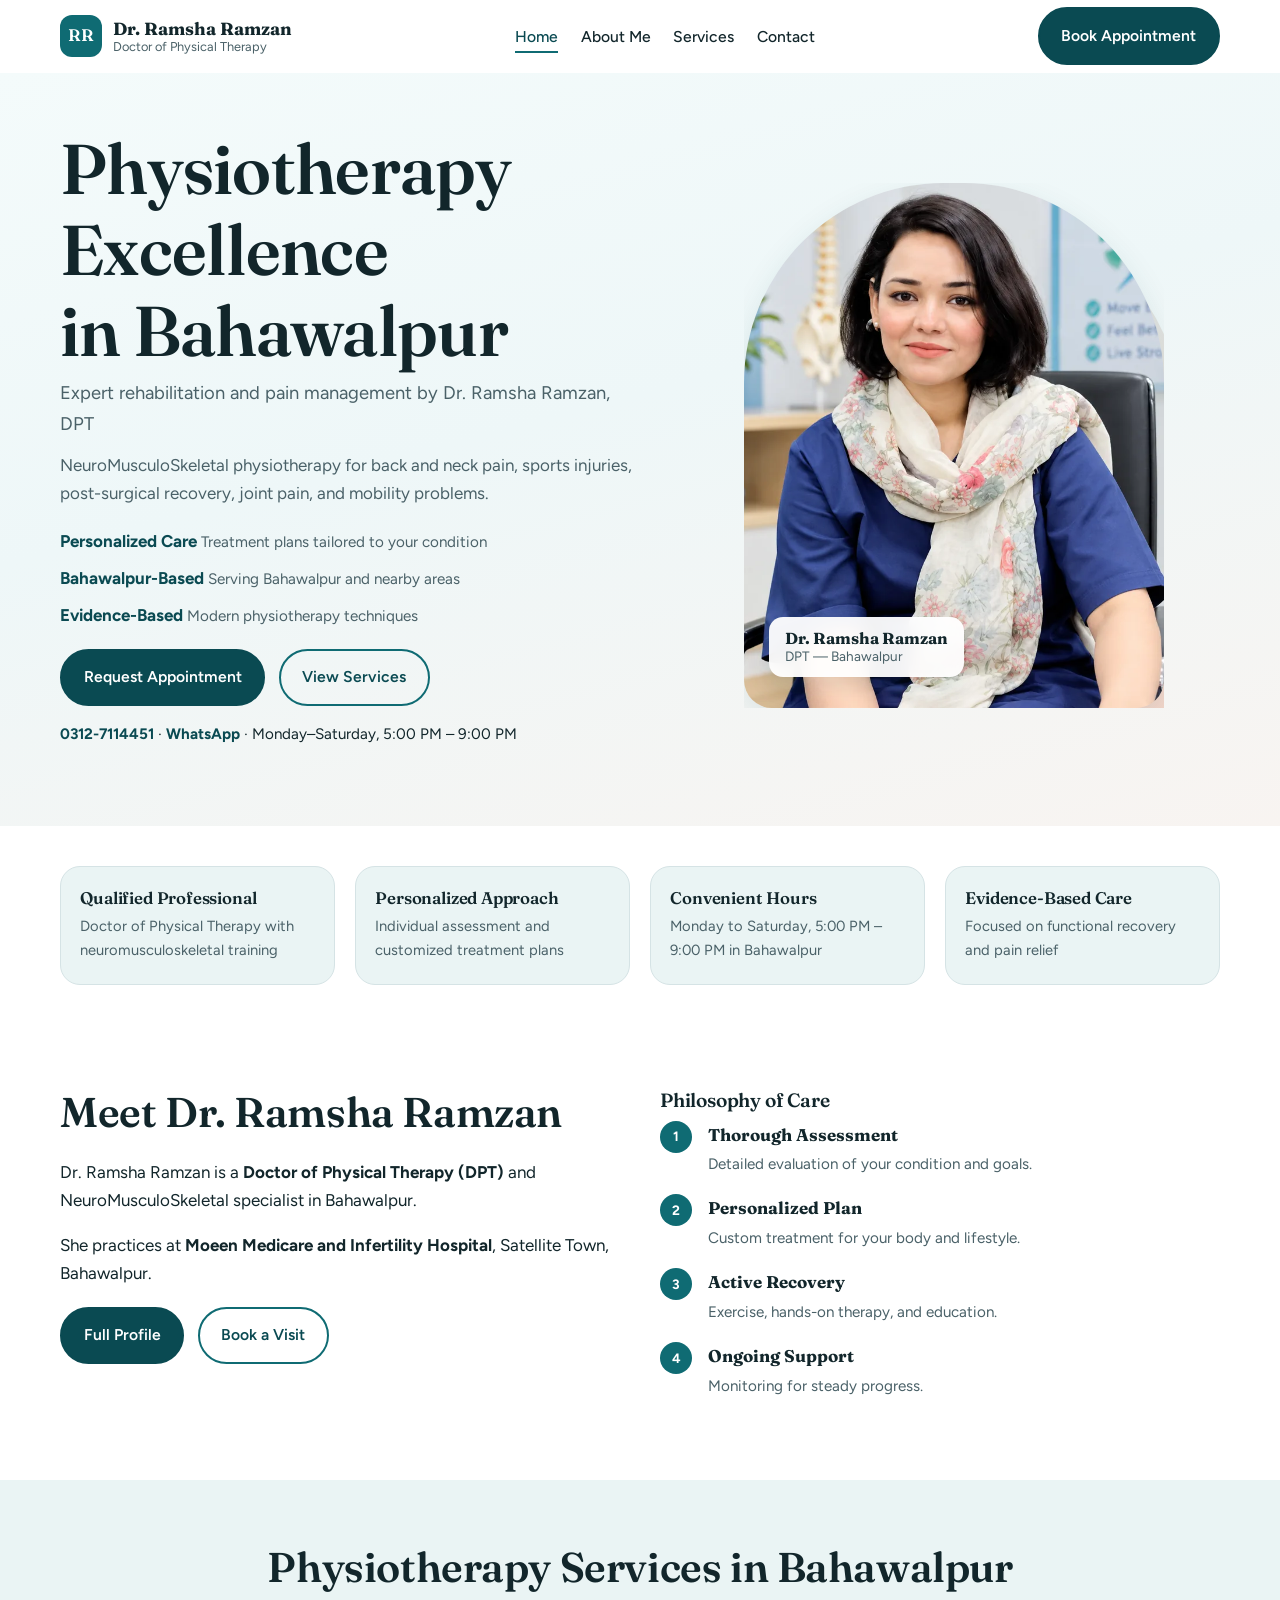
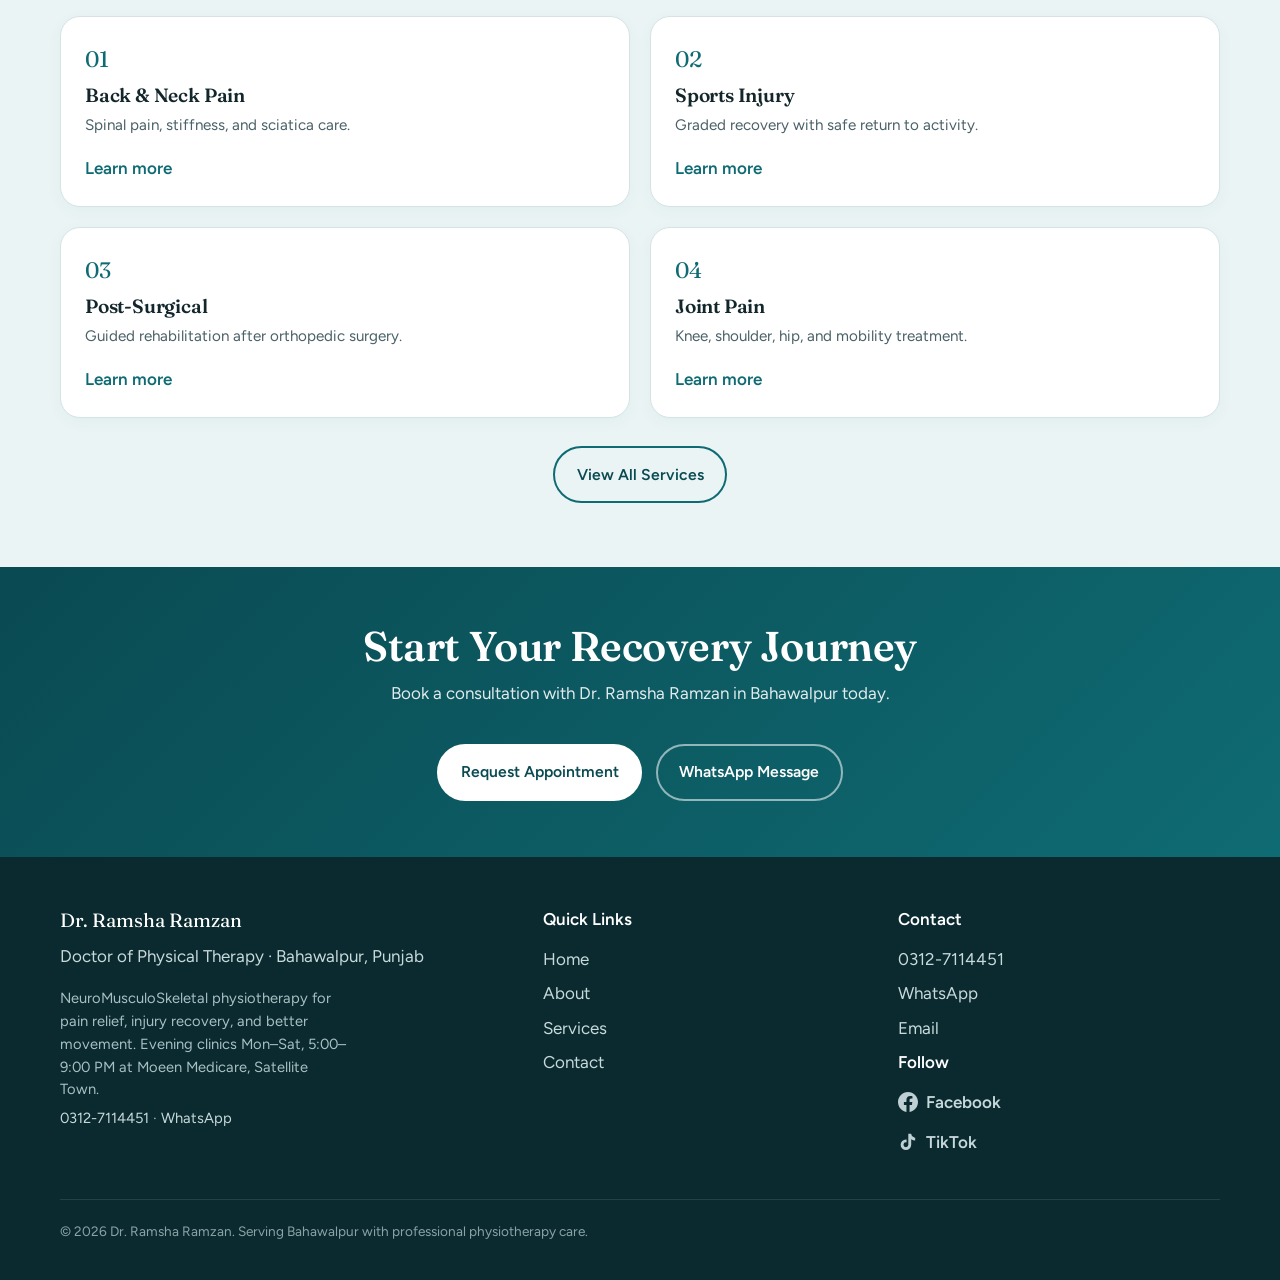
==== index.html @ 1c5c3935 "Home: enriched footer under Dr. Ramsha name" ====
<!DOCTYPE html>
<html lang="en-PK">
<head>
  <meta charset="UTF-8">
  <meta name="viewport" content="width=device-width, initial-scale=1">
  <title>Physiotherapist in Bahawalpur | Dr. Ramsha Ramzan, DPT</title>
  <meta name="description" content="Dr. Ramsha Ramzan — Doctor of Physical Therapy in Bahawalpur, Punjab. Expert physiotherapy for back pain, sports injury, post-surgical rehab & joint pain.">
  <link rel="canonical" href="https://joshwilsonnlr.github.io/Dr.ramsha/">
  <link rel="icon" type="image/svg+xml" href="assets/favicon.svg">
  <meta name="theme-color" content="#0F6B73">
  <meta name="robots" content="index, follow">
  <meta property="og:locale" content="en_PK">
  <meta property="og:title" content="Physiotherapist in Bahawalpur | Dr. Ramsha Ramzan, DPT">
  <meta property="og:image" content="https://joshwilsonnlr.github.io/Dr.ramsha/images/dr-ramsha-ramzan-900.webp">
  <script type="application/ld+json">
  {"@context":"https://schema.org","@type":["Physician","LocalBusiness"],"name":"Dr. Ramsha Ramzan","telephone":"+923127114451","sameAs":["https://wa.me/923127114451","https://www.facebook.com/ramsha.ramzan.2025","https://www.tiktok.com/@drramsharramzan"]}
  </script>
  <link rel="preconnect" href="https://fonts.googleapis.com">
  <link rel="preconnect" href="https://fonts.gstatic.com" crossorigin>
  <link href="https://fonts.googleapis.com/css2?family=Fraunces:opsz,wght@9..144,500;9..144,600&family=Figtree:wght@400;500;600;700&display=swap" rel="stylesheet">
  <link rel="stylesheet" href="css/style.css?v=22">
  <link rel="stylesheet" href="css/responsive.css?v=22">
  <link rel="stylesheet" href="css/mobile.css?v=22">
  <link rel="preload" as="image" href="images/dr-ramsha-ramzan-900.webp" type="image/webp" fetchpriority="high">
</head>
<body>
  <a class="skip-link" href="#main">Skip to content</a>
  <header class="site-header" id="site-header">
    <div class="container header-inner">
      <a class="brand" href="index.html" aria-label="Dr. Ramsha Ramzan home">
        <span class="brand-mark" aria-hidden="true">RR</span>
        <span class="brand-text"><strong>Dr. Ramsha Ramzan</strong><small>Doctor of Physical Therapy</small></span>
      </a>
      <nav class="main-nav" id="main-nav" aria-label="Main navigation">
        <ul>
          <li><a href="index.html" aria-current="page">Home</a></li>
          <li><a href="about.html">About Me</a></li>
          <li><a href="services.html">Services</a></li>
          <li><a href="contact.html">Contact</a></li>
          <li class="nav-book-mobile"><a class="btn btn-primary" href="contact.html#book">Book Appointment</a></li>
        </ul>
      </nav>
      <a class="btn btn-primary nav-cta" href="contact.html#book">Book Appointment</a>
      <button class="nav-toggle" id="nav-toggle" aria-expanded="false" aria-controls="main-nav" aria-label="Open menu"><span></span><span></span><span></span></button>
    </div>
  </header>
  <main id="main">
    <section class="hero">
      <div class="container hero-grid">
        <div class="hero-copy">
          <h1 class="hero-headline">Physiotherapy Excellence in Bahawalpur</h1>
          <p class="hero-tagline">Expert rehabilitation and pain management by Dr. Ramsha Ramzan, DPT</p>
          <p class="hero-body">NeuroMusculoSkeletal physiotherapy for back and neck pain, sports injuries, post-surgical recovery, joint pain, and mobility problems.</p>
          <div class="hero-stats">
            <div class="stat"><strong>Personalized Care</strong><span> Treatment plans tailored to your condition</span></div>
            <div class="stat"><strong>Bahawalpur-Based</strong><span> Serving Bahawalpur and nearby areas</span></div>
            <div class="stat"><strong>Evidence-Based</strong><span> Modern physiotherapy techniques</span></div>
          </div>
          <div class="btn-row">
            <a class="btn btn-primary" href="contact.html#book">Request Appointment</a>
            <a class="btn btn-outline" href="services.html">View Services</a>
          </div>
          <p class="hero-contact"><a href="tel:+923127114451"><strong>0312-7114451</strong></a> · <a href="https://wa.me/923127114451"><strong>WhatsApp</strong></a> · Monday–Saturday, 5:00 PM – 9:00 PM</p>
        </div>
        <figure class="hero-portrait reveal">
          <div class="portrait-frame">
            <img src="images/dr-ramsha-ramzan-900.webp" srcset="images/dr-ramsha-ramzan-480.webp 480w, images/dr-ramsha-ramzan-900.webp 900w" sizes="(max-width: 980px) 100vw, 50vw" loading="eager" alt="Dr. Ramsha Ramzan, Doctor of Physical Therapy in Bahawalpur">
          </div>
          <figcaption class="portrait-tag"><strong>Dr. Ramsha Ramzan</strong><span>DPT — Bahawalpur</span></figcaption>
        </figure>
      </div>
    </section>
    <section class="trust-section">
      <div class="container trust-grid">
        <div class="trust-item reveal"><h3>Qualified Professional</h3><p>Doctor of Physical Therapy with neuromusculoskeletal training</p></div>
        <div class="trust-item reveal"><h3>Personalized Approach</h3><p>Individual assessment and customized treatment plans</p></div>
        <div class="trust-item reveal"><h3>Convenient Hours</h3><p>Monday to Saturday, 5:00 PM – 9:00 PM in Bahawalpur</p></div>
        <div class="trust-item reveal"><h3>Evidence-Based Care</h3><p>Focused on functional recovery and pain relief</p></div>
      </div>
    </section>
    <section class="section">
      <div class="container split">
        <div class="reveal">
          <h2>Meet Dr. Ramsha Ramzan</h2>
          <p>Dr. Ramsha Ramzan is a <strong>Doctor of Physical Therapy (DPT)</strong> and NeuroMusculoSkeletal specialist in Bahawalpur.</p>
          <p>She practices at <strong>Moeen Medicare and Infertility Hospital</strong>, Satellite Town, Bahawalpur.</p>
          <div class="btn-row"><a class="btn btn-primary" href="about.html">Full Profile</a><a class="btn btn-outline" href="contact.html#book">Book a Visit</a></div>
        </div>
        <div class="reveal">
          <h3>Philosophy of Care</h3>
          <div class="philosophy-point"><span class="step-badge">1</span><div><h4>Thorough Assessment</h4><p>Detailed evaluation of your condition and goals.</p></div></div>
          <div class="philosophy-point"><span class="step-badge">2</span><div><h4>Personalized Plan</h4><p>Custom treatment for your body and lifestyle.</p></div></div>
          <div class="philosophy-point"><span class="step-badge">3</span><div><h4>Active Recovery</h4><p>Exercise, hands-on therapy, and education.</p></div></div>
          <div class="philosophy-point"><span class="step-badge">4</span><div><h4>Ongoing Support</h4><p>Monitoring for steady progress.</p></div></div>
        </div>
      </div>
    </section>
    <section class="section tint">
      <div class="container">
        <div class="section-head reveal" style="text-align:center;margin-bottom:1.5rem;"><h2>Physiotherapy Services in Bahawalpur</h2></div>
        <div class="services-showcase">
          <article class="service-showcase reveal"><div class="service-number">01</div><h3>Back &amp; Neck Pain</h3><p>Spinal pain, stiffness, and sciatica care.</p><a class="link-arrow" href="services.html">Learn more</a></article>
          <article class="service-showcase reveal"><div class="service-number">02</div><h3>Sports Injury</h3><p>Graded recovery with safe return to activity.</p><a class="link-arrow" href="services.html">Learn more</a></article>
          <article class="service-showcase reveal"><div class="service-number">03</div><h3>Post-Surgical</h3><p>Guided rehabilitation after orthopedic surgery.</p><a class="link-arrow" href="services.html">Learn more</a></article>
          <article class="service-showcase reveal"><div class="service-number">04</div><h3>Joint Pain</h3><p>Knee, shoulder, hip, and mobility treatment.</p><a class="link-arrow" href="services.html">Learn more</a></article>
        </div>
        <div class="view-all-cta reveal"><a class="btn btn-outline" href="services.html">View All Services</a></div>
      </div>
    </section>
    <section class="cta-premium">
      <div class="container cta-inner reveal">
        <h2>Start Your Recovery Journey</h2>
        <p>Book a consultation with Dr. Ramsha Ramzan in Bahawalpur today.</p>
        <div class="btn-row" style="display:flex;justify-content:center;gap:0.85rem;width:100%;">
          <a class="btn btn-light" href="contact.html#book">Request Appointment</a>
          <a class="btn btn-ghost" href="https://wa.me/923127114451">WhatsApp Message</a>
        </div>
      </div>
    </section>
  </main>
  <footer class="site-footer">
    <div class="container footer-grid">
      <div>
        <p class="footer-name">Dr. Ramsha Ramzan</p>
        <p>Doctor of Physical Therapy · Bahawalpur, Punjab</p>
        <p class="footer-blurb">NeuroMusculoSkeletal physiotherapy for pain relief, injury recovery, and better movement. Evening clinics Mon–Sat, 5:00–9:00 PM at Moeen Medicare, Satellite Town.</p>
        <p class="footer-blurb"><a href="tel:+923127114451">0312-7114451</a> · <a href="https://wa.me/923127114451">WhatsApp</a></p>
      </div>
      <div>
        <p class="footer-h">Quick Links</p>
        <ul>
          <li><a href="index.html">Home</a></li>
          <li><a href="about.html">About</a></li>
          <li><a href="services.html">Services</a></li>
          <li><a href="contact.html">Contact</a></li>
        </ul>
      </div>
      <div>
        <p class="footer-h">Contact</p>
        <ul>
          <li><a href="tel:+923127114451">0312-7114451</a></li>
          <li><a href="https://wa.me/923127114451">WhatsApp</a></li>
          <li><a href="mailto:ramshaaramzan@gmail.com">Email</a></li>
        </ul>
        <p class="footer-h">Follow</p>
        <ul class="social-links">
          <li><a href="https://www.facebook.com/ramsha.ramzan.2025" target="_blank" rel="noopener noreferrer" aria-label="Facebook"><svg class="social-icon" viewBox="0 0 24 24" fill="currentColor" aria-hidden="true"><path d="M24 12.073C24 5.405 18.627 0 12 0S0 5.405 0 12.073C0 18.1 4.388 23.094 10.125 24v-8.437H7.078v-3.49h3.047V9.43c0-3.007 1.792-4.669 4.533-4.669 1.312 0 2.686.235 2.686.235v2.953H15.83c-1.491 0-1.956.925-1.956 1.874v2.25h3.328l-.532 3.49h-2.796V24C19.612 23.094 24 18.1 24 12.073z"/></svg><span>Facebook</span></a></li>
          <li><a href="https://www.tiktok.com/@drramsharramzan" target="_blank" rel="noopener noreferrer" aria-label="TikTok"><svg class="social-icon" viewBox="0 0 24 24" fill="currentColor" aria-hidden="true"><path d="M19.59 6.69a4.83 4.83 0 0 1-3.77-4.25V2h-3.45v13.67a2.89 2.89 0 0 1-2.88 2.5 2.89 2.89 0 0 1-2.89-2.89 2.89 2.89 0 0 1 2.89-2.89c.28 0 .54.04.79.1v-3.5a6.37 6.37 0 0 0-.79-.05A6.34 6.34 0 0 0 3.16 15.3a6.34 6.34 0 0 0 6.34 6.34 6.34 6.34 0 0 0 6.34-6.34V8.68a8.18 8.18 0 0 0 4.76 1.52V6.75a4.85 4.85 0 0 1-1.01-.06z"/></svg><span>TikTok</span></a></li>
        </ul>
      </div>
    </div>
    <div class="container footer-base">
      <p>© 2026 Dr. Ramsha Ramzan. Serving Bahawalpur with professional physiotherapy care.</p>
    </div>
  </footer>
  <div class="mobile-actions" aria-label="Quick contact">
    <a href="tel:+923127114451" title="Call"><svg class="icon" viewBox="0 0 24 24" fill="none" stroke="currentColor" stroke-width="1.8"><path d="M22 16.92v3a2 2 0 0 1-2.18 2 19.79 19.79 0 0 1-8.63-3.07 19.5 19.5 0 0 1-6-6 19.79 19.79 0 0 1-3.07-8.67A2 2 0 0 1 4.11 2h3a2 2 0 0 1 2 1.72c.127.96.361 1.903.7 2.81a2 2 0 0 1-.45 2.11L8.09 9.91a16 16 0 0 0 6 6l1.27-1.27a2 2 0 0 1 2.11-.45c.907.339 1.85.573 2.81.7A2 2 0 0 1 22 16.92z"/></svg><span>Call</span></a>
    <a href="contact.html#book" class="mobile-book" title="Book"><svg class="icon" viewBox="0 0 24 24" fill="none" stroke="currentColor" stroke-width="1.8"><rect x="3" y="4" width="18" height="18" rx="2"/><path d="M16 2v4M8 2v4M3 10h18"/></svg><span>Book</span></a>
    <a href="https://wa.me/923127114451" title="WhatsApp" rel="noopener"><svg class="icon" viewBox="0 0 24 24" fill="none" stroke="currentColor" stroke-width="1.8"><path d="M21 15a2 2 0 0 1-2 2H7l-4 4V5a2 2 0 0 1 2-2h14a2 2 0 0 1 2 2z"/></svg><span>WhatsApp</span></a>
  </div>
  <script src="js/main.js?v=22"></script>
</body>
</html>
---- css/style.css ----
:root{--ink:#12262B;--muted:#4A6168;--teal:#0F6B73;--deep:#0A4A52;--mist:#EAF4F4;--sky:#D6EBEE;--blush:#F6D5C8;--line:#D5E3E5;--white:#fff;--err:#B3261E;--ok:#176B4A;--serif:"Fraunces",Georgia,serif;--sans:"Figtree",system-ui,-apple-system,"Segoe UI",Roboto,sans-serif;--r:20px;--shadow:0 10px 30px rgba(10,74,82,.10)}
*,*::before,*::after{box-sizing:border-box}
html{scroll-behavior:smooth;scroll-padding-top:84px;-webkit-text-size-adjust:100%}
body{margin:0;font-family:var(--sans);font-size:1.0625rem;line-height:1.65;color:var(--ink);background:var(--white);overflow-x:hidden}
img{max-width:100%;height:auto;display:block}
h1,h2,h3{text-wrap:balance;font-family:var(--serif);font-weight:600;line-height:1.15;margin:0 0 .5em;letter-spacing:-.01em}
h1{font-size:clamp(2.6rem,6vw,4.4rem)}h2{font-size:clamp(1.8rem,3.6vw,2.6rem)}h3{font-size:1.2rem}
p{margin:0 0 1em;max-width:68ch}ul,ol{margin:0;padding:0}
a{color:var(--teal)}
:focus-visible{outline:3px solid var(--teal);outline-offset:3px;border-radius:6px}
.container{width:min(1160px,100% - 2.5rem);margin-inline:auto}
.skip-link{position:absolute;left:-999px;top:8px;background:var(--deep);color:#fff;padding:.6rem 1rem;border-radius:8px;z-index:100}
.skip-link:focus{left:8px}
.icon{width:22px;height:22px;flex:none}.icon-sm{width:18px;height:18px}.icon-lg{width:34px;height:34px;color:var(--teal)}
.site-header{position:sticky;top:0;z-index:50;background:rgba(255,255,255,.92);backdrop-filter:blur(10px);border-bottom:1px solid transparent;transition:border-color .3s,box-shadow .3s}
.site-header.scrolled{border-color:var(--line);box-shadow:0 4px 18px rgba(10,74,82,.06)}
.header-inner{display:flex;align-items:center;justify-content:space-between;gap:1rem;min-height:72px}
.brand{display:flex;align-items:center;gap:.7rem;text-decoration:none;color:var(--ink)}
.brand-mark{display:grid;place-items:center;width:42px;height:42px;border-radius:12px;background:var(--teal);color:#fff;font-family:var(--serif);font-weight:600;font-size:1.05rem}
.brand-text{display:flex;flex-direction:column;line-height:1.2}.brand-text strong{font-family:var(--serif);font-size:1.1rem}.brand-text small{color:var(--muted);font-size:.8rem}
.main-nav{display:flex;align-items:center;gap:1.5rem}.main-nav ul{display:flex;gap:1.4rem;list-style:none}.main-nav a:not(.btn){color:var(--ink);text-decoration:none;font-weight:500;font-size:.98rem;padding:.3rem 0;border-bottom:2px solid transparent;transition:border-color .2s,color .2s}.main-nav a:not(.btn):hover,.main-nav a[aria-current="page"]{border-bottom-color:var(--teal);color:var(--deep)}
.nav-cta{flex-shrink:0}
.nav-toggle{display:none;width:44px;height:44px;border:0;background:transparent;cursor:pointer;padding:0}
.nav-toggle span{display:block;width:22px;height:2px;background:var(--ink);margin:5px auto;border-radius:2px;transition:transform .25s,opacity .25s}
.btn{display:inline-flex;align-items:center;justify-content:center;gap:.45rem;padding:.85rem 1.35rem;border-radius:999px;font-weight:600;font-size:.98rem;text-decoration:none;border:2px solid transparent;cursor:pointer;transition:background .2s,color .2s,border-color .2s,transform .15s;font-family:var(--sans)}
.btn:active{transform:scale(.98)}
.btn-primary{background:var(--deep);color:#fff;border-color:var(--deep)}.btn-primary:hover{background:var(--teal);border-color:var(--teal)}
.btn-outline{background:transparent;color:var(--deep);border-color:var(--teal)}.btn-outline:hover{background:var(--mist)}
.btn-light{background:#fff;color:var(--deep);border-color:#fff}.btn-light:hover{background:var(--mist)}
.btn-ghost{background:transparent;color:#fff;border-color:rgba(255,255,255,.55)}.btn-ghost:hover{background:rgba(255,255,255,.12)}
.btn-lg{padding:1rem 1.6rem;font-size:1.05rem}
.btn-row{display:flex;flex-wrap:wrap;gap:.85rem;margin-top:1.25rem}
.hero{background:linear-gradient(165deg,#f4fbfb 0%,#eef7f8 45%,#f8f4f1 100%);padding:3.5rem 0 4rem;overflow:hidden}
.hero-grid{display:grid;grid-template-columns:1.05fr .95fr;gap:2.5rem;align-items:center}
.hero-headline{margin-bottom:.4rem}.hero-tagline{font-size:1.15rem;color:var(--muted);margin-bottom:.75rem}.hero-body{color:var(--muted)}
.hero-stats{display:flex;flex-direction:column;gap:.55rem;margin:1.25rem 0}.stat strong{color:var(--deep)}.stat span{color:var(--muted);font-size:.95rem}
.hero-contact{margin-top:1rem;font-size:.95rem}.hero-contact a{color:var(--deep);text-decoration:none;font-weight:600}
.hero-portrait{position:relative;justify-self:center;width:min(100%,420px)}
.hero-portrait::before{content:"";position:absolute;inset:6% -4% -6% 8%;background:linear-gradient(160deg,var(--sky),var(--blush));border-radius:200px 200px 28px 28px;z-index:0}
.portrait-frame{position:relative;z-index:1;border-radius:200px 200px 28px 28px;overflow:hidden;box-shadow:var(--shadow)}
.portrait-frame img{width:100%;aspect-ratio:4/5;object-fit:cover;object-position:center top}
.portrait-tag{position:absolute;left:6%;bottom:6%;z-index:2;background:rgba(255,255,255,.95);backdrop-filter:blur(8px);padding:.7rem 1rem;border-radius:14px;box-shadow:0 8px 24px rgba(10,74,82,.12);display:flex;flex-direction:column;line-height:1.25}
.portrait-tag strong{font-family:var(--serif);font-size:1rem}.portrait-tag span{color:var(--muted);font-size:.85rem}
.trust-section{padding:2.5rem 0;background:var(--white)}
.trust-grid{display:grid;grid-template-columns:repeat(4,1fr);gap:1.25rem}
.trust-item{background:var(--mist);border-radius:var(--r);padding:1.35rem 1.2rem;border:1px solid var(--line)}
.trust-icon{margin-bottom:.75rem;color:var(--teal)}.trust-icon svg{width:28px;height:28px}
.trust-item h3{margin-bottom:.35rem;font-size:1.05rem}.trust-item p{margin:0;font-size:.92rem;color:var(--muted)}
.section{padding:4rem 0}.section.tint{background:var(--mist)}
.split{display:grid;grid-template-columns:1fr 1fr;gap:2.5rem;align-items:start}
.philosophy-point{display:grid;grid-template-columns:auto 1fr;gap:.75rem 1rem;margin-bottom:1.1rem;align-items:start}
.step-badge{display:grid;place-items:center;width:32px;height:32px;border-radius:50%;background:var(--teal);color:#fff;font-weight:700;font-size:.85rem}
.philosophy-point h4{margin:0 0 .2rem;font-family:var(--serif)}.philosophy-point p{margin:0;color:var(--muted);font-size:.95rem}
.services-showcase{display:grid;grid-template-columns:repeat(2,1fr);gap:1.25rem;margin-top:1.5rem}
.service-showcase{background:var(--white);border:1px solid var(--line);border-radius:var(--r);padding:1.5rem;box-shadow:0 4px 16px rgba(10,74,82,.04)}
.service-number{font-family:var(--serif);font-size:1.4rem;color:var(--teal);margin-bottom:.4rem}
.service-showcase h3{margin-bottom:.4rem}.service-showcase p{color:var(--muted);font-size:.95rem;margin-bottom:0}
.service-showcase ul{margin:0.5rem 0 0;padding:0}
.service-showcase .btn,.service-showcase .btn-primary{margin-top:1.35rem}
.service-showcase .link-arrow{display:inline-block;margin-top:1rem}
.link-arrow{font-weight:600;text-decoration:none;color:var(--teal)}.link-arrow:hover{color:var(--deep)}
.view-all-cta{text-align:center;margin-top:1.75rem}
.page-hero{padding:3rem 0 1.5rem;background:linear-gradient(165deg,#f4fbfb,#f8f4f1)}
.page-hero .lead{font-size:1.15rem;color:var(--muted)}
.cta-premium{background:linear-gradient(135deg,var(--deep),var(--teal));color:#fff;padding:3.5rem 0;text-align:center}
.cta-inner{display:flex;flex-direction:column;align-items:center;text-align:center}
.cta-inner h2{color:#fff;margin-bottom:.5rem}.cta-inner p{color:rgba(255,255,255,.88);margin-inline:auto;max-width:40rem}
.cta-premium .btn-row,.cta-inner .btn-row{display:flex!important;justify-content:center!important;align-items:center!important;width:100%;flex-wrap:wrap;gap:.85rem;margin-top:1.25rem;margin-left:auto;margin-right:auto}
.site-footer{background:#0a2a2f;color:#c8d9dc;padding:3rem 0 1.5rem}
.footer-grid{display:grid;grid-template-columns:1.4fr 1fr 1fr;gap:2rem;margin-bottom:2rem}
.footer-name{font-family:var(--serif);font-size:1.2rem;color:#fff;margin-bottom:.35rem}
.footer-h{color:#fff;font-weight:600;margin-bottom:.75rem}
.site-footer ul{list-style:none}.site-footer li{margin-bottom:.4rem}.site-footer a{color:#c8d9dc;text-decoration:none}.site-footer a:hover{color:#fff}
.footer-base{border-top:1px solid rgba(255,255,255,.1);padding-top:1.25rem;font-size:.85rem;color:#8aa3a8}
.footer-blurb{color:#a8c0c4;font-size:.92rem;line-height:1.55;max-width:32ch;margin:.35rem 0 0}
.social-links{list-style:none;padding:0;margin:.5rem 0 0}.social-links li{margin-bottom:.45rem}
.social-links a{display:inline-flex;align-items:center;gap:.55rem;font-weight:600}
.social-icon{width:20px;height:20px;flex:none;opacity:.95}
.social-links a:hover .social-icon{opacity:1}
.site-footer .social-links a{color:#c8d9dc}.site-footer .social-links a:hover{color:#fff}
.contact-info a,.contact-list a,.social-links-contact a{color:var(--deep);text-decoration:none;transition:color .2s}
.contact-info a:hover,.contact-list a:hover,.social-links-contact a:hover{color:var(--teal)!important}
.social-links-contact .social-icon{color:var(--teal)}
.contact-grid{display:grid;grid-template-columns:1fr 1.2fr;gap:2rem;align-items:start}
.contact-list{list-style:none;margin-top:1.25rem}.contact-list li{margin-bottom:1rem;display:flex;gap:.75rem;align-items:flex-start}.contact-list strong{display:block;font-size:.85rem;color:var(--muted)}.contact-list a{color:var(--deep);font-weight:600;text-decoration:none}
.form-card{background:var(--mist);border:1px solid var(--line);border-radius:var(--r);padding:1.75rem}
.form-intro{color:var(--muted);font-size:.95rem;margin-bottom:1.25rem}
.form-grid{display:grid;grid-template-columns:1fr 1fr;gap:1rem}
.field{display:flex;flex-direction:column;gap:.35rem}.field-full{grid-column:1/-1}
.field label{font-weight:600;font-size:.9rem}.field input,.field select,.field textarea{padding:.75rem .9rem;border:1px solid var(--line);border-radius:12px;font:inherit;background:#fff;color:var(--ink)}
.field input:focus,.field select:focus,.field textarea:focus{outline:2px solid var(--teal);border-color:var(--teal)}
.field-check{display:flex;gap:.6rem;align-items:flex-start;margin:1rem 0;font-size:.92rem}
.form-note{font-size:.85rem;color:var(--muted);margin-top:.75rem}
.about-photo{border-radius:var(--r);overflow:hidden;box-shadow:var(--shadow)}
.about-photo img{width:100%;aspect-ratio:1;object-fit:cover}
.reveal{opacity:1;transform:none}
.reveal.in{opacity:1;transform:none}
---- css/responsive.css ----
/* ============================================================
   Dr. Ramsha Ramzan — Responsive / Mobile Styles
   ============================================================ */

/* ---------- Tablet (max 1024px) ---------- */
@media (max-width: 1024px) {
  .card-grid,
  .expertise-grid,
  .steps,
  .services-showcase {
    grid-template-columns: repeat(2, 1fr) !important;
  }

  .trust-grid {
    grid-template-columns: repeat(2, 1fr) !important;
  }

  .footer-grid {
    grid-template-columns: 1fr 1fr !important;
  }

  .sd-grid {
    grid-template-columns: 1fr !important;
  }
}

/* ---------- Mobile + small tablet (max 900px) ---------- */
@media (max-width: 900px) {
  .container {
    width: min(100% - 1.5rem, 1160px);
  }

  /* Hamburger shown by mobile.css */
  .nav-toggle {
    display: grid !important;
    place-items: center;
  }

  /* Nav drawer rules handled in mobile.css (higher specificity + !important) */

  /* Overlay handled ONLY in mobile.css to avoid stacking bugs */
  body.menu-open::before {
    display: none;
  }

  body.menu-open {
    overflow: hidden;
  }

  /* Hide desktop CTA */
  .nav-cta {
    display: none !important;
  }

  /* Layout stacks */
  .hero-grid {
    grid-template-columns: 1fr !important;
    gap: 2rem;
  }

  .hero-portrait {
    order: -1;
    max-width: 380px;
    margin-inline: auto;
  }

  .split,
  .contact-grid,
  .seo-content {
    grid-template-columns: 1fr !important;
  }

  .card-grid,
  .expertise-grid,
  .steps,
  .services-showcase,
  .trust-grid,
  .form-grid,
  .footer-grid {
    grid-template-columns: 1fr !important;
  }

  .btn-row {
    flex-direction: column;
    align-items: stretch;
  }

  .btn-row .btn {
    width: 100%;
  }

  .brand-text small {
    display: none;
  }

  .header-inner {
    min-height: 64px;
  }
}

@media (max-width: 640px) {
  h1 {
    font-size: clamp(2rem, 8vw, 2.8rem);
  }
}

/* Extra helpers */
.expertise-inline {
  list-style: none;
  padding: 0;
  margin: 1rem 0;
  display: flex;
  flex-wrap: wrap;
  gap: 0.5rem;
}

.expertise-inline li {
  padding: 0.55rem 0.85rem;
  background: var(--mist, #eaf4f4);
  border-radius: 10px;
  font-size: 0.95rem;
}
---- css/mobile.css ----
/* =========================================================
   Dr. Ramsha — Mobile + critical fixes
   ========================================================= */

.reveal {
  opacity: 1 !important;
  transform: none !important;
}

html, body {
  overflow-x: hidden !important;
  max-width: 100vw !important;
  width: 100%;
}

.hero,
.hero-grid,
.section,
.site-header,
.header-inner,
.container {
  max-width: 100%;
  box-sizing: border-box;
}

.hero { overflow: hidden !important; }
.hero-portrait { overflow: hidden; }

/* Desktop: hide mobile-only items */
.nav-book-mobile { display: none !important; }
.nav-toggle { display: none; }
.mobile-actions { display: none !important; }

/* ---------- Mobile ≤ 900px ---------- */
@media (max-width: 900px) {
  html, body {
    overflow-x: hidden !important;
    max-width: 100vw !important;
    width: 100% !important;
  }

  body {
    padding-bottom: 72px !important;
  }

  .nav-toggle {
    display: grid !important;
    place-items: center;
    z-index: 200 !important;
    position: relative;
    flex-shrink: 0;
  }

  .nav-cta { display: none !important; }

  .nav-book-mobile {
    display: list-item !important;
    border-bottom: none !important;
  }
  .nav-book-mobile .btn {
    display: flex !important;
    width: 100%;
    margin-top: 1.25rem;
    justify-content: center;
  }

  body.menu-open .site-header {
    z-index: 200 !important;
  }

  body.menu-open::before {
    content: "" !important;
    position: fixed !important;
    inset: 0 !important;
    background: rgba(10, 42, 47, 0.4) !important;
    z-index: 150 !important;
    pointer-events: auto !important;
  }

  .main-nav {
    position: fixed !important;
    top: 0 !important;
    right: 0 !important;
    bottom: 0 !important;
    left: auto !important;
    width: min(86vw, 320px) !important;
    height: 100dvh !important;
    margin: 0 !important;
    padding: 5.5rem 1.5rem 2rem !important;
    background: #ffffff !important;
    flex-direction: column !important;
    align-items: stretch !important;
    gap: 0 !important;
    box-shadow: -12px 0 40px rgba(10, 74, 82, 0.2);
    z-index: 180 !important;
    overflow-y: auto !important;
    overflow-x: hidden !important;
    transform: translateX(110%) !important;
    visibility: hidden !important;
    pointer-events: none !important;
    opacity: 0 !important;
    transition: transform 0.35s cubic-bezier(0.22, 1, 0.36, 1),
                opacity 0.25s ease,
                visibility 0.35s;
  }

  .main-nav.open {
    transform: translateX(0) !important;
    visibility: visible !important;
    pointer-events: auto !important;
    opacity: 1 !important;
  }

  .main-nav ul {
    display: flex !important;
    flex-direction: column !important;
    gap: 0 !important;
    width: 100% !important;
    margin: 0 !important;
    padding: 0 !important;
    list-style: none !important;
  }

  .main-nav ul li {
    border-bottom: 1px solid #d5e3e5;
    width: 100%;
  }

  .main-nav a:not(.btn) {
    display: block !important;
    padding: 1rem 0.25rem !important;
    font-size: 1.1rem !important;
    border-bottom: none !important;
    color: #12262b !important;
  }

  .nav-toggle[aria-expanded="true"] span:nth-child(1) {
    transform: translateY(7px) rotate(45deg);
  }
  .nav-toggle[aria-expanded="true"] span:nth-child(2) {
    opacity: 0;
  }
  .nav-toggle[aria-expanded="true"] span:nth-child(3) {
    transform: translateY(-7px) rotate(-45deg);
  }

  body.menu-open { overflow: hidden !important; }

  .header-inner { min-height: 64px; }
  .brand-text small { display: none; }
  .brand-text strong { font-size: 1rem; }
  .container { width: min(100% - 1.5rem, 1160px) !important; }

  .service-showcase {
    padding: 1.15rem 1.1rem !important;
  }
  .service-showcase .btn,
  .service-showcase .btn-primary {
    display: flex !important;
    width: 100% !important;
    margin-top: 0.85rem !important;
    padding: 0.7rem 1rem !important;
    font-size: 0.92rem !important;
    justify-content: center;
    box-sizing: border-box;
  }
  .services-showcase {
    grid-template-columns: 1fr !important;
    gap: 0.9rem !important;
  }

  .philosophy-point {
    display: grid !important;
    grid-template-columns: 36px 1fr !important;
    gap: 0.35rem 0.65rem !important;
    margin-bottom: 0.85rem !important;
    align-items: start !important;
  }
  .philosophy-point .step-badge {
    width: 28px !important;
    height: 28px !important;
    font-size: 0.8rem !important;
    grid-row: 1 / span 2;
  }
  .philosophy-point h4 {
    margin: 0 !important;
    font-size: 1rem !important;
    line-height: 1.3 !important;
  }
  .philosophy-point p {
    margin: 0 !important;
    font-size: 0.9rem !important;
    line-height: 1.4 !important;
  }

  .mobile-actions {
    display: flex !important;
    position: fixed !important;
    left: 0;
    right: 0;
    bottom: 0;
    z-index: 120;
    background: #0a2a2f;
    border-top: 1px solid rgba(255, 255, 255, 0.12);
    box-shadow: 0 -6px 24px rgba(10, 42, 47, 0.25);
    padding: 0.45rem 0.35rem calc(0.45rem + env(safe-area-inset-bottom, 0px));
    gap: 0.35rem;
    justify-content: space-around;
    align-items: stretch;
  }
  .mobile-actions a {
    flex: 1;
    display: flex;
    flex-direction: column;
    align-items: center;
    justify-content: center;
    gap: 0.2rem;
    text-decoration: none;
    color: #e8f2f3;
    font-size: 0.72rem;
    font-weight: 600;
    padding: 0.4rem 0.25rem;
    border-radius: 12px;
    min-height: 52px;
  }
  .mobile-actions a:active {
    background: rgba(255, 255, 255, 0.08);
  }
  .mobile-actions .icon {
    width: 20px;
    height: 20px;
    stroke: currentColor;
  }
  .mobile-actions .mobile-book {
    background: #0f6b73;
    color: #fff;
  }
  .mobile-actions .mobile-book:active {
    background: #0a4a52;
  }

  .hero-grid {
    grid-template-columns: 1fr !important;
    gap: 2rem !important;
  }
  .hero-portrait {
    order: -1;
    width: 100% !important;
    max-width: 360px !important;
    margin-inline: auto !important;
  }
  .hero-portrait::before {
    inset: 8% 0 -4% 6% !important;
    border-radius: 180px 180px 24px 24px !important;
  }
  .portrait-frame {
    border-radius: 180px 180px 24px 24px !important;
  }
  .portrait-tag {
    left: 4% !important;
    bottom: 4% !important;
  }
  h1, .hero-headline {
    font-size: clamp(2rem, 8vw, 2.8rem) !important;
  }
  .btn-row {
    flex-direction: column;
    align-items: stretch;
  }
  .btn-row .btn { width: 100%; }
  /* CTA section buttons stay centered */
  .cta-premium .btn-row,
  .cta-inner .btn-row {
    flex-direction: column !important;
    align-items: center !important;
    justify-content: center !important;
  }
  .cta-premium .btn-row .btn,
  .cta-inner .btn-row .btn {
    width: auto !important;
    min-width: min(100%, 260px);
  }

  .split,
  .contact-grid,
  .seo-content {
    grid-template-columns: 1fr !important;
  }
  .card-grid,
  .expertise-grid,
  .steps,
  .trust-grid,
  .trust-section .trust-grid,
  .form-grid,
  .footer-grid {
    grid-template-columns: 1fr !important;
  }

  .page-hero {
    padding: 2rem 0 1.5rem !important;
  }
  .page-hero h1 {
    font-size: clamp(1.9rem, 7vw, 2.6rem) !important;
  }
}

@media (max-width: 1024px) {
  .services-showcase,
  .trust-section .trust-grid {
    grid-template-columns: repeat(2, 1fr) !important;
  }
}

@media (max-width: 900px) {
  .services-showcase {
    grid-template-columns: 1fr !important;
  }
}

@media (max-width: 480px) {
  .container {
    width: min(100% - 1.25rem, 1160px) !important;
  }
  .hero-portrait {
    max-width: 100% !important;
  }
}
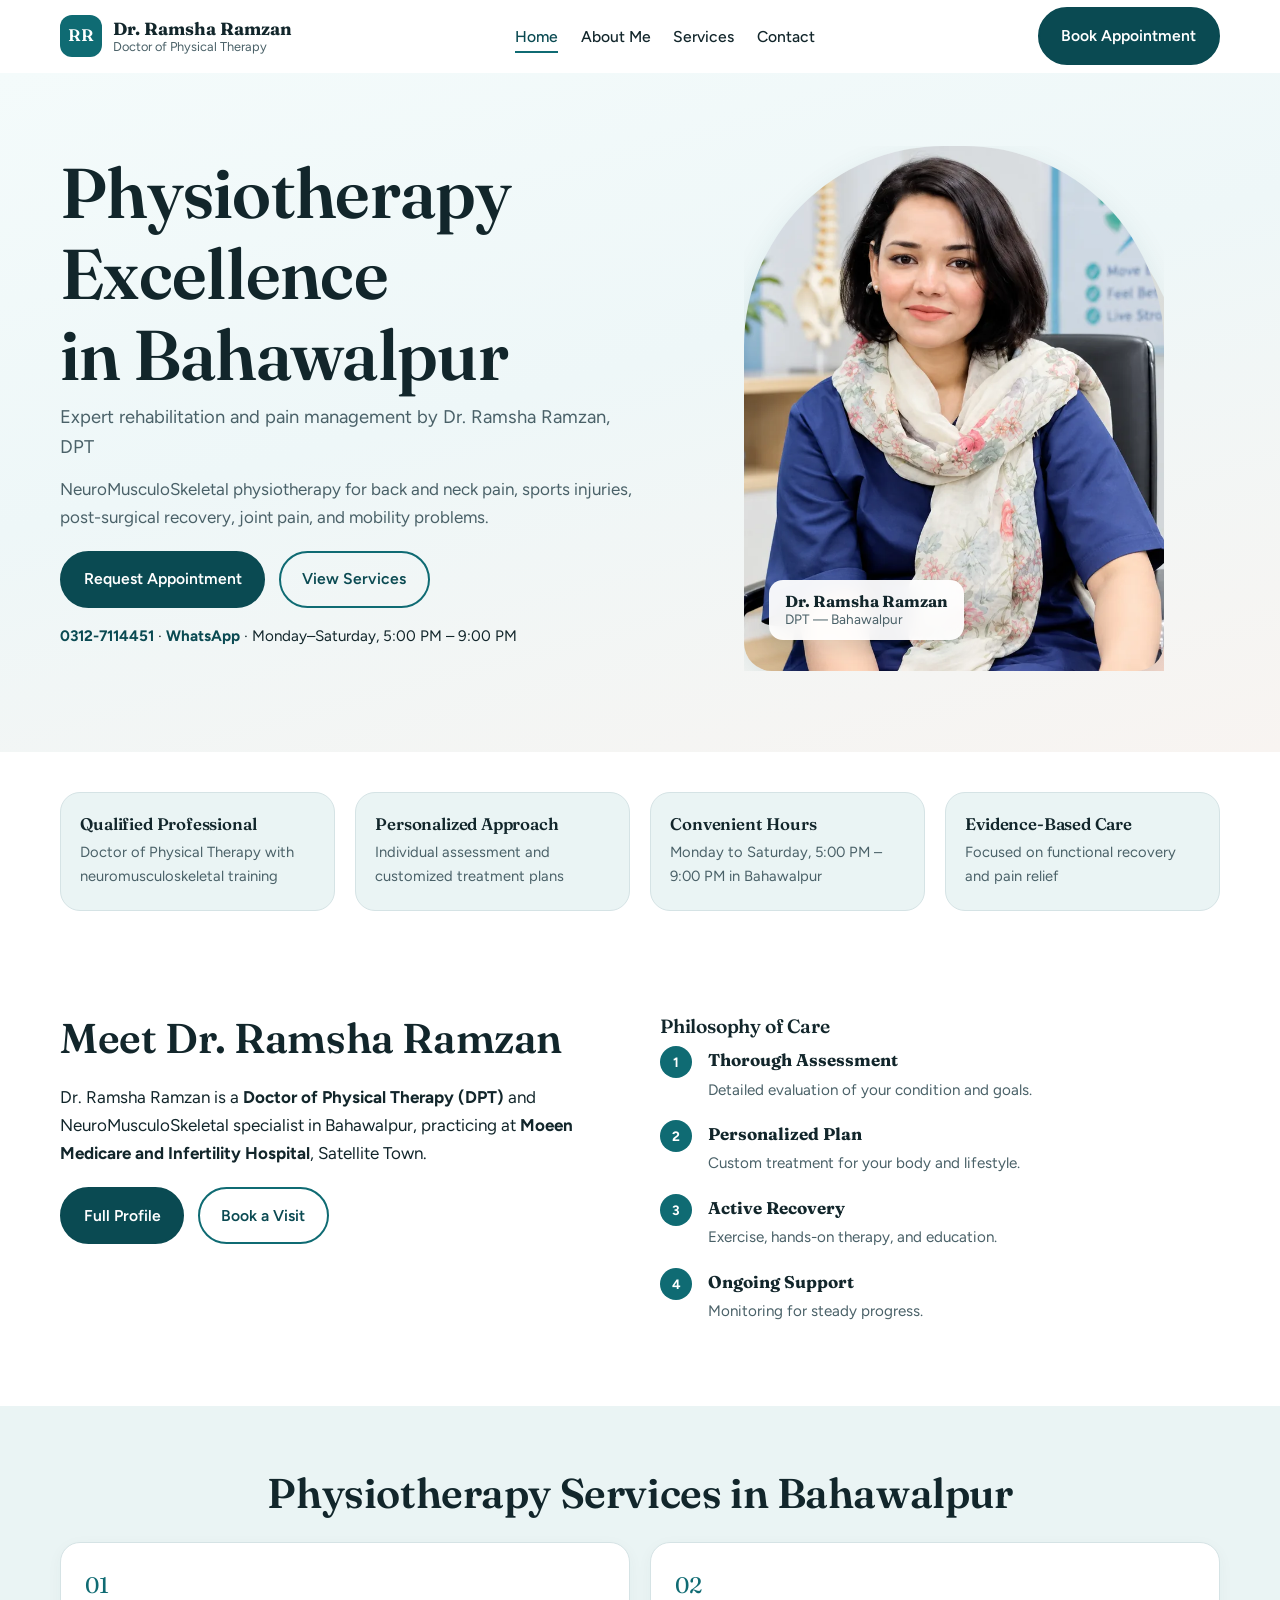
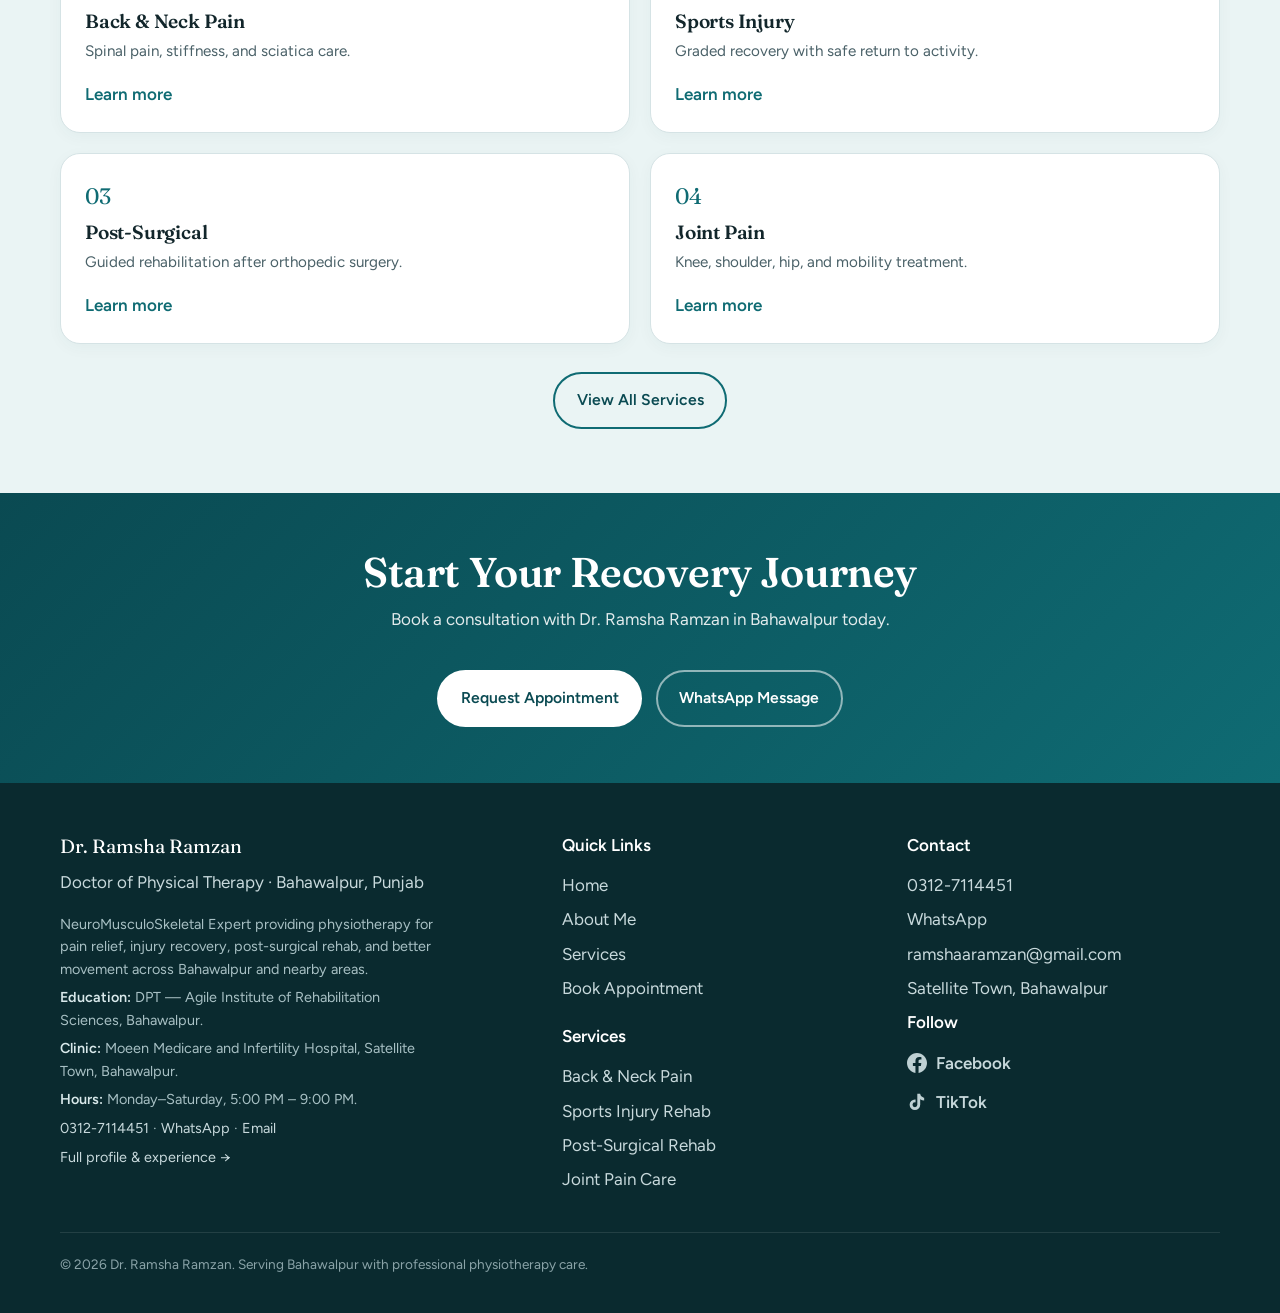
==== commit c66d5ce3: "Services expanded content + rich footer on Home and Contact" ====
--- a/index.html
+++ b/index.html
@@ -4,23 +4,16 @@
   <meta charset="UTF-8">
   <meta name="viewport" content="width=device-width, initial-scale=1">
   <title>Physiotherapist in Bahawalpur | Dr. Ramsha Ramzan, DPT</title>
-  <meta name="description" content="Dr. Ramsha Ramzan — Doctor of Physical Therapy in Bahawalpur, Punjab. Expert physiotherapy for back pain, sports injury, post-surgical rehab & joint pain.">
+  <meta name="description" content="Dr. Ramsha Ramzan — Doctor of Physical Therapy in Bahawalpur. Physiotherapy for back pain, sports injury, post-surgical rehab & joint pain.">
   <link rel="canonical" href="https://joshwilsonnlr.github.io/Dr.ramsha/">
   <link rel="icon" type="image/svg+xml" href="assets/favicon.svg">
   <meta name="theme-color" content="#0F6B73">
-  <meta name="robots" content="index, follow">
-  <meta property="og:locale" content="en_PK">
-  <meta property="og:title" content="Physiotherapist in Bahawalpur | Dr. Ramsha Ramzan, DPT">
-  <meta property="og:image" content="https://joshwilsonnlr.github.io/Dr.ramsha/images/dr-ramsha-ramzan-900.webp">
-  <script type="application/ld+json">
-  {"@context":"https://schema.org","@type":["Physician","LocalBusiness"],"name":"Dr. Ramsha Ramzan","telephone":"+923127114451","sameAs":["https://wa.me/923127114451","https://www.facebook.com/ramsha.ramzan.2025","https://www.tiktok.com/@drramsharramzan"]}
-  </script>
+  <link rel="stylesheet" href="css/style.css?v=23">
+  <link rel="stylesheet" href="css/responsive.css?v=23">
+  <link rel="stylesheet" href="css/mobile.css?v=23">
   <link rel="preconnect" href="https://fonts.googleapis.com">
   <link rel="preconnect" href="https://fonts.gstatic.com" crossorigin>
   <link href="https://fonts.googleapis.com/css2?family=Fraunces:opsz,wght@9..144,500;9..144,600&family=Figtree:wght@400;500;600;700&display=swap" rel="stylesheet">
-  <link rel="stylesheet" href="css/style.css?v=22">
-  <link rel="stylesheet" href="css/responsive.css?v=22">
-  <link rel="stylesheet" href="css/mobile.css?v=22">
   <link rel="preload" as="image" href="images/dr-ramsha-ramzan-900.webp" type="image/webp" fetchpriority="high">
 </head>
 <body>
@@ -51,11 +44,6 @@
           <h1 class="hero-headline">Physiotherapy Excellence in Bahawalpur</h1>
           <p class="hero-tagline">Expert rehabilitation and pain management by Dr. Ramsha Ramzan, DPT</p>
           <p class="hero-body">NeuroMusculoSkeletal physiotherapy for back and neck pain, sports injuries, post-surgical recovery, joint pain, and mobility problems.</p>
-          <div class="hero-stats">
-            <div class="stat"><strong>Personalized Care</strong><span> Treatment plans tailored to your condition</span></div>
-            <div class="stat"><strong>Bahawalpur-Based</strong><span> Serving Bahawalpur and nearby areas</span></div>
-            <div class="stat"><strong>Evidence-Based</strong><span> Modern physiotherapy techniques</span></div>
-          </div>
           <div class="btn-row">
             <a class="btn btn-primary" href="contact.html#book">Request Appointment</a>
             <a class="btn btn-outline" href="services.html">View Services</a>
@@ -64,7 +52,7 @@
         </div>
         <figure class="hero-portrait reveal">
           <div class="portrait-frame">
-            <img src="images/dr-ramsha-ramzan-900.webp" srcset="images/dr-ramsha-ramzan-480.webp 480w, images/dr-ramsha-ramzan-900.webp 900w" sizes="(max-width: 980px) 100vw, 50vw" loading="eager" alt="Dr. Ramsha Ramzan, Doctor of Physical Therapy in Bahawalpur">
+            <img src="images/dr-ramsha-ramzan-900.webp" srcset="images/dr-ramsha-ramzan-480.webp 480w, images/dr-ramsha-ramzan-900.webp 900w" loading="eager" alt="Dr. Ramsha Ramzan, Physiotherapist in Bahawalpur">
           </div>
           <figcaption class="portrait-tag"><strong>Dr. Ramsha Ramzan</strong><span>DPT — Bahawalpur</span></figcaption>
         </figure>
@@ -82,8 +70,7 @@
       <div class="container split">
         <div class="reveal">
           <h2>Meet Dr. Ramsha Ramzan</h2>
-          <p>Dr. Ramsha Ramzan is a <strong>Doctor of Physical Therapy (DPT)</strong> and NeuroMusculoSkeletal specialist in Bahawalpur.</p>
-          <p>She practices at <strong>Moeen Medicare and Infertility Hospital</strong>, Satellite Town, Bahawalpur.</p>
+          <p>Dr. Ramsha Ramzan is a <strong>Doctor of Physical Therapy (DPT)</strong> and NeuroMusculoSkeletal specialist in Bahawalpur, practicing at <strong>Moeen Medicare and Infertility Hospital</strong>, Satellite Town.</p>
           <div class="btn-row"><a class="btn btn-primary" href="about.html">Full Profile</a><a class="btn btn-outline" href="contact.html#book">Book a Visit</a></div>
         </div>
         <div class="reveal">
@@ -97,7 +84,7 @@
     </section>
     <section class="section tint">
       <div class="container">
-        <div class="section-head reveal" style="text-align:center;margin-bottom:1.5rem;"><h2>Physiotherapy Services in Bahawalpur</h2></div>
+        <div style="text-align:center;margin-bottom:1.5rem;" class="reveal"><h2>Physiotherapy Services in Bahawalpur</h2></div>
         <div class="services-showcase">
           <article class="service-showcase reveal"><div class="service-number">01</div><h3>Back &amp; Neck Pain</h3><p>Spinal pain, stiffness, and sciatica care.</p><a class="link-arrow" href="services.html">Learn more</a></article>
           <article class="service-showcase reveal"><div class="service-number">02</div><h3>Sports Injury</h3><p>Graded recovery with safe return to activity.</p><a class="link-arrow" href="services.html">Learn more</a></article>
@@ -123,25 +110,22 @@
       <div>
         <p class="footer-name">Dr. Ramsha Ramzan</p>
         <p>Doctor of Physical Therapy · Bahawalpur, Punjab</p>
-        <p class="footer-blurb">NeuroMusculoSkeletal physiotherapy for pain relief, injury recovery, and better movement. Evening clinics Mon–Sat, 5:00–9:00 PM at Moeen Medicare, Satellite Town.</p>
-        <p class="footer-blurb"><a href="tel:+923127114451">0312-7114451</a> · <a href="https://wa.me/923127114451">WhatsApp</a></p>
+        <p class="footer-blurb">NeuroMusculoSkeletal Expert providing physiotherapy for pain relief, injury recovery, post-surgical rehab, and better movement across Bahawalpur and nearby areas.</p>
+        <p class="footer-blurb"><strong>Education:</strong> DPT — Agile Institute of Rehabilitation Sciences, Bahawalpur.</p>
+        <p class="footer-blurb"><strong>Clinic:</strong> Moeen Medicare and Infertility Hospital, Satellite Town, Bahawalpur.</p>
+        <p class="footer-blurb"><strong>Hours:</strong> Monday–Saturday, 5:00 PM – 9:00 PM.</p>
+        <p class="footer-blurb"><a href="tel:+923127114451">0312-7114451</a> · <a href="https://wa.me/923127114451">WhatsApp</a> · <a href="mailto:ramshaaramzan@gmail.com">Email</a></p>
+        <p class="footer-blurb"><a href="about.html">Full profile &amp; experience →</a></p>
       </div>
       <div>
         <p class="footer-h">Quick Links</p>
-        <ul>
-          <li><a href="index.html">Home</a></li>
-          <li><a href="about.html">About</a></li>
-          <li><a href="services.html">Services</a></li>
-          <li><a href="contact.html">Contact</a></li>
-        </ul>
+        <ul><li><a href="index.html">Home</a></li><li><a href="about.html">About Me</a></li><li><a href="services.html">Services</a></li><li><a href="contact.html">Book Appointment</a></li></ul>
+        <p class="footer-h" style="margin-top:1.25rem;">Services</p>
+        <ul><li><a href="services.html">Back &amp; Neck Pain</a></li><li><a href="services.html">Sports Injury Rehab</a></li><li><a href="services.html">Post-Surgical Rehab</a></li><li><a href="services.html">Joint Pain Care</a></li></ul>
       </div>
       <div>
         <p class="footer-h">Contact</p>
-        <ul>
-          <li><a href="tel:+923127114451">0312-7114451</a></li>
-          <li><a href="https://wa.me/923127114451">WhatsApp</a></li>
-          <li><a href="mailto:ramshaaramzan@gmail.com">Email</a></li>
-        </ul>
+        <ul><li><a href="tel:+923127114451">0312-7114451</a></li><li><a href="https://wa.me/923127114451">WhatsApp</a></li><li><a href="mailto:ramshaaramzan@gmail.com">ramshaaramzan@gmail.com</a></li><li>Satellite Town, Bahawalpur</li></ul>
         <p class="footer-h">Follow</p>
         <ul class="social-links">
           <li><a href="https://www.facebook.com/ramsha.ramzan.2025" target="_blank" rel="noopener noreferrer" aria-label="Facebook"><svg class="social-icon" viewBox="0 0 24 24" fill="currentColor" aria-hidden="true"><path d="M24 12.073C24 5.405 18.627 0 12 0S0 5.405 0 12.073C0 18.1 4.388 23.094 10.125 24v-8.437H7.078v-3.49h3.047V9.43c0-3.007 1.792-4.669 4.533-4.669 1.312 0 2.686.235 2.686.235v2.953H15.83c-1.491 0-1.956.925-1.956 1.874v2.25h3.328l-.532 3.49h-2.796V24C19.612 23.094 24 18.1 24 12.073z"/></svg><span>Facebook</span></a></li>
@@ -149,15 +133,13 @@
         </ul>
       </div>
     </div>
-    <div class="container footer-base">
-      <p>© 2026 Dr. Ramsha Ramzan. Serving Bahawalpur with professional physiotherapy care.</p>
-    </div>
+    <div class="container footer-base"><p>© 2026 Dr. Ramsha Ramzan. Serving Bahawalpur with professional physiotherapy care.</p></div>
   </footer>
   <div class="mobile-actions" aria-label="Quick contact">
     <a href="tel:+923127114451" title="Call"><svg class="icon" viewBox="0 0 24 24" fill="none" stroke="currentColor" stroke-width="1.8"><path d="M22 16.92v3a2 2 0 0 1-2.18 2 19.79 19.79 0 0 1-8.63-3.07 19.5 19.5 0 0 1-6-6 19.79 19.79 0 0 1-3.07-8.67A2 2 0 0 1 4.11 2h3a2 2 0 0 1 2 1.72c.127.96.361 1.903.7 2.81a2 2 0 0 1-.45 2.11L8.09 9.91a16 16 0 0 0 6 6l1.27-1.27a2 2 0 0 1 2.11-.45c.907.339 1.85.573 2.81.7A2 2 0 0 1 22 16.92z"/></svg><span>Call</span></a>
     <a href="contact.html#book" class="mobile-book" title="Book"><svg class="icon" viewBox="0 0 24 24" fill="none" stroke="currentColor" stroke-width="1.8"><rect x="3" y="4" width="18" height="18" rx="2"/><path d="M16 2v4M8 2v4M3 10h18"/></svg><span>Book</span></a>
     <a href="https://wa.me/923127114451" title="WhatsApp" rel="noopener"><svg class="icon" viewBox="0 0 24 24" fill="none" stroke="currentColor" stroke-width="1.8"><path d="M21 15a2 2 0 0 1-2 2H7l-4 4V5a2 2 0 0 1 2-2h14a2 2 0 0 1 2 2z"/></svg><span>WhatsApp</span></a>
   </div>
-  <script src="js/main.js?v=22"></script>
+  <script src="js/main.js?v=23"></script>
 </body>
 </html>
--- a/css/style.css
+++ b/css/style.css
@@ -11,7 +11,7 @@
 .container{width:min(1160px,100% - 2.5rem);margin-inline:auto}
 .skip-link{position:absolute;left:-999px;top:8px;background:var(--deep);color:#fff;padding:.6rem 1rem;border-radius:8px;z-index:100}
 .skip-link:focus{left:8px}
-.icon{width:22px;height:22px;flex:none}.icon-sm{width:18px;height:18px}.icon-lg{width:34px;height:34px;color:var(--teal)}
+.icon{width:22px;height:22px;flex:none}
 .site-header{position:sticky;top:0;z-index:50;background:rgba(255,255,255,.92);backdrop-filter:blur(10px);border-bottom:1px solid transparent;transition:border-color .3s,box-shadow .3s}
 .site-header.scrolled{border-color:var(--line);box-shadow:0 4px 18px rgba(10,74,82,.06)}
 .header-inner{display:flex;align-items:center;justify-content:space-between;gap:1rem;min-height:72px}
@@ -44,7 +44,6 @@
 .trust-section{padding:2.5rem 0;background:var(--white)}
 .trust-grid{display:grid;grid-template-columns:repeat(4,1fr);gap:1.25rem}
 .trust-item{background:var(--mist);border-radius:var(--r);padding:1.35rem 1.2rem;border:1px solid var(--line)}
-.trust-icon{margin-bottom:.75rem;color:var(--teal)}.trust-icon svg{width:28px;height:28px}
 .trust-item h3{margin-bottom:.35rem;font-size:1.05rem}.trust-item p{margin:0;font-size:.92rem;color:var(--muted)}
 .section{padding:4rem 0}.section.tint{background:var(--mist)}
 .split{display:grid;grid-template-columns:1fr 1fr;gap:2.5rem;align-items:start}
@@ -65,18 +64,18 @@
 .cta-premium{background:linear-gradient(135deg,var(--deep),var(--teal));color:#fff;padding:3.5rem 0;text-align:center}
 .cta-inner{display:flex;flex-direction:column;align-items:center;text-align:center}
 .cta-inner h2{color:#fff;margin-bottom:.5rem}.cta-inner p{color:rgba(255,255,255,.88);margin-inline:auto;max-width:40rem}
-.cta-premium .btn-row,.cta-inner .btn-row{display:flex!important;justify-content:center!important;align-items:center!important;width:100%;flex-wrap:wrap;gap:.85rem;margin-top:1.25rem;margin-left:auto;margin-right:auto}
+.cta-premium .btn-row,.cta-inner .btn-row{display:flex!important;justify-content:center!important;align-items:center!important;width:100%;flex-wrap:wrap;gap:.85rem;margin-top:1.25rem}
 .site-footer{background:#0a2a2f;color:#c8d9dc;padding:3rem 0 1.5rem}
-.footer-grid{display:grid;grid-template-columns:1.4fr 1fr 1fr;gap:2rem;margin-bottom:2rem}
+.footer-grid{display:grid;grid-template-columns:1.5fr 1fr 1fr;gap:2rem;margin-bottom:2rem;align-items:start}
 .footer-name{font-family:var(--serif);font-size:1.2rem;color:#fff;margin-bottom:.35rem}
 .footer-h{color:#fff;font-weight:600;margin-bottom:.75rem}
 .site-footer ul{list-style:none}.site-footer li{margin-bottom:.4rem}.site-footer a{color:#c8d9dc;text-decoration:none}.site-footer a:hover{color:#fff}
 .footer-base{border-top:1px solid rgba(255,255,255,.1);padding-top:1.25rem;font-size:.85rem;color:#8aa3a8}
-.footer-blurb{color:#a8c0c4;font-size:.92rem;line-height:1.55;max-width:32ch;margin:.35rem 0 0}
+.footer-blurb{color:#a8c0c4;font-size:.9rem;line-height:1.55;max-width:42ch;margin:.4rem 0 0}
+.footer-blurb strong{color:#d8e8ea;font-weight:600}
 .social-links{list-style:none;padding:0;margin:.5rem 0 0}.social-links li{margin-bottom:.45rem}
 .social-links a{display:inline-flex;align-items:center;gap:.55rem;font-weight:600}
 .social-icon{width:20px;height:20px;flex:none;opacity:.95}
-.social-links a:hover .social-icon{opacity:1}
 .site-footer .social-links a{color:#c8d9dc}.site-footer .social-links a:hover{color:#fff}
 .contact-info a,.contact-list a,.social-links-contact a{color:var(--deep);text-decoration:none;transition:color .2s}
 .contact-info a:hover,.contact-list a:hover,.social-links-contact a:hover{color:var(--teal)!important}
@@ -91,7 +90,4 @@
 .field input:focus,.field select:focus,.field textarea:focus{outline:2px solid var(--teal);border-color:var(--teal)}
 .field-check{display:flex;gap:.6rem;align-items:flex-start;margin:1rem 0;font-size:.92rem}
 .form-note{font-size:.85rem;color:var(--muted);margin-top:.75rem}
-.about-photo{border-radius:var(--r);overflow:hidden;box-shadow:var(--shadow)}
-.about-photo img{width:100%;aspect-ratio:1;object-fit:cover}
 .reveal{opacity:1;transform:none}
-.reveal.in{opacity:1;transform:none}
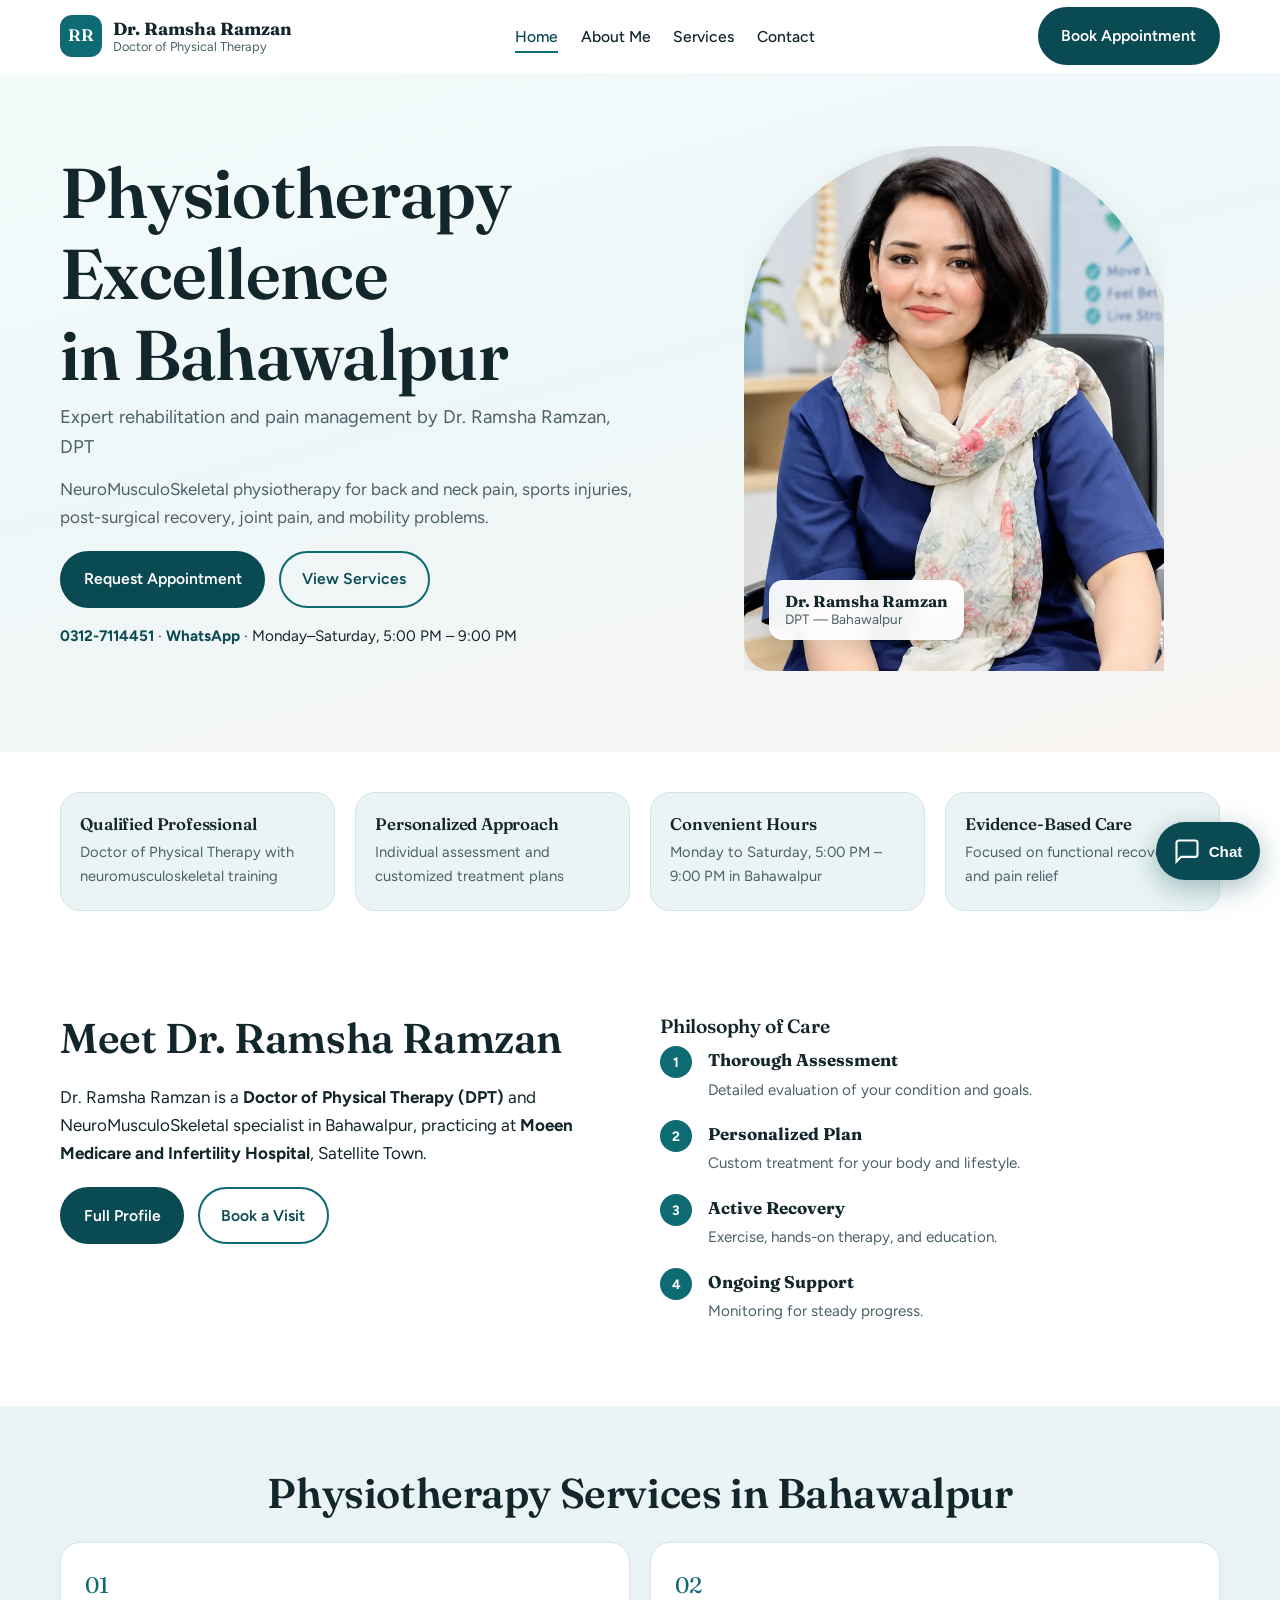
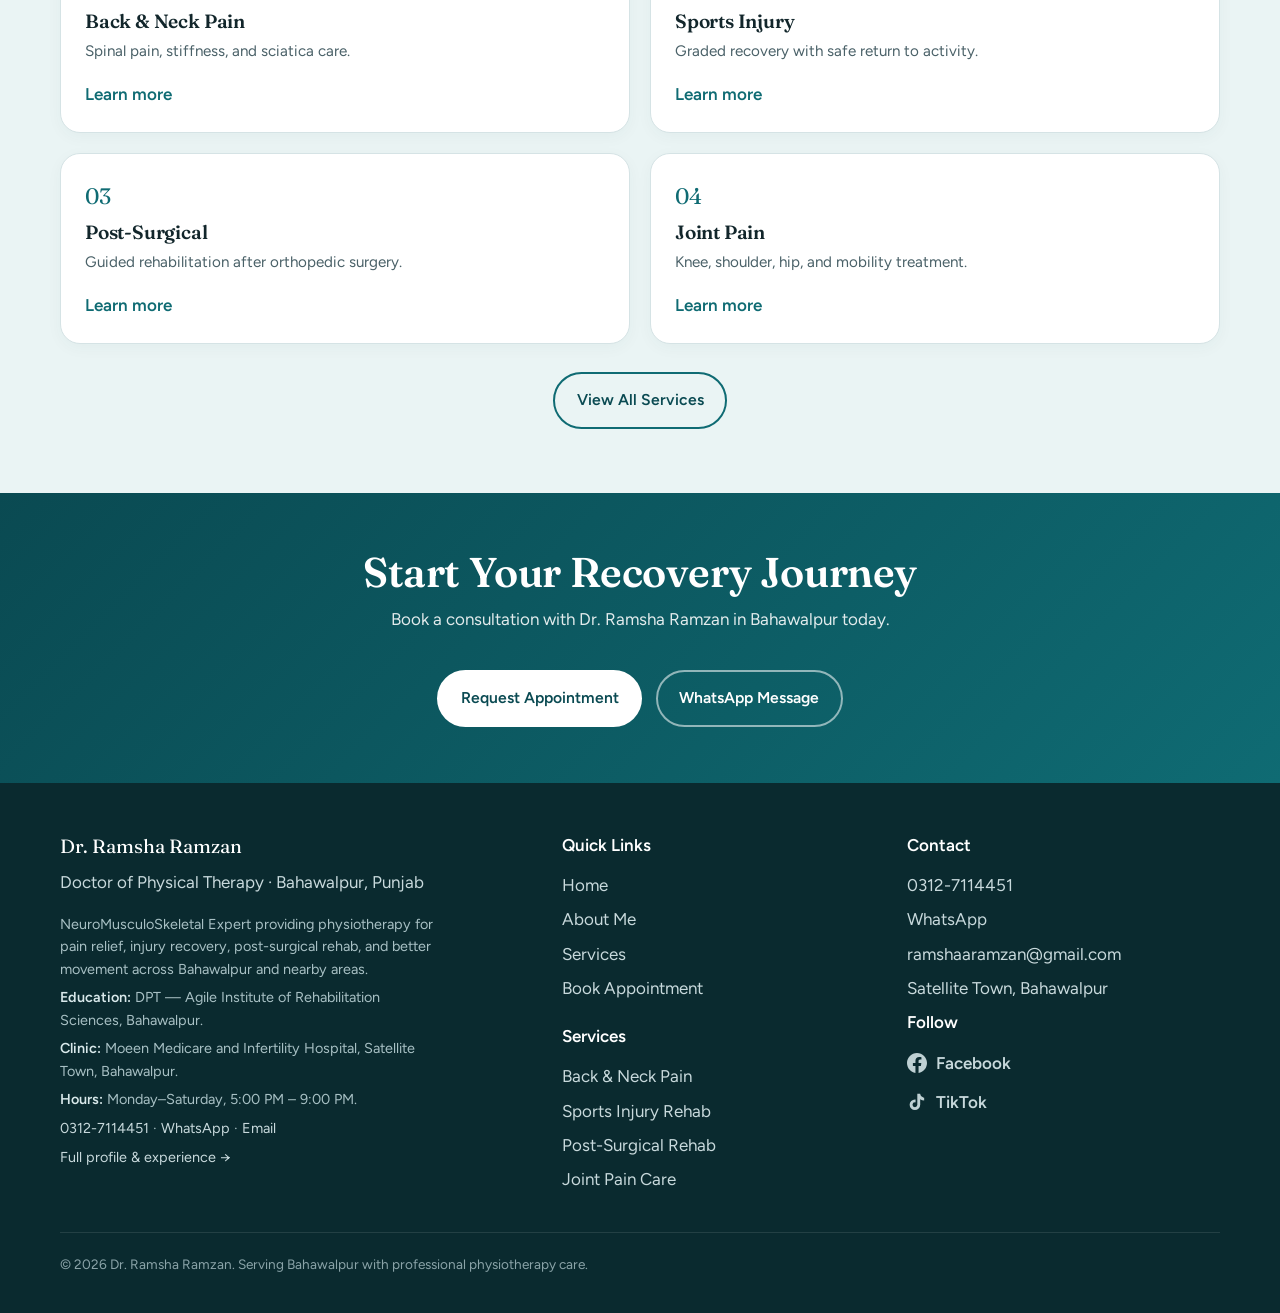
==== commit c2a1cc2d: "Add chat popup widget to Home and Contact" ====
--- a/index.html
+++ b/index.html
@@ -8,9 +8,9 @@
   <link rel="canonical" href="https://joshwilsonnlr.github.io/Dr.ramsha/">
   <link rel="icon" type="image/svg+xml" href="assets/favicon.svg">
   <meta name="theme-color" content="#0F6B73">
-  <link rel="stylesheet" href="css/style.css?v=23">
-  <link rel="stylesheet" href="css/responsive.css?v=23">
-  <link rel="stylesheet" href="css/mobile.css?v=23">
+  <link rel="stylesheet" href="css/style.css?v=24">
+  <link rel="stylesheet" href="css/responsive.css?v=24">
+  <link rel="stylesheet" href="css/mobile.css?v=24">
   <link rel="preconnect" href="https://fonts.googleapis.com">
   <link rel="preconnect" href="https://fonts.gstatic.com" crossorigin>
   <link href="https://fonts.googleapis.com/css2?family=Fraunces:opsz,wght@9..144,500;9..144,600&family=Figtree:wght@400;500;600;700&display=swap" rel="stylesheet">
@@ -135,11 +135,43 @@
     </div>
     <div class="container footer-base"><p>© 2026 Dr. Ramsha Ramzan. Serving Bahawalpur with professional physiotherapy care.</p></div>
   </footer>
+  <div class="chat-widget" id="chat-widget">
+    <div class="chat-panel" id="chat-panel" role="dialog" aria-label="Contact options" hidden>
+      <div class="chat-panel-header">
+        <div>
+          <strong>Dr. Ramsha Ramzan</strong>
+          <span>Physiotherapist · Bahawalpur</span>
+        </div>
+        <button type="button" class="chat-close" id="chat-close" aria-label="Close chat">&times;</button>
+      </div>
+      <div class="chat-panel-body">
+        <p class="chat-greeting">Assalam o Alaikum! How can we help you today?</p>
+        <a class="chat-action" href="https://wa.me/923127114451?text=Assalam%20o%20Alaikum%2C%20I%20would%20like%20to%20enquire%20about%20physiotherapy." target="_blank" rel="noopener">
+          <span class="chat-action-icon" aria-hidden="true"><svg viewBox="0 0 24 24" width="22" height="22" fill="currentColor"><path d="M17.472 14.382c-.297-.149-1.758-.867-2.03-.967-.273-.099-.471-.148-.67.15-.197.297-.767.966-.94 1.164-.173.199-.347.223-.644.075-.297-.15-1.255-.463-2.39-1.475-.883-.788-1.48-1.761-1.653-2.059-.173-.297-.018-.458.13-.606.134-.133.298-.347.446-.52.149-.174.198-.298.298-.497.099-.198.05-.371-.025-.52-.075-.149-.669-1.612-.916-2.207-.242-.579-.487-.5-.669-.51-.173-.008-.371-.01-.57-.01-.198 0-.52.074-.792.372-.272.297-1.04 1.016-1.04 2.479 0 1.462 1.065 2.875 1.213 3.074.149.198 2.096 3.2 5.077 4.487.709.306 1.262.489 1.694.625.712.227 1.36.195 1.871.118.571-.085 1.758-.719 2.006-1.413.248-.694.248-1.289.173-1.413-.074-.124-.272-.198-.57-.347m-5.421 7.403h-.004a9.87 9.87 0 01-5.031-1.378l-.361-.214-3.741.982.998-3.648-.235-.374a9.86 9.86 0 01-1.51-5.26c.001-5.45 4.436-9.884 9.888-9.884 2.64 0 5.122 1.03 6.988 2.898a9.825 9.825 0 012.893 6.994c-.003 5.45-4.435 9.884-9.885 9.884m8.413-18.297A11.815 11.815 0 0012.05 0C5.495 0 .16 5.335.157 11.892c0 2.096.547 4.142 1.588 5.945L.057 24l6.305-1.654a11.882 11.882 0 005.683 1.448h.005c6.554 0 11.89-5.335 11.893-11.893a11.821 11.821 0 00-3.48-8.413z"/></svg></span>
+          <span><strong>WhatsApp Chat</strong><small>Message on WhatsApp</small></span>
+        </a>
+        <a class="chat-action" href="tel:+923127114451">
+          <span class="chat-action-icon" aria-hidden="true"><svg viewBox="0 0 24 24" width="22" height="22" fill="none" stroke="currentColor" stroke-width="1.8"><path d="M22 16.92v3a2 2 0 0 1-2.18 2 19.79 19.79 0 0 1-8.63-3.07 19.5 19.5 0 0 1-6-6 19.79 19.79 0 0 1-3.07-8.67A2 2 0 0 1 4.11 2h3a2 2 0 0 1 2 1.72c.127.96.361 1.903.7 2.81a2 2 0 0 1-.45 2.11L8.09 9.91a16 16 0 0 0 6 6l1.27-1.27a2 2 0 0 1 2.11-.45c.907.339 1.85.573 2.81.7A2 2 0 0 1 22 16.92z"/></svg></span>
+          <span><strong>Call Now</strong><small>0312-7114451</small></span>
+        </a>
+        <a class="chat-action" href="contact.html#book">
+          <span class="chat-action-icon" aria-hidden="true"><svg viewBox="0 0 24 24" width="22" height="22" fill="none" stroke="currentColor" stroke-width="1.8"><rect x="3" y="4" width="18" height="18" rx="2"/><path d="M16 2v4M8 2v4M3 10h18"/></svg></span>
+          <span><strong>Book Appointment</strong><small>Online request form</small></span>
+        </a>
+        <p class="chat-hours">Clinic hours: Mon–Sat, 5:00 PM – 9:00 PM</p>
+      </div>
+    </div>
+    <button type="button" class="chat-fab" id="chat-fab" aria-label="Open chat" aria-expanded="false" aria-controls="chat-panel">
+      <svg class="chat-fab-icon chat-fab-open" viewBox="0 0 24 24" width="28" height="28" fill="none" stroke="currentColor" stroke-width="1.8" aria-hidden="true"><path d="M21 15a2 2 0 0 1-2 2H7l-4 4V5a2 2 0 0 1 2-2h14a2 2 0 0 1 2 2z"/></svg>
+      <svg class="chat-fab-icon chat-fab-close" viewBox="0 0 24 24" width="26" height="26" fill="none" stroke="currentColor" stroke-width="2" aria-hidden="true" hidden><path d="M18 6L6 18M6 6l12 12"/></svg>
+      <span class="chat-fab-label">Chat</span>
+    </button>
+  </div>
   <div class="mobile-actions" aria-label="Quick contact">
     <a href="tel:+923127114451" title="Call"><svg class="icon" viewBox="0 0 24 24" fill="none" stroke="currentColor" stroke-width="1.8"><path d="M22 16.92v3a2 2 0 0 1-2.18 2 19.79 19.79 0 0 1-8.63-3.07 19.5 19.5 0 0 1-6-6 19.79 19.79 0 0 1-3.07-8.67A2 2 0 0 1 4.11 2h3a2 2 0 0 1 2 1.72c.127.96.361 1.903.7 2.81a2 2 0 0 1-.45 2.11L8.09 9.91a16 16 0 0 0 6 6l1.27-1.27a2 2 0 0 1 2.11-.45c.907.339 1.85.573 2.81.7A2 2 0 0 1 22 16.92z"/></svg><span>Call</span></a>
     <a href="contact.html#book" class="mobile-book" title="Book"><svg class="icon" viewBox="0 0 24 24" fill="none" stroke="currentColor" stroke-width="1.8"><rect x="3" y="4" width="18" height="18" rx="2"/><path d="M16 2v4M8 2v4M3 10h18"/></svg><span>Book</span></a>
     <a href="https://wa.me/923127114451" title="WhatsApp" rel="noopener"><svg class="icon" viewBox="0 0 24 24" fill="none" stroke="currentColor" stroke-width="1.8"><path d="M21 15a2 2 0 0 1-2 2H7l-4 4V5a2 2 0 0 1 2-2h14a2 2 0 0 1 2 2z"/></svg><span>WhatsApp</span></a>
   </div>
-  <script src="js/main.js?v=23"></script>
+  <script src="js/main.js?v=24"></script>
 </body>
 </html>
--- a/css/style.css
+++ b/css/style.css
@@ -91,3 +91,29 @@
 .field-check{display:flex;gap:.6rem;align-items:flex-start;margin:1rem 0;font-size:.92rem}
 .form-note{font-size:.85rem;color:var(--muted);margin-top:.75rem}
 .reveal{opacity:1;transform:none}
+.chat-widget{position:fixed;right:1.25rem;bottom:1.25rem;z-index:110;font-family:var(--sans);display:flex;flex-direction:column;align-items:flex-end;gap:.75rem}
+.chat-fab{display:inline-flex;align-items:center;justify-content:center;gap:.45rem;min-width:58px;min-height:58px;padding:0 1.1rem;border:0;border-radius:999px;background:var(--deep);color:#fff;cursor:pointer;box-shadow:0 8px 28px rgba(10,74,82,.35);transition:background .2s,transform .15s,box-shadow .2s}
+.chat-fab:hover{background:var(--teal);transform:translateY(-2px);box-shadow:0 12px 32px rgba(10,74,82,.4)}
+.chat-fab:active{transform:scale(.97)}
+.chat-fab-label{font-weight:600;font-size:.95rem}
+.chat-fab[aria-expanded="true"] .chat-fab-open{display:none}
+.chat-fab[aria-expanded="true"] .chat-fab-close{display:block}
+.chat-fab[aria-expanded="false"] .chat-fab-close{display:none}
+.chat-panel{width:min(340px,calc(100vw - 2rem));background:#fff;border-radius:18px;box-shadow:0 16px 48px rgba(10,74,82,.22);border:1px solid var(--line);overflow:hidden;animation:chatIn .22s ease}
+.chat-panel[hidden]{display:none!important}
+@keyframes chatIn{from{opacity:0;transform:translateY(12px) scale(.96)}to{opacity:1;transform:none}}
+.chat-panel-header{display:flex;align-items:flex-start;justify-content:space-between;gap:1rem;padding:1rem 1.1rem;background:linear-gradient(135deg,var(--deep),var(--teal));color:#fff}
+.chat-panel-header strong{display:block;font-family:var(--serif);font-size:1.05rem}
+.chat-panel-header span{display:block;font-size:.82rem;opacity:.9;margin-top:.15rem}
+.chat-close{background:transparent;border:0;color:#fff;font-size:1.6rem;line-height:1;cursor:pointer;padding:.15rem .35rem;opacity:.9}
+.chat-close:hover{opacity:1}
+.chat-panel-body{padding:1rem 1.1rem 1.15rem}
+.chat-greeting{margin:0 0 .9rem;color:var(--muted);font-size:.95rem}
+.chat-action{display:flex;align-items:center;gap:.85rem;padding:.85rem .9rem;margin-bottom:.55rem;border-radius:14px;border:1px solid var(--line);text-decoration:none;color:var(--ink);background:var(--mist);transition:border-color .2s,background .2s}
+.chat-action:hover{border-color:var(--teal);background:#e3f2f3}
+.chat-action-icon{display:grid;place-items:center;width:42px;height:42px;border-radius:12px;background:#fff;color:var(--teal);flex:none}
+.chat-action strong{display:block;font-size:.95rem}
+.chat-action small{display:block;color:var(--muted);font-size:.8rem;margin-top:.1rem}
+.chat-hours{margin:.65rem 0 0;font-size:.8rem;color:var(--muted);text-align:center}
+@media (max-width:900px){.chat-widget{right:.85rem;bottom:4.75rem}.chat-fab-label{display:none}.chat-fab{min-width:54px;min-height:54px;padding:0;border-radius:50%}}
+@media (prefers-reduced-motion:reduce){.chat-panel{animation:none}.chat-fab{transition:none}}
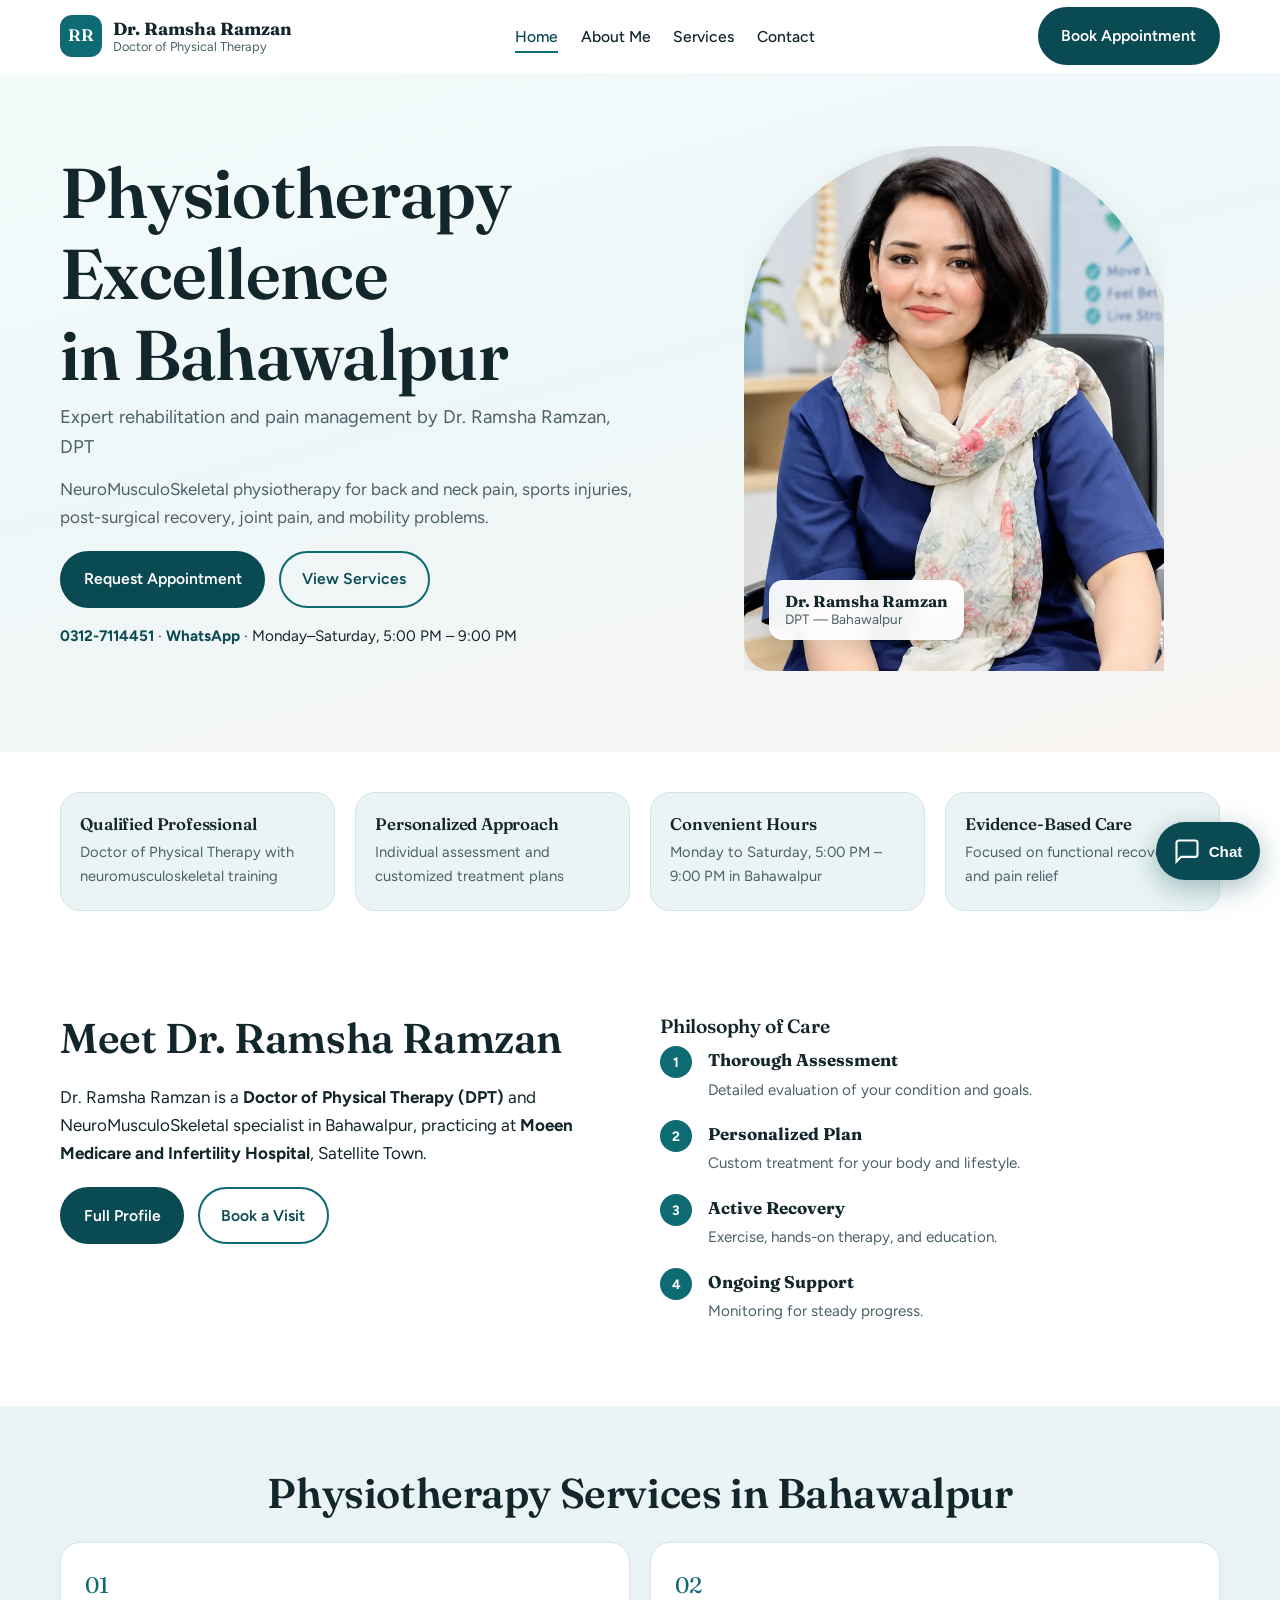
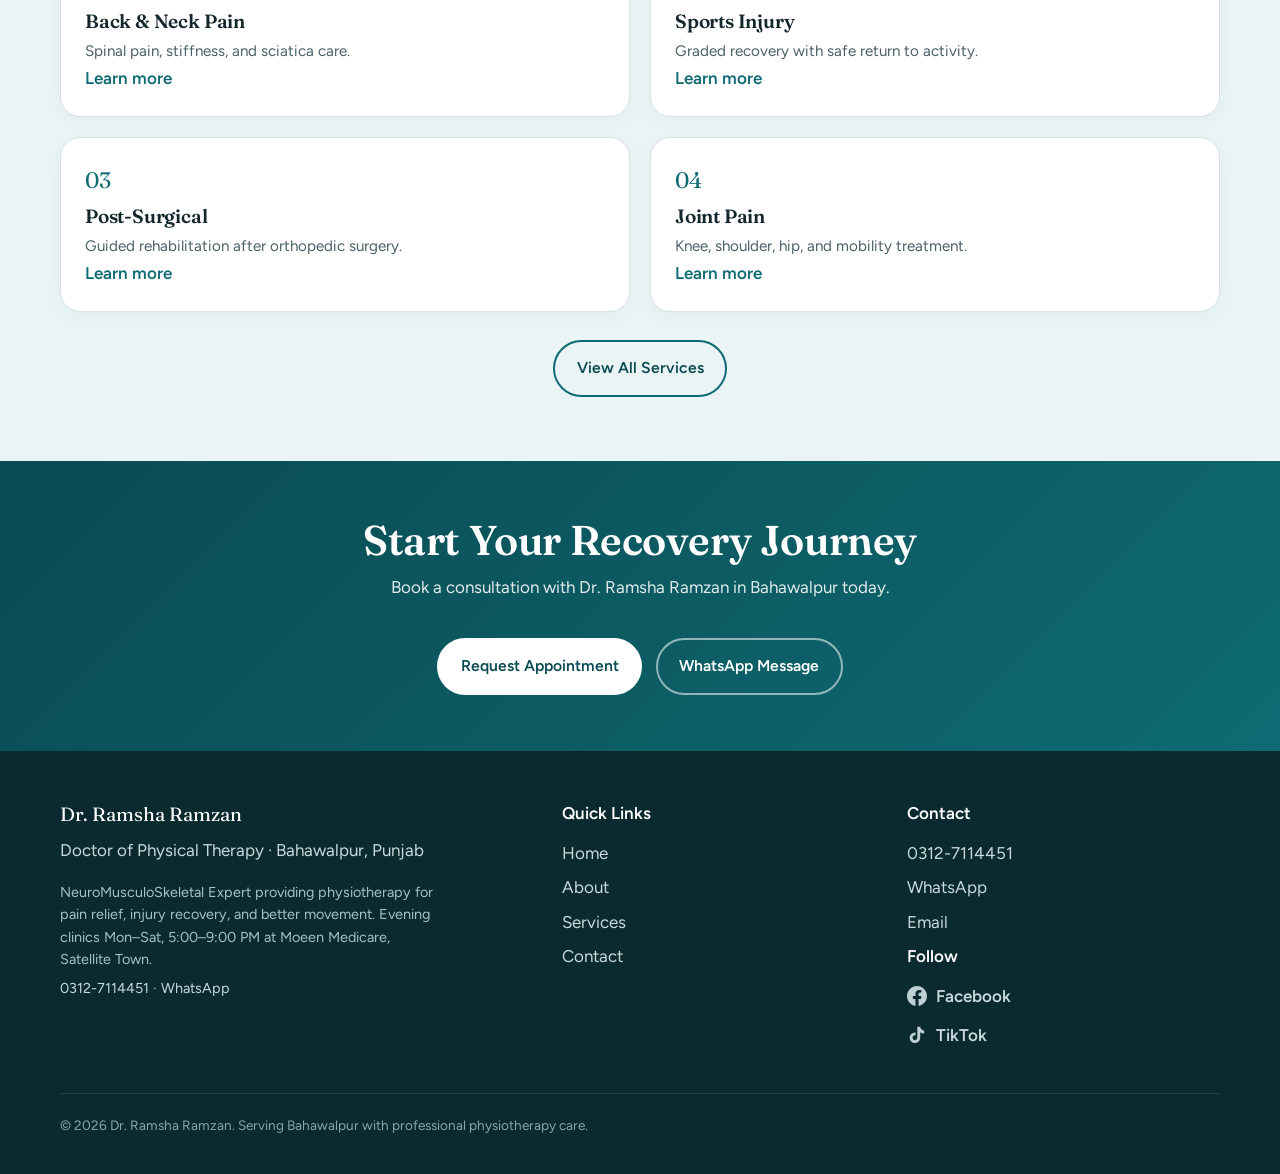
==== commit 1c883f2c: "Home: AI chat assistant panel with message input" ====
--- a/index.html
+++ b/index.html
@@ -8,9 +8,9 @@
   <link rel="canonical" href="https://joshwilsonnlr.github.io/Dr.ramsha/">
   <link rel="icon" type="image/svg+xml" href="assets/favicon.svg">
   <meta name="theme-color" content="#0F6B73">
-  <link rel="stylesheet" href="css/style.css?v=24">
-  <link rel="stylesheet" href="css/responsive.css?v=24">
-  <link rel="stylesheet" href="css/mobile.css?v=24">
+  <link rel="stylesheet" href="css/style.css?v=25">
+  <link rel="stylesheet" href="css/responsive.css?v=25">
+  <link rel="stylesheet" href="css/mobile.css?v=25">
   <link rel="preconnect" href="https://fonts.googleapis.com">
   <link rel="preconnect" href="https://fonts.gstatic.com" crossorigin>
   <link href="https://fonts.googleapis.com/css2?family=Fraunces:opsz,wght@9..144,500;9..144,600&family=Figtree:wght@400;500;600;700&display=swap" rel="stylesheet">
@@ -110,22 +110,16 @@
       <div>
         <p class="footer-name">Dr. Ramsha Ramzan</p>
         <p>Doctor of Physical Therapy · Bahawalpur, Punjab</p>
-        <p class="footer-blurb">NeuroMusculoSkeletal Expert providing physiotherapy for pain relief, injury recovery, post-surgical rehab, and better movement across Bahawalpur and nearby areas.</p>
-        <p class="footer-blurb"><strong>Education:</strong> DPT — Agile Institute of Rehabilitation Sciences, Bahawalpur.</p>
-        <p class="footer-blurb"><strong>Clinic:</strong> Moeen Medicare and Infertility Hospital, Satellite Town, Bahawalpur.</p>
-        <p class="footer-blurb"><strong>Hours:</strong> Monday–Saturday, 5:00 PM – 9:00 PM.</p>
-        <p class="footer-blurb"><a href="tel:+923127114451">0312-7114451</a> · <a href="https://wa.me/923127114451">WhatsApp</a> · <a href="mailto:ramshaaramzan@gmail.com">Email</a></p>
-        <p class="footer-blurb"><a href="about.html">Full profile &amp; experience →</a></p>
+        <p class="footer-blurb">NeuroMusculoSkeletal Expert providing physiotherapy for pain relief, injury recovery, and better movement. Evening clinics Mon–Sat, 5:00–9:00 PM at Moeen Medicare, Satellite Town.</p>
+        <p class="footer-blurb"><a href="tel:+923127114451">0312-7114451</a> · <a href="https://wa.me/923127114451">WhatsApp</a></p>
       </div>
       <div>
         <p class="footer-h">Quick Links</p>
-        <ul><li><a href="index.html">Home</a></li><li><a href="about.html">About Me</a></li><li><a href="services.html">Services</a></li><li><a href="contact.html">Book Appointment</a></li></ul>
-        <p class="footer-h" style="margin-top:1.25rem;">Services</p>
-        <ul><li><a href="services.html">Back &amp; Neck Pain</a></li><li><a href="services.html">Sports Injury Rehab</a></li><li><a href="services.html">Post-Surgical Rehab</a></li><li><a href="services.html">Joint Pain Care</a></li></ul>
+        <ul><li><a href="index.html">Home</a></li><li><a href="about.html">About</a></li><li><a href="services.html">Services</a></li><li><a href="contact.html">Contact</a></li></ul>
       </div>
       <div>
         <p class="footer-h">Contact</p>
-        <ul><li><a href="tel:+923127114451">0312-7114451</a></li><li><a href="https://wa.me/923127114451">WhatsApp</a></li><li><a href="mailto:ramshaaramzan@gmail.com">ramshaaramzan@gmail.com</a></li><li>Satellite Town, Bahawalpur</li></ul>
+        <ul><li><a href="tel:+923127114451">0312-7114451</a></li><li><a href="https://wa.me/923127114451">WhatsApp</a></li><li><a href="mailto:ramshaaramzan@gmail.com">Email</a></li></ul>
         <p class="footer-h">Follow</p>
         <ul class="social-links">
           <li><a href="https://www.facebook.com/ramsha.ramzan.2025" target="_blank" rel="noopener noreferrer" aria-label="Facebook"><svg class="social-icon" viewBox="0 0 24 24" fill="currentColor" aria-hidden="true"><path d="M24 12.073C24 5.405 18.627 0 12 0S0 5.405 0 12.073C0 18.1 4.388 23.094 10.125 24v-8.437H7.078v-3.49h3.047V9.43c0-3.007 1.792-4.669 4.533-4.669 1.312 0 2.686.235 2.686.235v2.953H15.83c-1.491 0-1.956.925-1.956 1.874v2.25h3.328l-.532 3.49h-2.796V24C19.612 23.094 24 18.1 24 12.073z"/></svg><span>Facebook</span></a></li>
@@ -136,32 +130,25 @@
     <div class="container footer-base"><p>© 2026 Dr. Ramsha Ramzan. Serving Bahawalpur with professional physiotherapy care.</p></div>
   </footer>
   <div class="chat-widget" id="chat-widget">
-    <div class="chat-panel" id="chat-panel" role="dialog" aria-label="Contact options" hidden>
+    <div class="chat-panel" id="chat-panel" role="dialog" aria-label="AI clinic assistant" hidden>
       <div class="chat-panel-header">
         <div>
-          <strong>Dr. Ramsha Ramzan</strong>
-          <span>Physiotherapist · Bahawalpur</span>
+          <strong>AI Assistant</strong>
+          <span>Dr. Ramsha Ramzan · Physiotherapy</span>
         </div>
         <button type="button" class="chat-close" id="chat-close" aria-label="Close chat">&times;</button>
       </div>
       <div class="chat-panel-body">
-        <p class="chat-greeting">Assalam o Alaikum! How can we help you today?</p>
-        <a class="chat-action" href="https://wa.me/923127114451?text=Assalam%20o%20Alaikum%2C%20I%20would%20like%20to%20enquire%20about%20physiotherapy." target="_blank" rel="noopener">
-          <span class="chat-action-icon" aria-hidden="true"><svg viewBox="0 0 24 24" width="22" height="22" fill="currentColor"><path d="M17.472 14.382c-.297-.149-1.758-.867-2.03-.967-.273-.099-.471-.148-.67.15-.197.297-.767.966-.94 1.164-.173.199-.347.223-.644.075-.297-.15-1.255-.463-2.39-1.475-.883-.788-1.48-1.761-1.653-2.059-.173-.297-.018-.458.13-.606.134-.133.298-.347.446-.52.149-.174.198-.298.298-.497.099-.198.05-.371-.025-.52-.075-.149-.669-1.612-.916-2.207-.242-.579-.487-.5-.669-.51-.173-.008-.371-.01-.57-.01-.198 0-.52.074-.792.372-.272.297-1.04 1.016-1.04 2.479 0 1.462 1.065 2.875 1.213 3.074.149.198 2.096 3.2 5.077 4.487.709.306 1.262.489 1.694.625.712.227 1.36.195 1.871.118.571-.085 1.758-.719 2.006-1.413.248-.694.248-1.289.173-1.413-.074-.124-.272-.198-.57-.347m-5.421 7.403h-.004a9.87 9.87 0 01-5.031-1.378l-.361-.214-3.741.982.998-3.648-.235-.374a9.86 9.86 0 01-1.51-5.26c.001-5.45 4.436-9.884 9.888-9.884 2.64 0 5.122 1.03 6.988 2.898a9.825 9.825 0 012.893 6.994c-.003 5.45-4.435 9.884-9.885 9.884m8.413-18.297A11.815 11.815 0 0012.05 0C5.495 0 .16 5.335.157 11.892c0 2.096.547 4.142 1.588 5.945L.057 24l6.305-1.654a11.882 11.882 0 005.683 1.448h.005c6.554 0 11.89-5.335 11.893-11.893a11.821 11.821 0 00-3.48-8.413z"/></svg></span>
-          <span><strong>WhatsApp Chat</strong><small>Message on WhatsApp</small></span>
-        </a>
-        <a class="chat-action" href="tel:+923127114451">
-          <span class="chat-action-icon" aria-hidden="true"><svg viewBox="0 0 24 24" width="22" height="22" fill="none" stroke="currentColor" stroke-width="1.8"><path d="M22 16.92v3a2 2 0 0 1-2.18 2 19.79 19.79 0 0 1-8.63-3.07 19.5 19.5 0 0 1-6-6 19.79 19.79 0 0 1-3.07-8.67A2 2 0 0 1 4.11 2h3a2 2 0 0 1 2 1.72c.127.96.361 1.903.7 2.81a2 2 0 0 1-.45 2.11L8.09 9.91a16 16 0 0 0 6 6l1.27-1.27a2 2 0 0 1 2.11-.45c.907.339 1.85.573 2.81.7A2 2 0 0 1 22 16.92z"/></svg></span>
-          <span><strong>Call Now</strong><small>0312-7114451</small></span>
-        </a>
-        <a class="chat-action" href="contact.html#book">
-          <span class="chat-action-icon" aria-hidden="true"><svg viewBox="0 0 24 24" width="22" height="22" fill="none" stroke="currentColor" stroke-width="1.8"><rect x="3" y="4" width="18" height="18" rx="2"/><path d="M16 2v4M8 2v4M3 10h18"/></svg></span>
-          <span><strong>Book Appointment</strong><small>Online request form</small></span>
-        </a>
-        <p class="chat-hours">Clinic hours: Mon–Sat, 5:00 PM – 9:00 PM</p>
+        <div class="chat-messages" id="chat-messages" aria-live="polite"></div>
+        <form class="chat-form" id="chat-form" autocomplete="off">
+          <input type="text" id="chat-input" name="message" placeholder="Ask about hours, services, booking..." maxlength="300" aria-label="Type your message">
+          <button type="submit" class="chat-send" aria-label="Send message">
+            <svg viewBox="0 0 24 24" width="18" height="18" fill="none" stroke="currentColor" stroke-width="2"><path d="M22 2L11 13"/><path d="M22 2l-7 20-4-9-9-4 20-7z"/></svg>
+          </button>
+        </form>
       </div>
     </div>
-    <button type="button" class="chat-fab" id="chat-fab" aria-label="Open chat" aria-expanded="false" aria-controls="chat-panel">
+    <button type="button" class="chat-fab" id="chat-fab" aria-label="Open AI chat" aria-expanded="false" aria-controls="chat-panel">
       <svg class="chat-fab-icon chat-fab-open" viewBox="0 0 24 24" width="28" height="28" fill="none" stroke="currentColor" stroke-width="1.8" aria-hidden="true"><path d="M21 15a2 2 0 0 1-2 2H7l-4 4V5a2 2 0 0 1 2-2h14a2 2 0 0 1 2 2z"/></svg>
       <svg class="chat-fab-icon chat-fab-close" viewBox="0 0 24 24" width="26" height="26" fill="none" stroke="currentColor" stroke-width="2" aria-hidden="true" hidden><path d="M18 6L6 18M6 6l12 12"/></svg>
       <span class="chat-fab-label">Chat</span>
@@ -172,6 +159,7 @@
     <a href="contact.html#book" class="mobile-book" title="Book"><svg class="icon" viewBox="0 0 24 24" fill="none" stroke="currentColor" stroke-width="1.8"><rect x="3" y="4" width="18" height="18" rx="2"/><path d="M16 2v4M8 2v4M3 10h18"/></svg><span>Book</span></a>
     <a href="https://wa.me/923127114451" title="WhatsApp" rel="noopener"><svg class="icon" viewBox="0 0 24 24" fill="none" stroke="currentColor" stroke-width="1.8"><path d="M21 15a2 2 0 0 1-2 2H7l-4 4V5a2 2 0 0 1 2-2h14a2 2 0 0 1 2 2z"/></svg><span>WhatsApp</span></a>
   </div>
-  <script src="js/main.js?v=24"></script>
+  <script src="js/main.js?v=25"></script>
+  <script src="js/chatbot.js?v=25" defer></script>
 </body>
 </html>
--- a/css/style.css
+++ b/css/style.css
@@ -33,7 +33,6 @@
 .hero{background:linear-gradient(165deg,#f4fbfb 0%,#eef7f8 45%,#f8f4f1 100%);padding:3.5rem 0 4rem;overflow:hidden}
 .hero-grid{display:grid;grid-template-columns:1.05fr .95fr;gap:2.5rem;align-items:center}
 .hero-headline{margin-bottom:.4rem}.hero-tagline{font-size:1.15rem;color:var(--muted);margin-bottom:.75rem}.hero-body{color:var(--muted)}
-.hero-stats{display:flex;flex-direction:column;gap:.55rem;margin:1.25rem 0}.stat strong{color:var(--deep)}.stat span{color:var(--muted);font-size:.95rem}
 .hero-contact{margin-top:1rem;font-size:.95rem}.hero-contact a{color:var(--deep);text-decoration:none;font-weight:600}
 .hero-portrait{position:relative;justify-self:center;width:min(100%,420px)}
 .hero-portrait::before{content:"";position:absolute;inset:6% -4% -6% 8%;background:linear-gradient(160deg,var(--sky),var(--blush));border-radius:200px 200px 28px 28px;z-index:0}
@@ -56,7 +55,6 @@
 .service-showcase h3{margin-bottom:.4rem}.service-showcase p{color:var(--muted);font-size:.95rem;margin-bottom:0}
 .service-showcase ul{margin:0.5rem 0 0;padding:0}
 .service-showcase .btn,.service-showcase .btn-primary{margin-top:1.35rem}
-.service-showcase .link-arrow{display:inline-block;margin-top:1rem}
 .link-arrow{font-weight:600;text-decoration:none;color:var(--teal)}.link-arrow:hover{color:var(--deep)}
 .view-all-cta{text-align:center;margin-top:1.75rem}
 .page-hero{padding:3rem 0 1.5rem;background:linear-gradient(165deg,#f4fbfb,#f8f4f1)}
@@ -93,27 +91,38 @@
 .reveal{opacity:1;transform:none}
 .chat-widget{position:fixed;right:1.25rem;bottom:1.25rem;z-index:110;font-family:var(--sans);display:flex;flex-direction:column;align-items:flex-end;gap:.75rem}
 .chat-fab{display:inline-flex;align-items:center;justify-content:center;gap:.45rem;min-width:58px;min-height:58px;padding:0 1.1rem;border:0;border-radius:999px;background:var(--deep);color:#fff;cursor:pointer;box-shadow:0 8px 28px rgba(10,74,82,.35);transition:background .2s,transform .15s,box-shadow .2s}
-.chat-fab:hover{background:var(--teal);transform:translateY(-2px);box-shadow:0 12px 32px rgba(10,74,82,.4)}
-.chat-fab:active{transform:scale(.97)}
+.chat-fab:hover{background:var(--teal);transform:translateY(-2px)}
 .chat-fab-label{font-weight:600;font-size:.95rem}
 .chat-fab[aria-expanded="true"] .chat-fab-open{display:none}
 .chat-fab[aria-expanded="true"] .chat-fab-close{display:block}
 .chat-fab[aria-expanded="false"] .chat-fab-close{display:none}
-.chat-panel{width:min(340px,calc(100vw - 2rem));background:#fff;border-radius:18px;box-shadow:0 16px 48px rgba(10,74,82,.22);border:1px solid var(--line);overflow:hidden;animation:chatIn .22s ease}
+.chat-panel{width:min(360px,calc(100vw - 2rem));background:#fff;border-radius:18px;box-shadow:0 16px 48px rgba(10,74,82,.22);border:1px solid var(--line);overflow:hidden;animation:chatIn .22s ease;display:flex;flex-direction:column;max-height:min(520px,70vh)}
 .chat-panel[hidden]{display:none!important}
 @keyframes chatIn{from{opacity:0;transform:translateY(12px) scale(.96)}to{opacity:1;transform:none}}
 .chat-panel-header{display:flex;align-items:flex-start;justify-content:space-between;gap:1rem;padding:1rem 1.1rem;background:linear-gradient(135deg,var(--deep),var(--teal));color:#fff}
 .chat-panel-header strong{display:block;font-family:var(--serif);font-size:1.05rem}
 .chat-panel-header span{display:block;font-size:.82rem;opacity:.9;margin-top:.15rem}
 .chat-close{background:transparent;border:0;color:#fff;font-size:1.6rem;line-height:1;cursor:pointer;padding:.15rem .35rem;opacity:.9}
-.chat-close:hover{opacity:1}
-.chat-panel-body{padding:1rem 1.1rem 1.15rem}
-.chat-greeting{margin:0 0 .9rem;color:var(--muted);font-size:.95rem}
-.chat-action{display:flex;align-items:center;gap:.85rem;padding:.85rem .9rem;margin-bottom:.55rem;border-radius:14px;border:1px solid var(--line);text-decoration:none;color:var(--ink);background:var(--mist);transition:border-color .2s,background .2s}
-.chat-action:hover{border-color:var(--teal);background:#e3f2f3}
-.chat-action-icon{display:grid;place-items:center;width:42px;height:42px;border-radius:12px;background:#fff;color:var(--teal);flex:none}
-.chat-action strong{display:block;font-size:.95rem}
-.chat-action small{display:block;color:var(--muted);font-size:.8rem;margin-top:.1rem}
-.chat-hours{margin:.65rem 0 0;font-size:.8rem;color:var(--muted);text-align:center}
+.chat-panel-body{padding:0;display:flex;flex-direction:column;flex:1;min-height:0}
+.chat-messages{flex:1;overflow-y:auto;padding:1rem;display:flex;flex-direction:column;gap:.65rem;min-height:220px;max-height:320px;background:#f7fbfb}
+.chat-msg{display:flex;max-width:92%}
+.chat-msg-bot{align-self:flex-start}
+.chat-msg-user{align-self:flex-end}
+.chat-bubble{padding:.7rem .9rem;border-radius:16px;font-size:.92rem;line-height:1.45;word-break:break-word}
+.chat-msg-bot .chat-bubble{background:#fff;border:1px solid var(--line);border-bottom-left-radius:6px;color:var(--ink)}
+.chat-msg-user .chat-bubble{background:var(--deep);color:#fff;border-bottom-right-radius:6px}
+.chat-bubble a{color:var(--teal);font-weight:600}
+.chat-quick{display:flex;flex-wrap:wrap;gap:.4rem;margin-top:.15rem}
+.chat-chip{border:1px solid var(--teal);background:#fff;color:var(--deep);border-radius:999px;padding:.35rem .75rem;font-size:.8rem;font-weight:600;cursor:pointer;font-family:var(--sans)}
+.chat-chip:hover{background:var(--mist)}
+.chat-form{display:flex;gap:.5rem;padding:.75rem .9rem;border-top:1px solid var(--line);background:#fff}
+.chat-form input{flex:1;border:1px solid var(--line);border-radius:999px;padding:.65rem 1rem;font:inherit;font-size:.92rem}
+.chat-form input:focus{outline:2px solid var(--teal);border-color:var(--teal)}
+.chat-send{border:0;border-radius:999px;background:var(--deep);color:#fff;width:42px;height:42px;cursor:pointer;display:grid;place-items:center;flex:none}
+.chat-send:hover{background:var(--teal)}
+.chat-typing .chat-bubble{display:flex;gap:4px;align-items:center;padding:.85rem 1rem}
+.chat-dot{width:7px;height:7px;border-radius:50%;background:var(--muted);opacity:.5;animation:chatDot 1s infinite ease-in-out}
+.chat-dot:nth-child(2){animation-delay:.15s}.chat-dot:nth-child(3){animation-delay:.3s}
+@keyframes chatDot{0%,80%,100%{transform:translateY(0);opacity:.4}40%{transform:translateY(-4px);opacity:1}}
 @media (max-width:900px){.chat-widget{right:.85rem;bottom:4.75rem}.chat-fab-label{display:none}.chat-fab{min-width:54px;min-height:54px;padding:0;border-radius:50%}}
 @media (prefers-reduced-motion:reduce){.chat-panel{animation:none}.chat-fab{transition:none}}
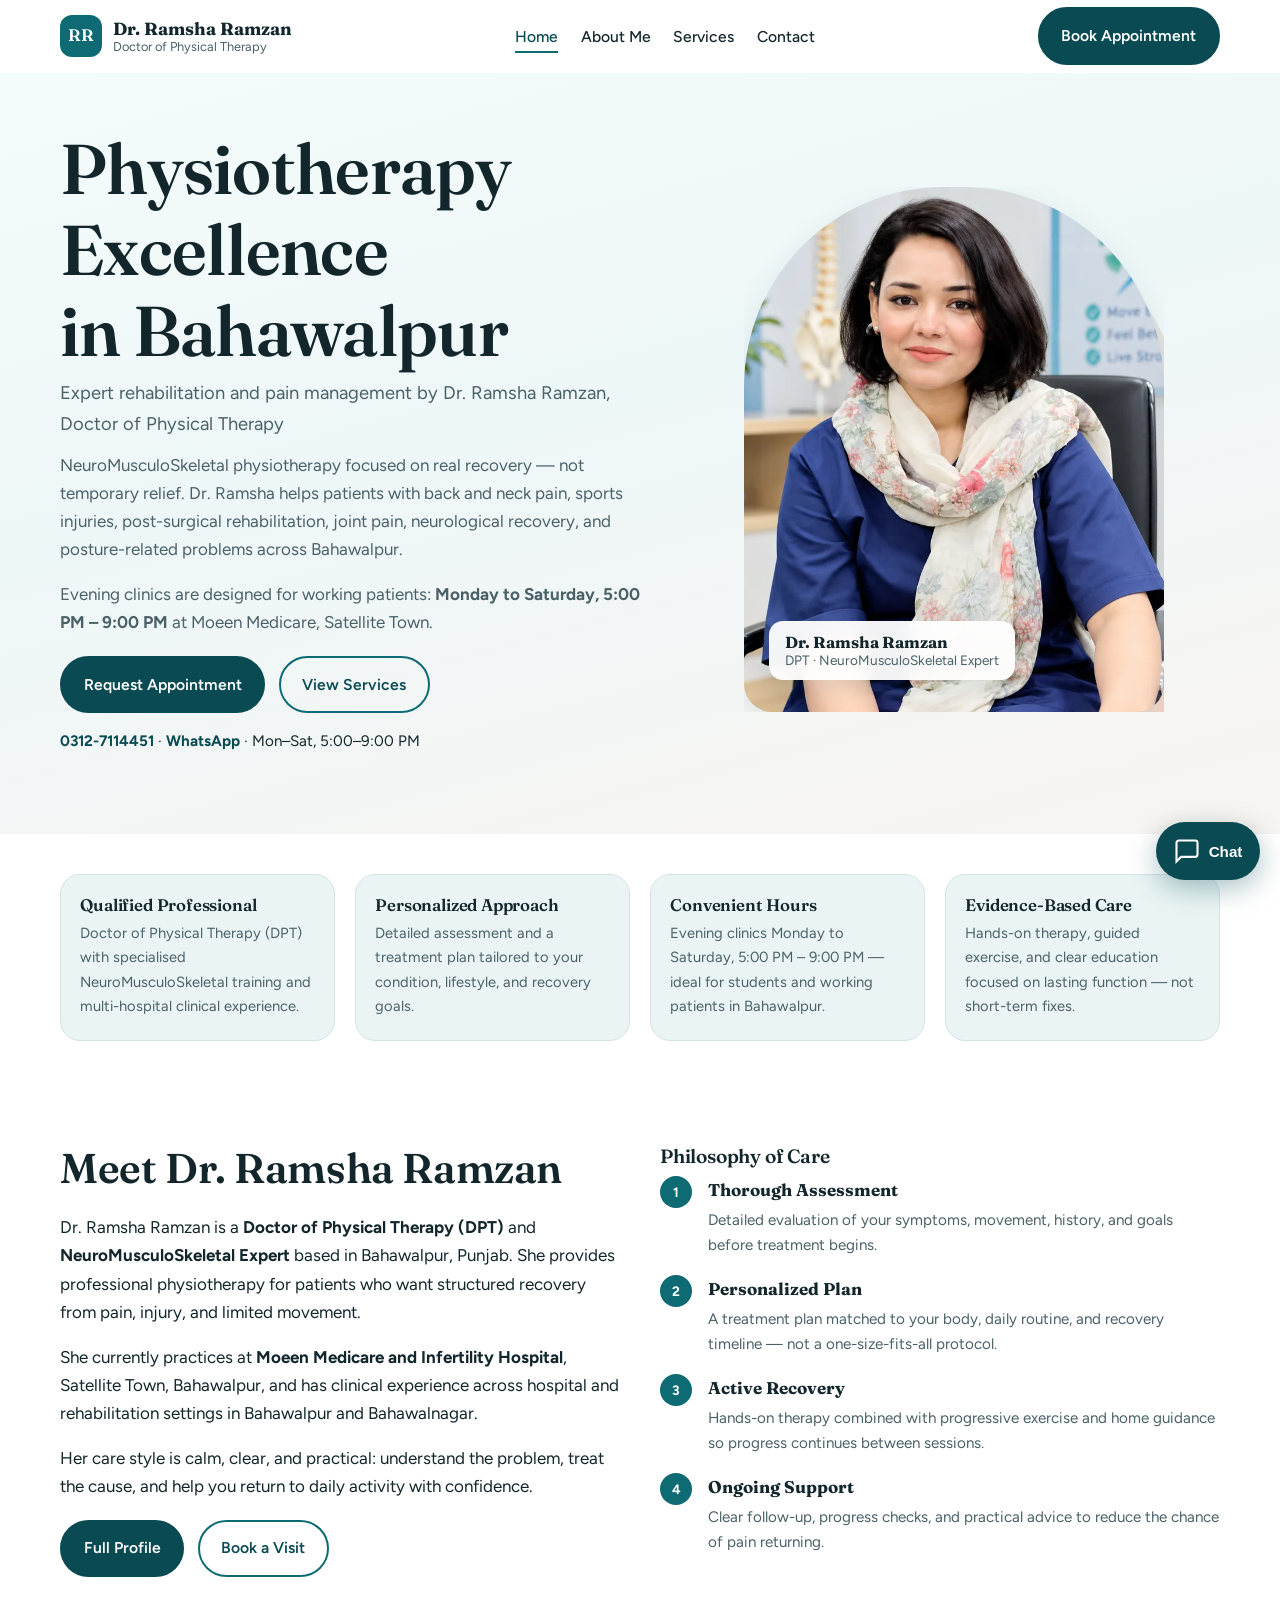
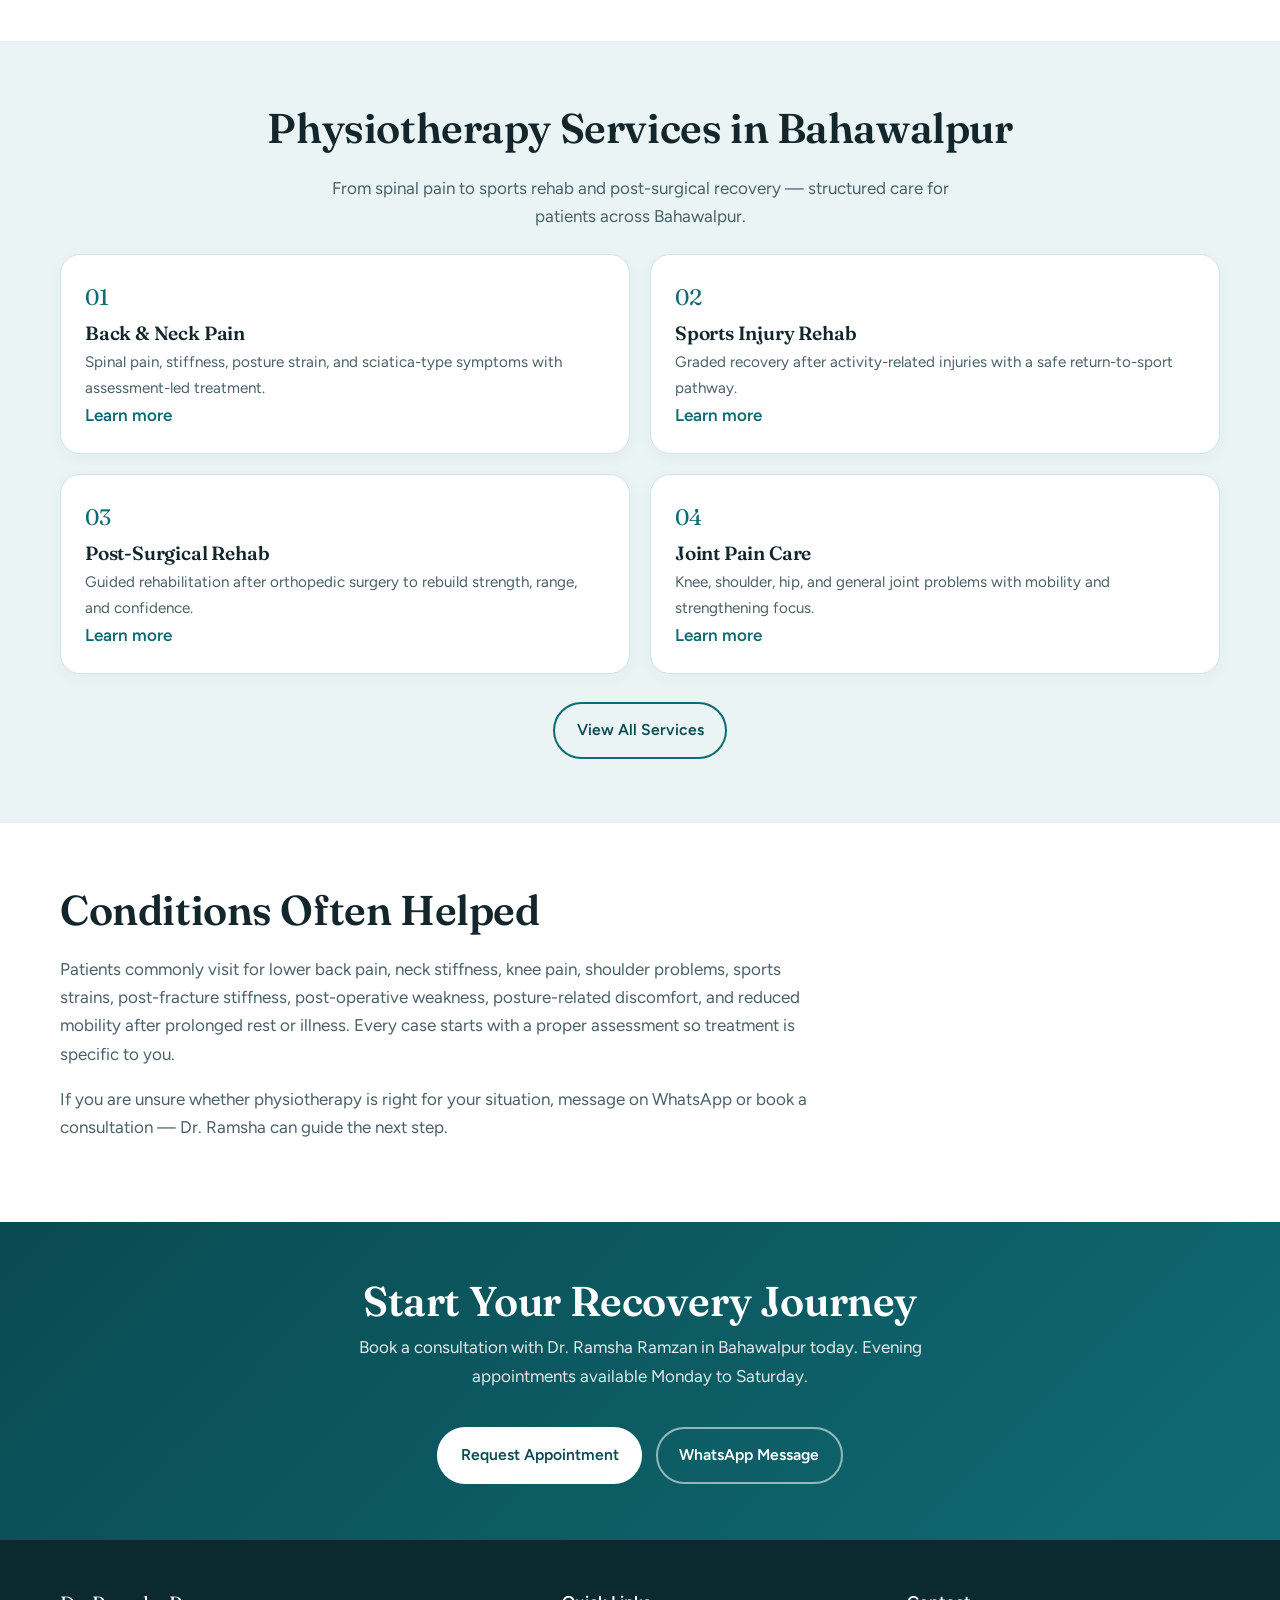
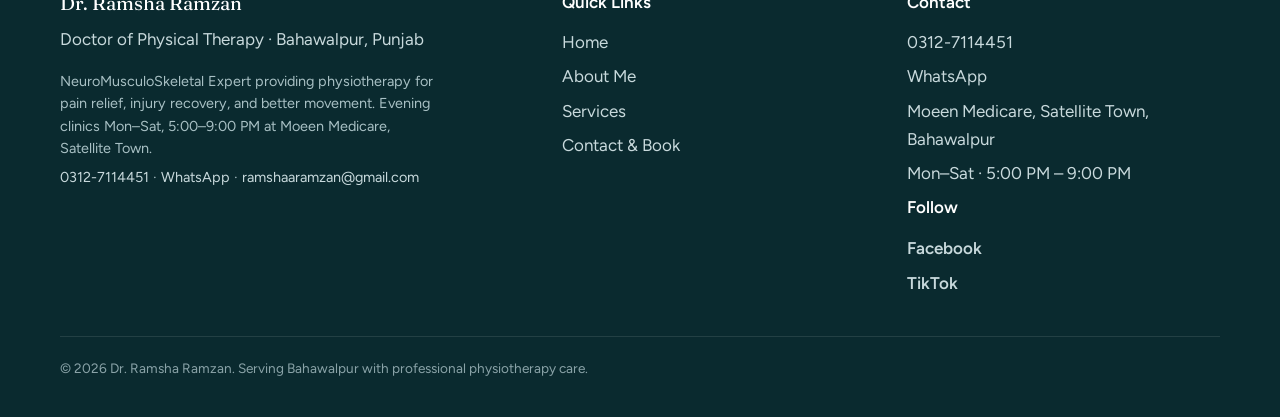
==== commit b9c57192: "Restore fuller Home page: conditions, expanded intro, chatbot" ====
--- a/index.html
+++ b/index.html
@@ -4,17 +4,18 @@
   <meta charset="UTF-8">
   <meta name="viewport" content="width=device-width, initial-scale=1">
   <title>Physiotherapist in Bahawalpur | Dr. Ramsha Ramzan, DPT</title>
-  <meta name="description" content="Dr. Ramsha Ramzan — Doctor of Physical Therapy in Bahawalpur. Physiotherapy for back pain, sports injury, post-surgical rehab & joint pain.">
+  <meta name="description" content="Dr. Ramsha Ramzan — Doctor of Physical Therapy in Bahawalpur. NeuroMusculoSkeletal physiotherapy for back pain, sports injury, post-surgical rehab and joint pain. Evening clinics Mon–Sat.">
   <link rel="canonical" href="https://joshwilsonnlr.github.io/Dr.ramsha/">
   <link rel="icon" type="image/svg+xml" href="assets/favicon.svg">
   <meta name="theme-color" content="#0F6B73">
-  <link rel="stylesheet" href="css/style.css?v=25">
-  <link rel="stylesheet" href="css/responsive.css?v=25">
-  <link rel="stylesheet" href="css/mobile.css?v=25">
+  <meta name="geo.region" content="PK-PB">
+  <meta name="geo.placename" content="Bahawalpur">
+  <link rel="stylesheet" href="css/style.css?v=27">
+  <link rel="stylesheet" href="css/responsive.css?v=27">
+  <link rel="stylesheet" href="css/mobile.css?v=27">
   <link rel="preconnect" href="https://fonts.googleapis.com">
   <link rel="preconnect" href="https://fonts.gstatic.com" crossorigin>
   <link href="https://fonts.googleapis.com/css2?family=Fraunces:opsz,wght@9..144,500;9..144,600&family=Figtree:wght@400;500;600;700&display=swap" rel="stylesheet">
-  <link rel="preload" as="image" href="images/dr-ramsha-ramzan-900.webp" type="image/webp" fetchpriority="high">
 </head>
 <body>
   <a class="skip-link" href="#main">Skip to content</a>
@@ -42,62 +43,78 @@
       <div class="container hero-grid">
         <div class="hero-copy">
           <h1 class="hero-headline">Physiotherapy Excellence in Bahawalpur</h1>
-          <p class="hero-tagline">Expert rehabilitation and pain management by Dr. Ramsha Ramzan, DPT</p>
-          <p class="hero-body">NeuroMusculoSkeletal physiotherapy for back and neck pain, sports injuries, post-surgical recovery, joint pain, and mobility problems.</p>
+          <p class="hero-tagline">Expert rehabilitation and pain management by Dr. Ramsha Ramzan, Doctor of Physical Therapy</p>
+          <p class="hero-body">NeuroMusculoSkeletal physiotherapy focused on real recovery — not temporary relief. Dr. Ramsha helps patients with back and neck pain, sports injuries, post-surgical rehabilitation, joint pain, neurological recovery, and posture-related problems across Bahawalpur.</p>
+          <p class="hero-body">Evening clinics are designed for working patients: <strong>Monday to Saturday, 5:00 PM – 9:00 PM</strong> at Moeen Medicare, Satellite Town.</p>
           <div class="btn-row">
             <a class="btn btn-primary" href="contact.html#book">Request Appointment</a>
             <a class="btn btn-outline" href="services.html">View Services</a>
           </div>
-          <p class="hero-contact"><a href="tel:+923127114451"><strong>0312-7114451</strong></a> · <a href="https://wa.me/923127114451"><strong>WhatsApp</strong></a> · Monday–Saturday, 5:00 PM – 9:00 PM</p>
+          <p class="hero-contact"><a href="tel:+923127114451"><strong>0312-7114451</strong></a> · <a href="https://wa.me/923127114451"><strong>WhatsApp</strong></a> · Mon–Sat, 5:00–9:00 PM</p>
         </div>
         <figure class="hero-portrait reveal">
           <div class="portrait-frame">
             <img src="images/dr-ramsha-ramzan-900.webp" srcset="images/dr-ramsha-ramzan-480.webp 480w, images/dr-ramsha-ramzan-900.webp 900w" loading="eager" alt="Dr. Ramsha Ramzan, Physiotherapist in Bahawalpur">
           </div>
-          <figcaption class="portrait-tag"><strong>Dr. Ramsha Ramzan</strong><span>DPT — Bahawalpur</span></figcaption>
+          <figcaption class="portrait-tag"><strong>Dr. Ramsha Ramzan</strong><span>DPT · NeuroMusculoSkeletal Expert</span></figcaption>
         </figure>
       </div>
     </section>
     <section class="trust-section">
       <div class="container trust-grid">
-        <div class="trust-item reveal"><h3>Qualified Professional</h3><p>Doctor of Physical Therapy with neuromusculoskeletal training</p></div>
-        <div class="trust-item reveal"><h3>Personalized Approach</h3><p>Individual assessment and customized treatment plans</p></div>
-        <div class="trust-item reveal"><h3>Convenient Hours</h3><p>Monday to Saturday, 5:00 PM – 9:00 PM in Bahawalpur</p></div>
-        <div class="trust-item reveal"><h3>Evidence-Based Care</h3><p>Focused on functional recovery and pain relief</p></div>
+        <div class="trust-item reveal"><h3>Qualified Professional</h3><p>Doctor of Physical Therapy (DPT) with specialised NeuroMusculoSkeletal training and multi-hospital clinical experience.</p></div>
+        <div class="trust-item reveal"><h3>Personalized Approach</h3><p>Detailed assessment and a treatment plan tailored to your condition, lifestyle, and recovery goals.</p></div>
+        <div class="trust-item reveal"><h3>Convenient Hours</h3><p>Evening clinics Monday to Saturday, 5:00 PM – 9:00 PM — ideal for students and working patients in Bahawalpur.</p></div>
+        <div class="trust-item reveal"><h3>Evidence-Based Care</h3><p>Hands-on therapy, guided exercise, and clear education focused on lasting function — not short-term fixes.</p></div>
       </div>
     </section>
     <section class="section">
       <div class="container split">
         <div class="reveal">
           <h2>Meet Dr. Ramsha Ramzan</h2>
-          <p>Dr. Ramsha Ramzan is a <strong>Doctor of Physical Therapy (DPT)</strong> and NeuroMusculoSkeletal specialist in Bahawalpur, practicing at <strong>Moeen Medicare and Infertility Hospital</strong>, Satellite Town.</p>
-          <div class="btn-row"><a class="btn btn-primary" href="about.html">Full Profile</a><a class="btn btn-outline" href="contact.html#book">Book a Visit</a></div>
+          <p>Dr. Ramsha Ramzan is a <strong>Doctor of Physical Therapy (DPT)</strong> and <strong>NeuroMusculoSkeletal Expert</strong> based in Bahawalpur, Punjab. She provides professional physiotherapy for patients who want structured recovery from pain, injury, and limited movement.</p>
+          <p>She currently practices at <strong>Moeen Medicare and Infertility Hospital</strong>, Satellite Town, Bahawalpur, and has clinical experience across hospital and rehabilitation settings in Bahawalpur and Bahawalnagar.</p>
+          <p>Her care style is calm, clear, and practical: understand the problem, treat the cause, and help you return to daily activity with confidence.</p>
+          <div class="btn-row">
+            <a class="btn btn-primary" href="about.html">Full Profile</a>
+            <a class="btn btn-outline" href="contact.html#book">Book a Visit</a>
+          </div>
         </div>
         <div class="reveal">
           <h3>Philosophy of Care</h3>
-          <div class="philosophy-point"><span class="step-badge">1</span><div><h4>Thorough Assessment</h4><p>Detailed evaluation of your condition and goals.</p></div></div>
-          <div class="philosophy-point"><span class="step-badge">2</span><div><h4>Personalized Plan</h4><p>Custom treatment for your body and lifestyle.</p></div></div>
-          <div class="philosophy-point"><span class="step-badge">3</span><div><h4>Active Recovery</h4><p>Exercise, hands-on therapy, and education.</p></div></div>
-          <div class="philosophy-point"><span class="step-badge">4</span><div><h4>Ongoing Support</h4><p>Monitoring for steady progress.</p></div></div>
+          <div class="philosophy-point"><span class="step-badge">1</span><div><h4>Thorough Assessment</h4><p>Detailed evaluation of your symptoms, movement, history, and goals before treatment begins.</p></div></div>
+          <div class="philosophy-point"><span class="step-badge">2</span><div><h4>Personalized Plan</h4><p>A treatment plan matched to your body, daily routine, and recovery timeline — not a one-size-fits-all protocol.</p></div></div>
+          <div class="philosophy-point"><span class="step-badge">3</span><div><h4>Active Recovery</h4><p>Hands-on therapy combined with progressive exercise and home guidance so progress continues between sessions.</p></div></div>
+          <div class="philosophy-point"><span class="step-badge">4</span><div><h4>Ongoing Support</h4><p>Clear follow-up, progress checks, and practical advice to reduce the chance of pain returning.</p></div></div>
         </div>
       </div>
     </section>
     <section class="section tint">
       <div class="container">
-        <div style="text-align:center;margin-bottom:1.5rem;" class="reveal"><h2>Physiotherapy Services in Bahawalpur</h2></div>
+        <div style="text-align:center;margin-bottom:1.5rem;" class="reveal">
+          <h2>Physiotherapy Services in Bahawalpur</h2>
+          <p style="color:var(--muted);max-width:42rem;margin:0.5rem auto 0;">From spinal pain to sports rehab and post-surgical recovery — structured care for patients across Bahawalpur.</p>
+        </div>
         <div class="services-showcase">
-          <article class="service-showcase reveal"><div class="service-number">01</div><h3>Back &amp; Neck Pain</h3><p>Spinal pain, stiffness, and sciatica care.</p><a class="link-arrow" href="services.html">Learn more</a></article>
-          <article class="service-showcase reveal"><div class="service-number">02</div><h3>Sports Injury</h3><p>Graded recovery with safe return to activity.</p><a class="link-arrow" href="services.html">Learn more</a></article>
-          <article class="service-showcase reveal"><div class="service-number">03</div><h3>Post-Surgical</h3><p>Guided rehabilitation after orthopedic surgery.</p><a class="link-arrow" href="services.html">Learn more</a></article>
-          <article class="service-showcase reveal"><div class="service-number">04</div><h3>Joint Pain</h3><p>Knee, shoulder, hip, and mobility treatment.</p><a class="link-arrow" href="services.html">Learn more</a></article>
+          <article class="service-showcase reveal"><div class="service-number">01</div><h3>Back &amp; Neck Pain</h3><p>Spinal pain, stiffness, posture strain, and sciatica-type symptoms with assessment-led treatment.</p><a class="link-arrow" href="services.html">Learn more</a></article>
+          <article class="service-showcase reveal"><div class="service-number">02</div><h3>Sports Injury Rehab</h3><p>Graded recovery after activity-related injuries with a safe return-to-sport pathway.</p><a class="link-arrow" href="services.html">Learn more</a></article>
+          <article class="service-showcase reveal"><div class="service-number">03</div><h3>Post-Surgical Rehab</h3><p>Guided rehabilitation after orthopedic surgery to rebuild strength, range, and confidence.</p><a class="link-arrow" href="services.html">Learn more</a></article>
+          <article class="service-showcase reveal"><div class="service-number">04</div><h3>Joint Pain Care</h3><p>Knee, shoulder, hip, and general joint problems with mobility and strengthening focus.</p><a class="link-arrow" href="services.html">Learn more</a></article>
         </div>
         <div class="view-all-cta reveal"><a class="btn btn-outline" href="services.html">View All Services</a></div>
+      </div>
+    </section>
+    <section class="section">
+      <div class="container reveal">
+        <h2>Conditions Often Helped</h2>
+        <p style="color:var(--muted);">Patients commonly visit for lower back pain, neck stiffness, knee pain, shoulder problems, sports strains, post-fracture stiffness, post-operative weakness, posture-related discomfort, and reduced mobility after prolonged rest or illness. Every case starts with a proper assessment so treatment is specific to you.</p>
+        <p style="color:var(--muted);">If you are unsure whether physiotherapy is right for your situation, message on WhatsApp or book a consultation — Dr. Ramsha can guide the next step.</p>
       </div>
     </section>
     <section class="cta-premium">
       <div class="container cta-inner reveal">
         <h2>Start Your Recovery Journey</h2>
-        <p>Book a consultation with Dr. Ramsha Ramzan in Bahawalpur today.</p>
+        <p>Book a consultation with Dr. Ramsha Ramzan in Bahawalpur today. Evening appointments available Monday to Saturday.</p>
         <div class="btn-row" style="display:flex;justify-content:center;gap:0.85rem;width:100%;">
           <a class="btn btn-light" href="contact.html#book">Request Appointment</a>
           <a class="btn btn-ghost" href="https://wa.me/923127114451">WhatsApp Message</a>
@@ -111,19 +128,29 @@
         <p class="footer-name">Dr. Ramsha Ramzan</p>
         <p>Doctor of Physical Therapy · Bahawalpur, Punjab</p>
         <p class="footer-blurb">NeuroMusculoSkeletal Expert providing physiotherapy for pain relief, injury recovery, and better movement. Evening clinics Mon–Sat, 5:00–9:00 PM at Moeen Medicare, Satellite Town.</p>
-        <p class="footer-blurb"><a href="tel:+923127114451">0312-7114451</a> · <a href="https://wa.me/923127114451">WhatsApp</a></p>
+        <p class="footer-blurb"><a href="tel:+923127114451">0312-7114451</a> · <a href="https://wa.me/923127114451">WhatsApp</a> · <a href="mailto:ramshaaramzan@gmail.com">ramshaaramzan@gmail.com</a></p>
       </div>
       <div>
         <p class="footer-h">Quick Links</p>
-        <ul><li><a href="index.html">Home</a></li><li><a href="about.html">About</a></li><li><a href="services.html">Services</a></li><li><a href="contact.html">Contact</a></li></ul>
+        <ul>
+          <li><a href="index.html">Home</a></li>
+          <li><a href="about.html">About Me</a></li>
+          <li><a href="services.html">Services</a></li>
+          <li><a href="contact.html">Contact &amp; Book</a></li>
+        </ul>
       </div>
       <div>
         <p class="footer-h">Contact</p>
-        <ul><li><a href="tel:+923127114451">0312-7114451</a></li><li><a href="https://wa.me/923127114451">WhatsApp</a></li><li><a href="mailto:ramshaaramzan@gmail.com">Email</a></li></ul>
+        <ul>
+          <li><a href="tel:+923127114451">0312-7114451</a></li>
+          <li><a href="https://wa.me/923127114451">WhatsApp</a></li>
+          <li>Moeen Medicare, Satellite Town, Bahawalpur</li>
+          <li>Mon–Sat · 5:00 PM – 9:00 PM</li>
+        </ul>
         <p class="footer-h">Follow</p>
         <ul class="social-links">
-          <li><a href="https://www.facebook.com/ramsha.ramzan.2025" target="_blank" rel="noopener noreferrer" aria-label="Facebook"><svg class="social-icon" viewBox="0 0 24 24" fill="currentColor" aria-hidden="true"><path d="M24 12.073C24 5.405 18.627 0 12 0S0 5.405 0 12.073C0 18.1 4.388 23.094 10.125 24v-8.437H7.078v-3.49h3.047V9.43c0-3.007 1.792-4.669 4.533-4.669 1.312 0 2.686.235 2.686.235v2.953H15.83c-1.491 0-1.956.925-1.956 1.874v2.25h3.328l-.532 3.49h-2.796V24C19.612 23.094 24 18.1 24 12.073z"/></svg><span>Facebook</span></a></li>
-          <li><a href="https://www.tiktok.com/@drramsharramzan" target="_blank" rel="noopener noreferrer" aria-label="TikTok"><svg class="social-icon" viewBox="0 0 24 24" fill="currentColor" aria-hidden="true"><path d="M19.59 6.69a4.83 4.83 0 0 1-3.77-4.25V2h-3.45v13.67a2.89 2.89 0 0 1-2.88 2.5 2.89 2.89 0 0 1-2.89-2.89 2.89 2.89 0 0 1 2.89-2.89c.28 0 .54.04.79.1v-3.5a6.37 6.37 0 0 0-.79-.05A6.34 6.34 0 0 0 3.16 15.3a6.34 6.34 0 0 0 6.34 6.34 6.34 6.34 0 0 0 6.34-6.34V8.68a8.18 8.18 0 0 0 4.76 1.52V6.75a4.85 4.85 0 0 1-1.01-.06z"/></svg><span>TikTok</span></a></li>
+          <li><a href="https://www.facebook.com/ramsha.ramzan.2025" target="_blank" rel="noopener noreferrer">Facebook</a></li>
+          <li><a href="https://www.tiktok.com/@drramsharramzan" target="_blank" rel="noopener noreferrer">TikTok</a></li>
         </ul>
       </div>
     </div>
@@ -159,7 +186,7 @@
     <a href="contact.html#book" class="mobile-book" title="Book"><svg class="icon" viewBox="0 0 24 24" fill="none" stroke="currentColor" stroke-width="1.8"><rect x="3" y="4" width="18" height="18" rx="2"/><path d="M16 2v4M8 2v4M3 10h18"/></svg><span>Book</span></a>
     <a href="https://wa.me/923127114451" title="WhatsApp" rel="noopener"><svg class="icon" viewBox="0 0 24 24" fill="none" stroke="currentColor" stroke-width="1.8"><path d="M21 15a2 2 0 0 1-2 2H7l-4 4V5a2 2 0 0 1 2-2h14a2 2 0 0 1 2 2z"/></svg><span>WhatsApp</span></a>
   </div>
-  <script src="js/main.js?v=25"></script>
-  <script src="js/chatbot.js?v=25" defer></script>
+  <script src="js/main.js?v=27" defer></script>
+  <script src="js/chatbot.js?v=27" defer></script>
 </body>
 </html>
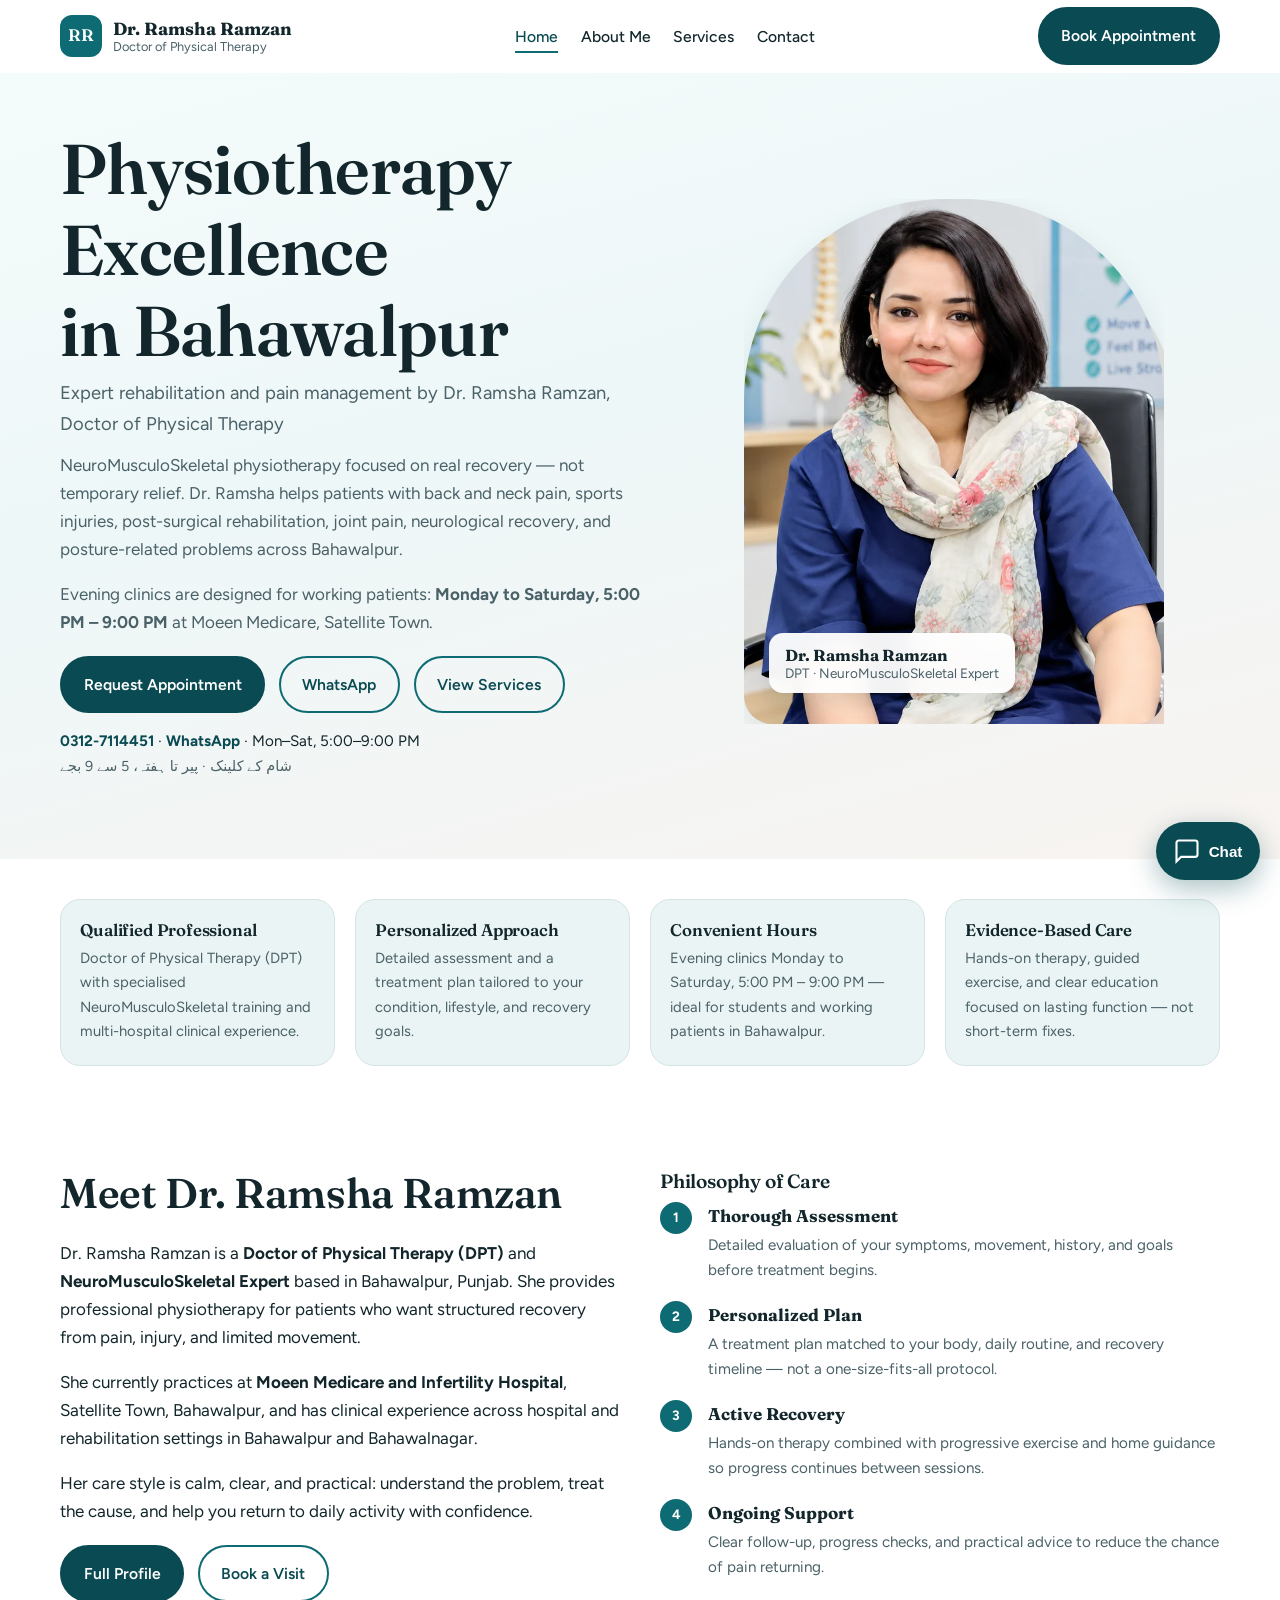
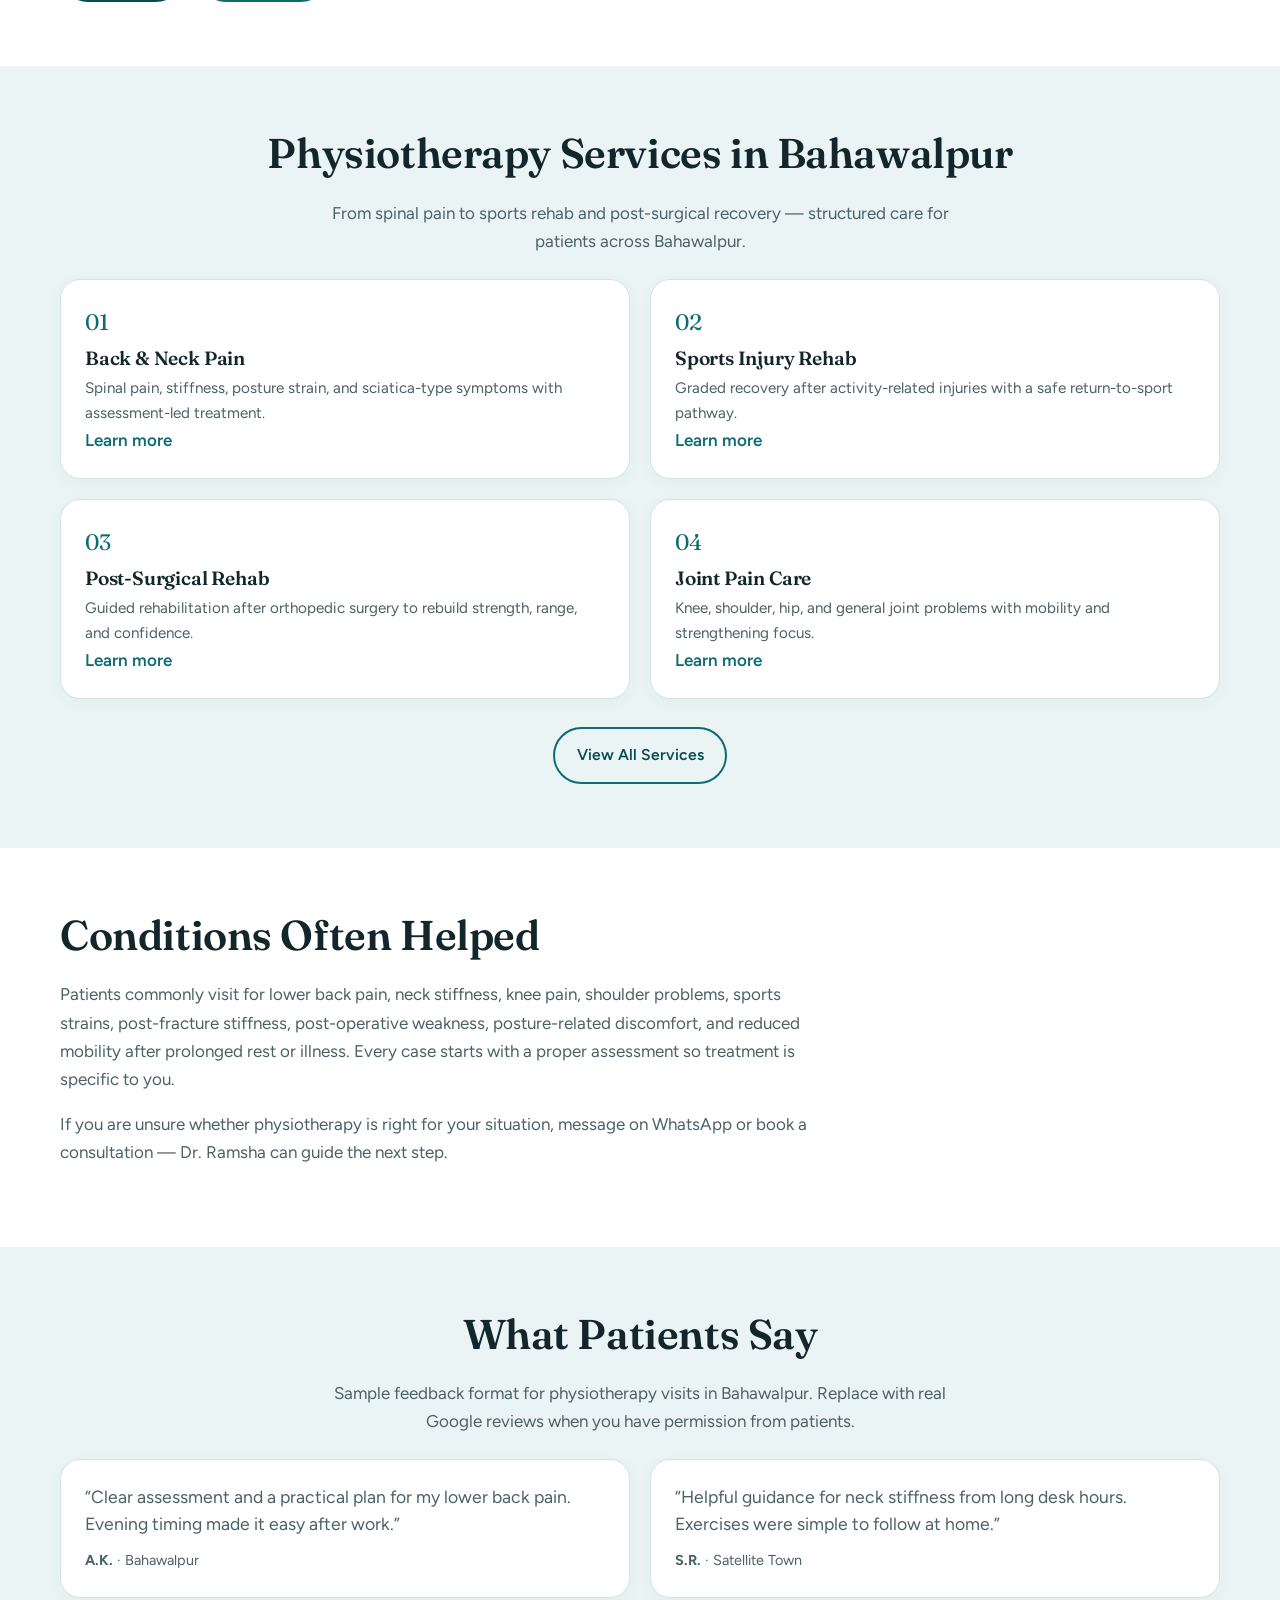
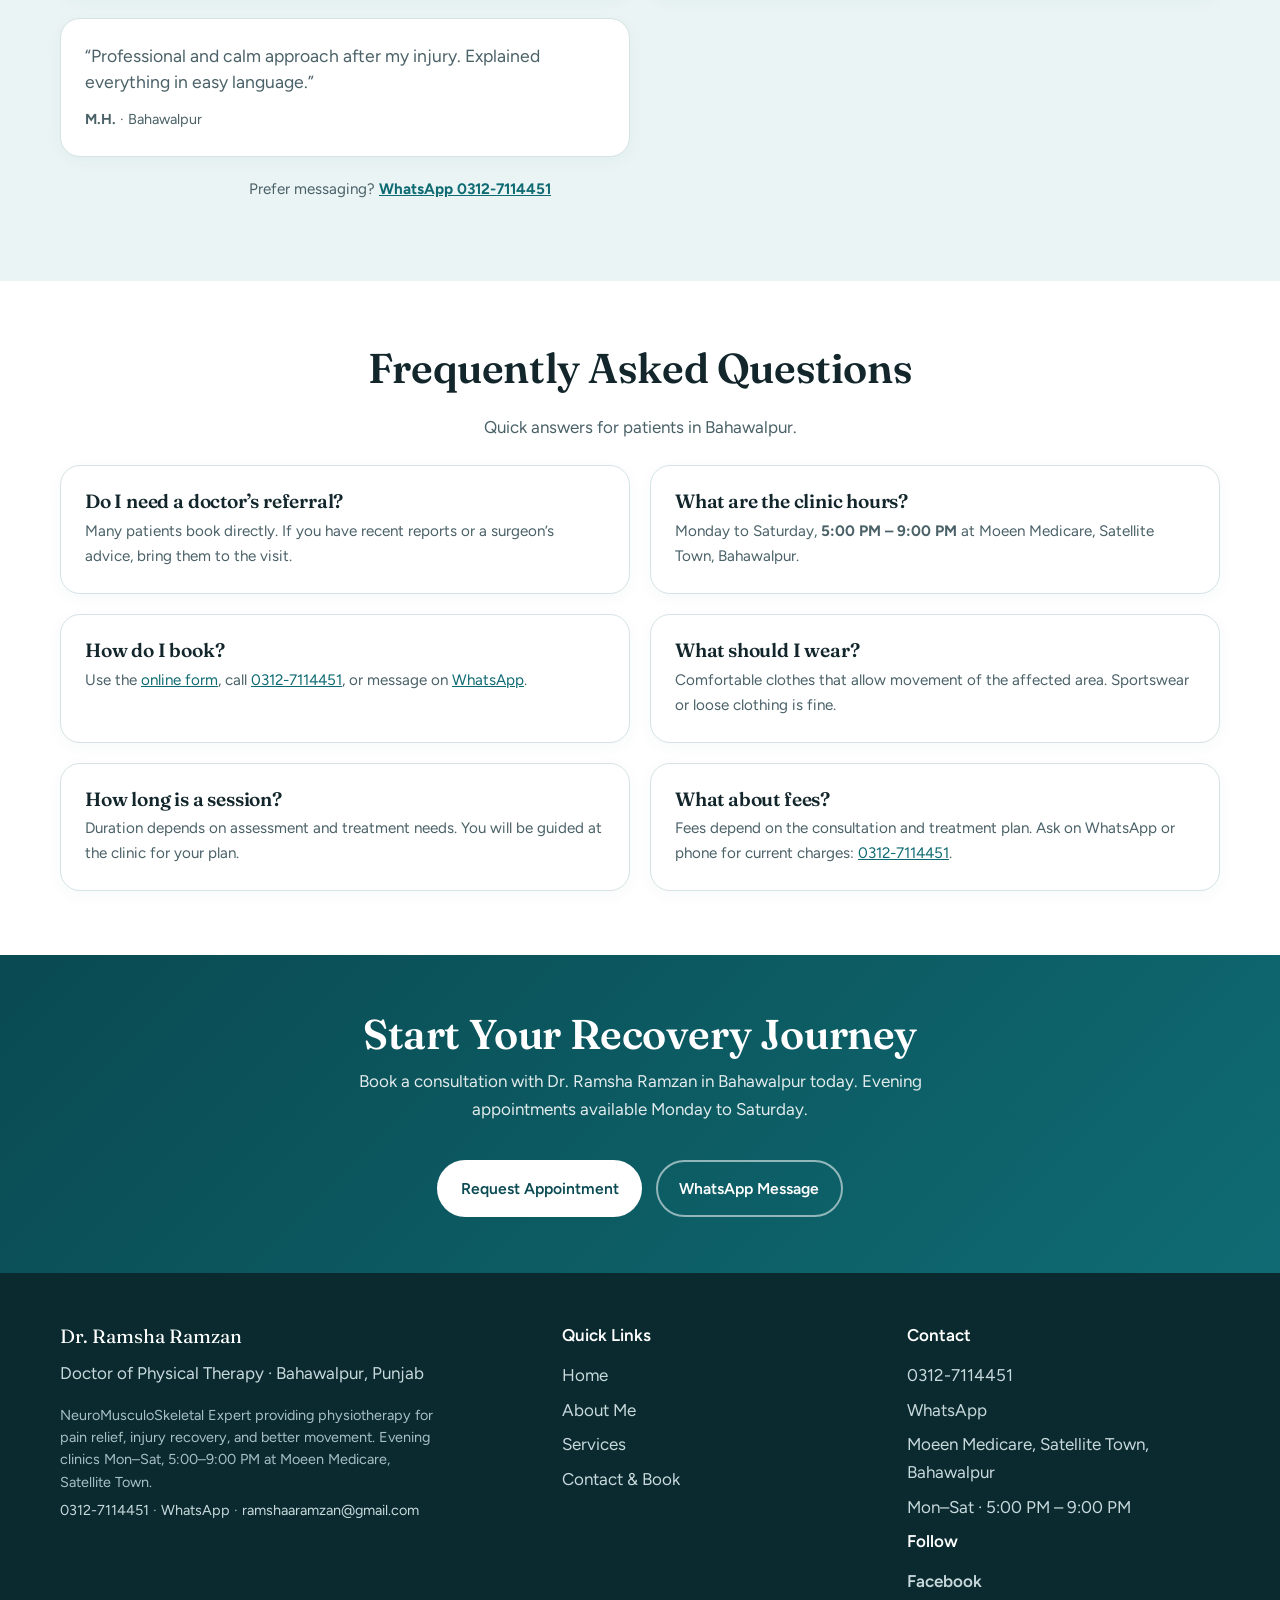
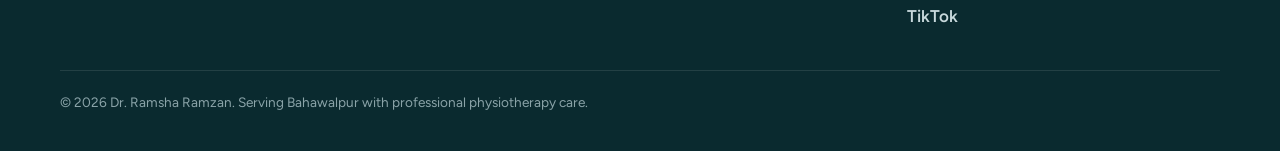
==== commit 6933e06f: "Home: testimonials, FAQ, OG tags, schema — keep all existing content" ====
--- a/index.html
+++ b/index.html
@@ -10,12 +10,53 @@
   <meta name="theme-color" content="#0F6B73">
   <meta name="geo.region" content="PK-PB">
   <meta name="geo.placename" content="Bahawalpur">
-  <link rel="stylesheet" href="css/style.css?v=27">
-  <link rel="stylesheet" href="css/responsive.css?v=27">
-  <link rel="stylesheet" href="css/mobile.css?v=27">
+  <meta property="og:type" content="website">
+  <meta property="og:locale" content="en_PK">
+  <meta property="og:site_name" content="Dr. Ramsha Ramzan | Physiotherapist Bahawalpur">
+  <meta property="og:title" content="Physiotherapist in Bahawalpur | Dr. Ramsha Ramzan, DPT">
+  <meta property="og:description" content="Dr. Ramsha Ramzan — Doctor of Physical Therapy in Bahawalpur. NeuroMusculoSkeletal care, evening clinics Mon–Sat.">
+  <meta property="og:url" content="https://joshwilsonnlr.github.io/Dr.ramsha/">
+  <meta property="og:image" content="https://joshwilsonnlr.github.io/Dr.ramsha/images/dr-ramsha-ramzan-900.webp">
+  <meta name="twitter:card" content="summary_large_image">
+  <meta name="twitter:title" content="Physiotherapist in Bahawalpur | Dr. Ramsha Ramzan, DPT">
+  <meta name="twitter:description" content="Dr. Ramsha Ramzan — Doctor of Physical Therapy in Bahawalpur. NeuroMusculoSkeletal care, evening clinics Mon–Sat.">
+  <meta name="twitter:image" content="https://joshwilsonnlr.github.io/Dr.ramsha/images/dr-ramsha-ramzan-900.webp">
+  <link rel="stylesheet" href="css/style.css?v=30">
+  <link rel="stylesheet" href="css/responsive.css?v=30">
+  <link rel="stylesheet" href="css/mobile.css?v=30">
   <link rel="preconnect" href="https://fonts.googleapis.com">
   <link rel="preconnect" href="https://fonts.gstatic.com" crossorigin>
   <link href="https://fonts.googleapis.com/css2?family=Fraunces:opsz,wght@9..144,500;9..144,600&family=Figtree:wght@400;500;600;700&display=swap" rel="stylesheet">
+  <script type="application/ld+json">
+  {
+    "@context": "https://schema.org",
+    "@type": "Physician",
+    "name": "Dr. Ramsha Ramzan",
+    "description": "Doctor of Physical Therapy and NeuroMusculoSkeletal specialist in Bahawalpur, Punjab.",
+    "url": "https://joshwilsonnlr.github.io/Dr.ramsha/",
+    "image": "https://joshwilsonnlr.github.io/Dr.ramsha/images/dr-ramsha-ramzan-900.webp",
+    "telephone": "+923127114451",
+    "email": "ramshaaramzan@gmail.com",
+    "medicalSpecialty": "Physiotherapy",
+    "address": {
+      "@type": "PostalAddress",
+      "streetAddress": "Moeen Medicare and Infertility Hospital, Satellite Town",
+      "addressLocality": "Bahawalpur",
+      "addressRegion": "Punjab",
+      "addressCountry": "PK"
+    },
+    "openingHoursSpecification": {
+      "@type": "OpeningHoursSpecification",
+      "dayOfWeek": ["Monday","Tuesday","Wednesday","Thursday","Friday","Saturday"],
+      "opens": "17:00",
+      "closes": "21:00"
+    },
+    "sameAs": [
+      "https://www.facebook.com/ramsha.ramzan.2025",
+      "https://www.tiktok.com/@drramsharramzan"
+    ]
+  }
+  </script>
 </head>
 <body>
   <a class="skip-link" href="#main">Skip to content</a>
@@ -48,13 +89,14 @@
           <p class="hero-body">Evening clinics are designed for working patients: <strong>Monday to Saturday, 5:00 PM – 9:00 PM</strong> at Moeen Medicare, Satellite Town.</p>
           <div class="btn-row">
             <a class="btn btn-primary" href="contact.html#book">Request Appointment</a>
+            <a class="btn btn-outline" href="https://wa.me/923127114451">WhatsApp</a>
             <a class="btn btn-outline" href="services.html">View Services</a>
           </div>
-          <p class="hero-contact"><a href="tel:+923127114451"><strong>0312-7114451</strong></a> · <a href="https://wa.me/923127114451"><strong>WhatsApp</strong></a> · Mon–Sat, 5:00–9:00 PM</p>
+          <p class="hero-contact"><a href="tel:+923127114451"><strong>0312-7114451</strong></a> · <a href="https://wa.me/923127114451"><strong>WhatsApp</strong></a> · Mon–Sat, 5:00–9:00 PM<br><span style="color:var(--muted);font-size:0.9rem;">شام کے کلینک · پیر تا ہفتہ، 5 سے 9 بجے</span></p>
         </div>
         <figure class="hero-portrait reveal">
           <div class="portrait-frame">
-            <img src="images/dr-ramsha-ramzan-900.webp" srcset="images/dr-ramsha-ramzan-480.webp 480w, images/dr-ramsha-ramzan-900.webp 900w" loading="eager" alt="Dr. Ramsha Ramzan, Physiotherapist in Bahawalpur">
+            <img src="images/dr-ramsha-ramzan-900.webp" srcset="images/dr-ramsha-ramzan-480.webp 480w, images/dr-ramsha-ramzan-900.webp 900w" loading="eager" alt="Dr. Ramsha Ramzan, Physiotherapist in Bahawalpur, Doctor of Physical Therapy">
           </div>
           <figcaption class="portrait-tag"><strong>Dr. Ramsha Ramzan</strong><span>DPT · NeuroMusculoSkeletal Expert</span></figcaption>
         </figure>
@@ -111,6 +153,45 @@
         <p style="color:var(--muted);">If you are unsure whether physiotherapy is right for your situation, message on WhatsApp or book a consultation — Dr. Ramsha can guide the next step.</p>
       </div>
     </section>
+    <section class="section tint" id="reviews">
+      <div class="container">
+        <div class="reveal" style="text-align:center;margin-bottom:1.5rem;">
+          <h2>What Patients Say</h2>
+          <p style="color:var(--muted);max-width:40rem;margin:0.5rem auto 0;">Sample feedback format for physiotherapy visits in Bahawalpur. Replace with real Google reviews when you have permission from patients.</p>
+        </div>
+        <div class="services-showcase">
+          <article class="service-showcase reveal">
+            <p style="font-size:1.1rem;line-height:1.5;margin-bottom:0.75rem;">“Clear assessment and a practical plan for my lower back pain. Evening timing made it easy after work.”</p>
+            <p style="margin:0;color:var(--muted);font-size:0.9rem;"><strong>A.K.</strong> · Bahawalpur</p>
+          </article>
+          <article class="service-showcase reveal">
+            <p style="font-size:1.1rem;line-height:1.5;margin-bottom:0.75rem;">“Helpful guidance for neck stiffness from long desk hours. Exercises were simple to follow at home.”</p>
+            <p style="margin:0;color:var(--muted);font-size:0.9rem;"><strong>S.R.</strong> · Satellite Town</p>
+          </article>
+          <article class="service-showcase reveal">
+            <p style="font-size:1.1rem;line-height:1.5;margin-bottom:0.75rem;">“Professional and calm approach after my injury. Explained everything in easy language.”</p>
+            <p style="margin:0;color:var(--muted);font-size:0.9rem;"><strong>M.H.</strong> · Bahawalpur</p>
+          </article>
+        </div>
+        <p class="reveal" style="text-align:center;margin-top:1.25rem;color:var(--muted);font-size:0.95rem;">Prefer messaging? <a href="https://wa.me/923127114451"><strong>WhatsApp 0312-7114451</strong></a></p>
+      </div>
+    </section>
+    <section class="section" id="faq">
+      <div class="container">
+        <div class="reveal" style="text-align:center;margin-bottom:1.5rem;">
+          <h2>Frequently Asked Questions</h2>
+          <p style="color:var(--muted);max-width:40rem;margin:0.5rem auto 0;">Quick answers for patients in Bahawalpur.</p>
+        </div>
+        <div class="services-showcase">
+          <article class="service-showcase reveal"><h3>Do I need a doctor’s referral?</h3><p>Many patients book directly. If you have recent reports or a surgeon’s advice, bring them to the visit.</p></article>
+          <article class="service-showcase reveal"><h3>What are the clinic hours?</h3><p>Monday to Saturday, <strong>5:00 PM – 9:00 PM</strong> at Moeen Medicare, Satellite Town, Bahawalpur.</p></article>
+          <article class="service-showcase reveal"><h3>How do I book?</h3><p>Use the <a href="contact.html#book">online form</a>, call <a href="tel:+923127114451">0312-7114451</a>, or message on <a href="https://wa.me/923127114451">WhatsApp</a>.</p></article>
+          <article class="service-showcase reveal"><h3>What should I wear?</h3><p>Comfortable clothes that allow movement of the affected area. Sportswear or loose clothing is fine.</p></article>
+          <article class="service-showcase reveal"><h3>How long is a session?</h3><p>Duration depends on assessment and treatment needs. You will be guided at the clinic for your plan.</p></article>
+          <article class="service-showcase reveal"><h3>What about fees?</h3><p>Fees depend on the consultation and treatment plan. Ask on WhatsApp or phone for current charges: <a href="https://wa.me/923127114451">0312-7114451</a>.</p></article>
+        </div>
+      </div>
+    </section>
     <section class="cta-premium">
       <div class="container cta-inner reveal">
         <h2>Start Your Recovery Journey</h2>
@@ -157,12 +238,9 @@
     <div class="container footer-base"><p>© 2026 Dr. Ramsha Ramzan. Serving Bahawalpur with professional physiotherapy care.</p></div>
   </footer>
   <div class="chat-widget" id="chat-widget">
-    <div class="chat-panel" id="chat-panel" role="dialog" aria-label="AI clinic assistant" hidden>
+    <div class="chat-panel" id="chat-panel" role="dialog" aria-label="Clinic assistant" hidden>
       <div class="chat-panel-header">
-        <div>
-          <strong>AI Assistant</strong>
-          <span>Dr. Ramsha Ramzan · Physiotherapy</span>
-        </div>
+        <div><strong>Clinic Assistant</strong><span>Dr. Ramsha Ramzan · Physiotherapy</span></div>
         <button type="button" class="chat-close" id="chat-close" aria-label="Close chat">&times;</button>
       </div>
       <div class="chat-panel-body">
@@ -175,7 +253,7 @@
         </form>
       </div>
     </div>
-    <button type="button" class="chat-fab" id="chat-fab" aria-label="Open AI chat" aria-expanded="false" aria-controls="chat-panel">
+    <button type="button" class="chat-fab" id="chat-fab" aria-label="Open clinic chat" aria-expanded="false" aria-controls="chat-panel">
       <svg class="chat-fab-icon chat-fab-open" viewBox="0 0 24 24" width="28" height="28" fill="none" stroke="currentColor" stroke-width="1.8" aria-hidden="true"><path d="M21 15a2 2 0 0 1-2 2H7l-4 4V5a2 2 0 0 1 2-2h14a2 2 0 0 1 2 2z"/></svg>
       <svg class="chat-fab-icon chat-fab-close" viewBox="0 0 24 24" width="26" height="26" fill="none" stroke="currentColor" stroke-width="2" aria-hidden="true" hidden><path d="M18 6L6 18M6 6l12 12"/></svg>
       <span class="chat-fab-label">Chat</span>
@@ -186,7 +264,7 @@
     <a href="contact.html#book" class="mobile-book" title="Book"><svg class="icon" viewBox="0 0 24 24" fill="none" stroke="currentColor" stroke-width="1.8"><rect x="3" y="4" width="18" height="18" rx="2"/><path d="M16 2v4M8 2v4M3 10h18"/></svg><span>Book</span></a>
     <a href="https://wa.me/923127114451" title="WhatsApp" rel="noopener"><svg class="icon" viewBox="0 0 24 24" fill="none" stroke="currentColor" stroke-width="1.8"><path d="M21 15a2 2 0 0 1-2 2H7l-4 4V5a2 2 0 0 1 2-2h14a2 2 0 0 1 2 2z"/></svg><span>WhatsApp</span></a>
   </div>
-  <script src="js/main.js?v=27" defer></script>
-  <script src="js/chatbot.js?v=27" defer></script>
+  <script src="js/main.js?v=30" defer></script>
+  <script src="js/chatbot.js?v=30" defer></script>
 </body>
 </html>
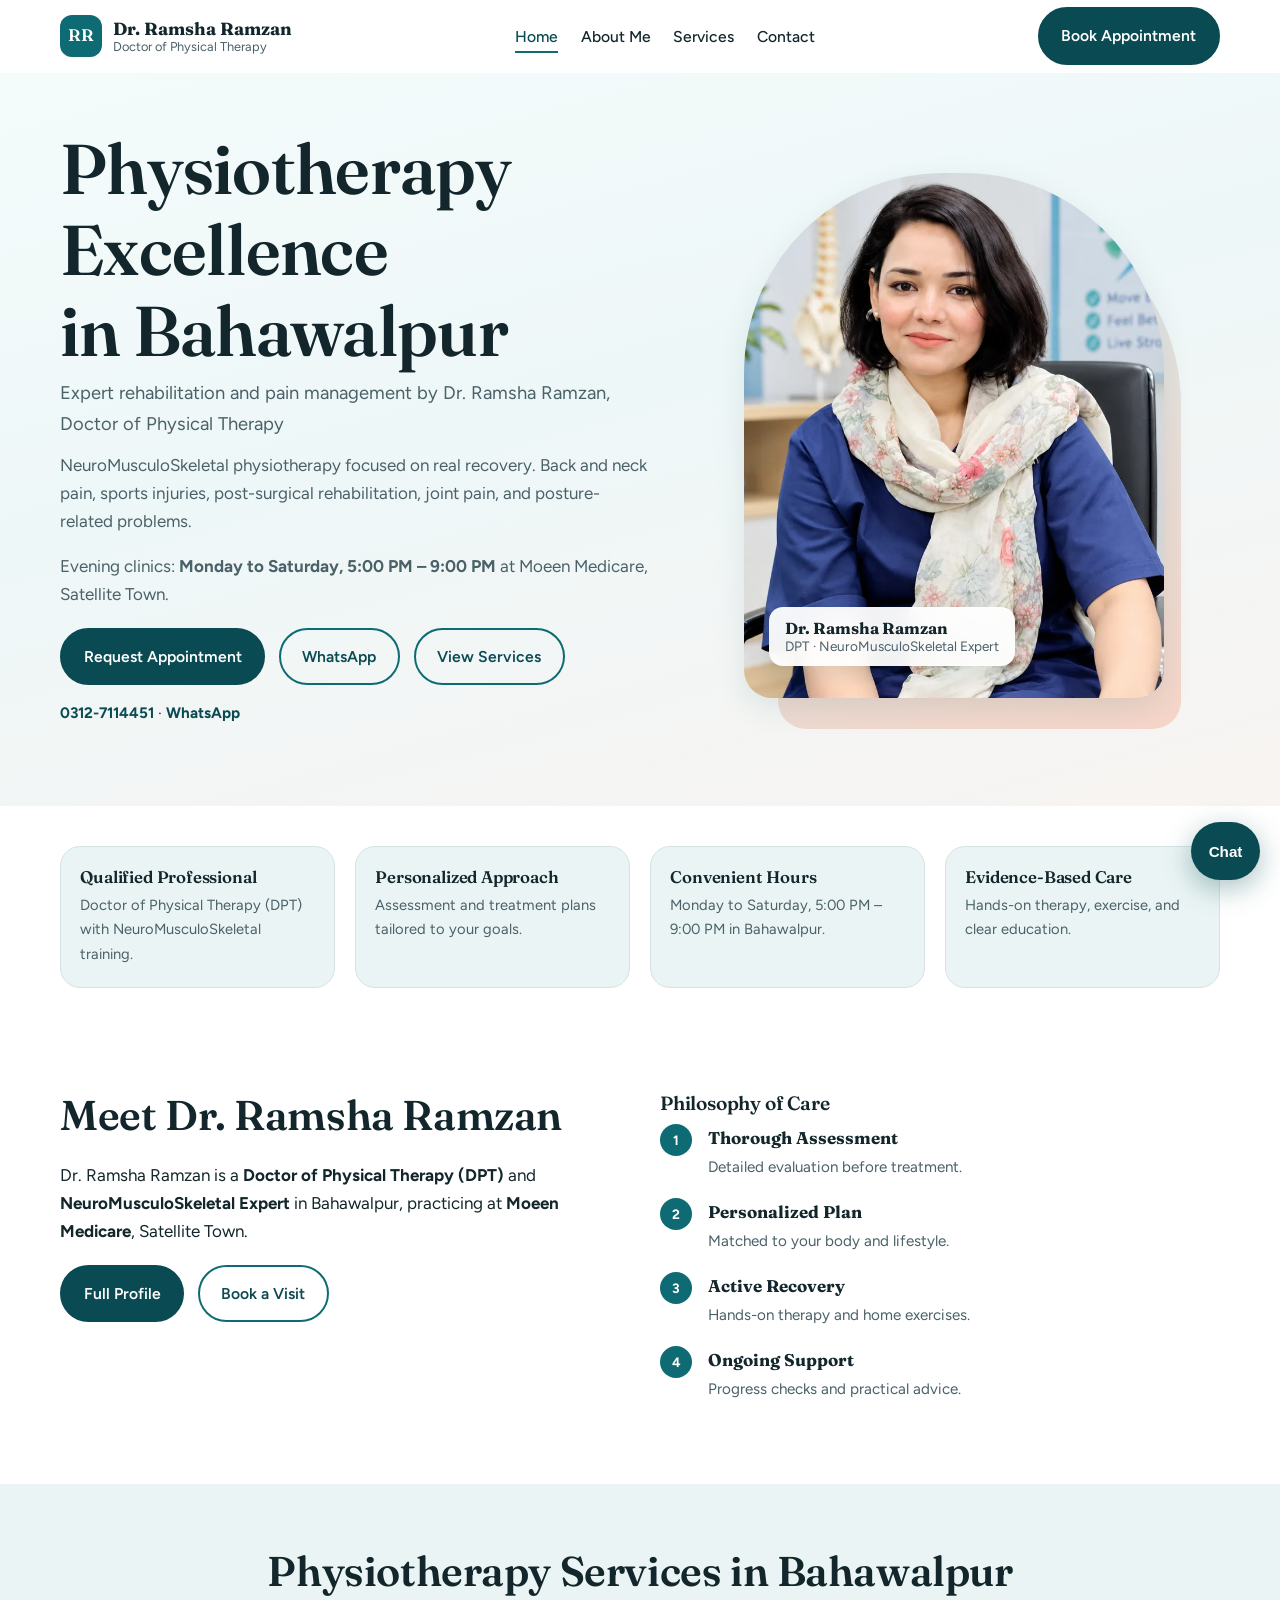
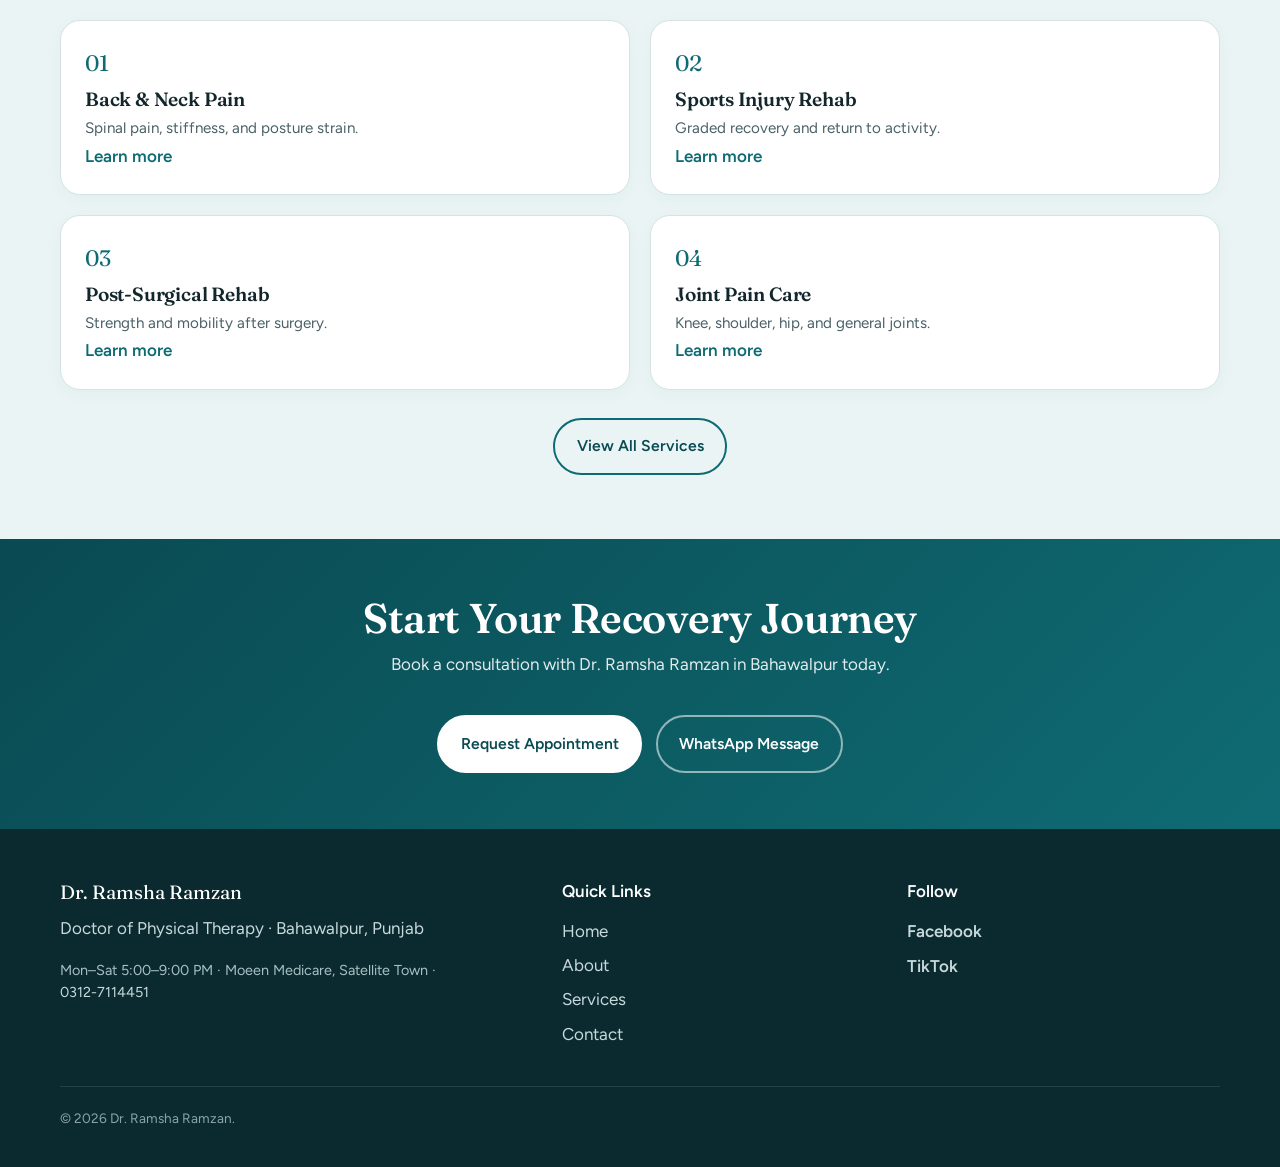
==== commit 4691d145: "Cache-bust assets v=32 for mobile menu fix" ====
--- a/index.html
+++ b/index.html
@@ -8,55 +8,12 @@
   <link rel="canonical" href="https://joshwilsonnlr.github.io/Dr.ramsha/">
   <link rel="icon" type="image/svg+xml" href="assets/favicon.svg">
   <meta name="theme-color" content="#0F6B73">
-  <meta name="geo.region" content="PK-PB">
-  <meta name="geo.placename" content="Bahawalpur">
-  <meta property="og:type" content="website">
-  <meta property="og:locale" content="en_PK">
-  <meta property="og:site_name" content="Dr. Ramsha Ramzan | Physiotherapist Bahawalpur">
+  <link rel="stylesheet" href="css/style.css?v=32">
+  <link rel="stylesheet" href="css/responsive.css?v=32">
+  <link rel="stylesheet" href="css/mobile.css?v=32">
+  <link href="https://fonts.googleapis.com/css2?family=Fraunces:opsz,wght@9..144,500;9..144,600&family=Figtree:wght@400;500;600;700&display=swap" rel="stylesheet">
   <meta property="og:title" content="Physiotherapist in Bahawalpur | Dr. Ramsha Ramzan, DPT">
-  <meta property="og:description" content="Dr. Ramsha Ramzan — Doctor of Physical Therapy in Bahawalpur. NeuroMusculoSkeletal care, evening clinics Mon–Sat.">
-  <meta property="og:url" content="https://joshwilsonnlr.github.io/Dr.ramsha/">
   <meta property="og:image" content="https://joshwilsonnlr.github.io/Dr.ramsha/images/dr-ramsha-ramzan-900.webp">
-  <meta name="twitter:card" content="summary_large_image">
-  <meta name="twitter:title" content="Physiotherapist in Bahawalpur | Dr. Ramsha Ramzan, DPT">
-  <meta name="twitter:description" content="Dr. Ramsha Ramzan — Doctor of Physical Therapy in Bahawalpur. NeuroMusculoSkeletal care, evening clinics Mon–Sat.">
-  <meta name="twitter:image" content="https://joshwilsonnlr.github.io/Dr.ramsha/images/dr-ramsha-ramzan-900.webp">
-  <link rel="stylesheet" href="css/style.css?v=30">
-  <link rel="stylesheet" href="css/responsive.css?v=30">
-  <link rel="stylesheet" href="css/mobile.css?v=30">
-  <link rel="preconnect" href="https://fonts.googleapis.com">
-  <link rel="preconnect" href="https://fonts.gstatic.com" crossorigin>
-  <link href="https://fonts.googleapis.com/css2?family=Fraunces:opsz,wght@9..144,500;9..144,600&family=Figtree:wght@400;500;600;700&display=swap" rel="stylesheet">
-  <script type="application/ld+json">
-  {
-    "@context": "https://schema.org",
-    "@type": "Physician",
-    "name": "Dr. Ramsha Ramzan",
-    "description": "Doctor of Physical Therapy and NeuroMusculoSkeletal specialist in Bahawalpur, Punjab.",
-    "url": "https://joshwilsonnlr.github.io/Dr.ramsha/",
-    "image": "https://joshwilsonnlr.github.io/Dr.ramsha/images/dr-ramsha-ramzan-900.webp",
-    "telephone": "+923127114451",
-    "email": "ramshaaramzan@gmail.com",
-    "medicalSpecialty": "Physiotherapy",
-    "address": {
-      "@type": "PostalAddress",
-      "streetAddress": "Moeen Medicare and Infertility Hospital, Satellite Town",
-      "addressLocality": "Bahawalpur",
-      "addressRegion": "Punjab",
-      "addressCountry": "PK"
-    },
-    "openingHoursSpecification": {
-      "@type": "OpeningHoursSpecification",
-      "dayOfWeek": ["Monday","Tuesday","Wednesday","Thursday","Friday","Saturday"],
-      "opens": "17:00",
-      "closes": "21:00"
-    },
-    "sameAs": [
-      "https://www.facebook.com/ramsha.ramzan.2025",
-      "https://www.tiktok.com/@drramsharramzan"
-    ]
-  }
-  </script>
 </head>
 <body>
   <a class="skip-link" href="#main">Skip to content</a>
@@ -76,7 +33,7 @@
         </ul>
       </nav>
       <a class="btn btn-primary nav-cta" href="contact.html#book">Book Appointment</a>
-      <button class="nav-toggle" id="nav-toggle" aria-expanded="false" aria-controls="main-nav" aria-label="Open menu"><span></span><span></span><span></span></button>
+      <button type="button" class="nav-toggle" id="nav-toggle" aria-expanded="false" aria-controls="main-nav" aria-label="Open menu"><span></span><span></span><span></span></button>
     </div>
   </header>
   <main id="main">
@@ -85,18 +42,18 @@
         <div class="hero-copy">
           <h1 class="hero-headline">Physiotherapy Excellence in Bahawalpur</h1>
           <p class="hero-tagline">Expert rehabilitation and pain management by Dr. Ramsha Ramzan, Doctor of Physical Therapy</p>
-          <p class="hero-body">NeuroMusculoSkeletal physiotherapy focused on real recovery — not temporary relief. Dr. Ramsha helps patients with back and neck pain, sports injuries, post-surgical rehabilitation, joint pain, neurological recovery, and posture-related problems across Bahawalpur.</p>
-          <p class="hero-body">Evening clinics are designed for working patients: <strong>Monday to Saturday, 5:00 PM – 9:00 PM</strong> at Moeen Medicare, Satellite Town.</p>
+          <p class="hero-body">NeuroMusculoSkeletal physiotherapy focused on real recovery. Back and neck pain, sports injuries, post-surgical rehabilitation, joint pain, and posture-related problems.</p>
+          <p class="hero-body">Evening clinics: <strong>Monday to Saturday, 5:00 PM – 9:00 PM</strong> at Moeen Medicare, Satellite Town.</p>
           <div class="btn-row">
             <a class="btn btn-primary" href="contact.html#book">Request Appointment</a>
             <a class="btn btn-outline" href="https://wa.me/923127114451">WhatsApp</a>
             <a class="btn btn-outline" href="services.html">View Services</a>
           </div>
-          <p class="hero-contact"><a href="tel:+923127114451"><strong>0312-7114451</strong></a> · <a href="https://wa.me/923127114451"><strong>WhatsApp</strong></a> · Mon–Sat, 5:00–9:00 PM<br><span style="color:var(--muted);font-size:0.9rem;">شام کے کلینک · پیر تا ہفتہ، 5 سے 9 بجے</span></p>
+          <p class="hero-contact"><a href="tel:+923127114451"><strong>0312-7114451</strong></a> · <a href="https://wa.me/923127114451"><strong>WhatsApp</strong></a></p>
         </div>
         <figure class="hero-portrait reveal">
           <div class="portrait-frame">
-            <img src="images/dr-ramsha-ramzan-900.webp" srcset="images/dr-ramsha-ramzan-480.webp 480w, images/dr-ramsha-ramzan-900.webp 900w" loading="eager" alt="Dr. Ramsha Ramzan, Physiotherapist in Bahawalpur, Doctor of Physical Therapy">
+            <img src="images/dr-ramsha-ramzan-900.webp" srcset="images/dr-ramsha-ramzan-480.webp 480w, images/dr-ramsha-ramzan-900.webp 900w" loading="eager" alt="Dr. Ramsha Ramzan, Physiotherapist in Bahawalpur">
           </div>
           <figcaption class="portrait-tag"><strong>Dr. Ramsha Ramzan</strong><span>DPT · NeuroMusculoSkeletal Expert</span></figcaption>
         </figure>
@@ -104,98 +61,44 @@
     </section>
     <section class="trust-section">
       <div class="container trust-grid">
-        <div class="trust-item reveal"><h3>Qualified Professional</h3><p>Doctor of Physical Therapy (DPT) with specialised NeuroMusculoSkeletal training and multi-hospital clinical experience.</p></div>
-        <div class="trust-item reveal"><h3>Personalized Approach</h3><p>Detailed assessment and a treatment plan tailored to your condition, lifestyle, and recovery goals.</p></div>
-        <div class="trust-item reveal"><h3>Convenient Hours</h3><p>Evening clinics Monday to Saturday, 5:00 PM – 9:00 PM — ideal for students and working patients in Bahawalpur.</p></div>
-        <div class="trust-item reveal"><h3>Evidence-Based Care</h3><p>Hands-on therapy, guided exercise, and clear education focused on lasting function — not short-term fixes.</p></div>
+        <div class="trust-item reveal"><h3>Qualified Professional</h3><p>Doctor of Physical Therapy (DPT) with NeuroMusculoSkeletal training.</p></div>
+        <div class="trust-item reveal"><h3>Personalized Approach</h3><p>Assessment and treatment plans tailored to your goals.</p></div>
+        <div class="trust-item reveal"><h3>Convenient Hours</h3><p>Monday to Saturday, 5:00 PM – 9:00 PM in Bahawalpur.</p></div>
+        <div class="trust-item reveal"><h3>Evidence-Based Care</h3><p>Hands-on therapy, exercise, and clear education.</p></div>
       </div>
     </section>
     <section class="section">
       <div class="container split">
         <div class="reveal">
           <h2>Meet Dr. Ramsha Ramzan</h2>
-          <p>Dr. Ramsha Ramzan is a <strong>Doctor of Physical Therapy (DPT)</strong> and <strong>NeuroMusculoSkeletal Expert</strong> based in Bahawalpur, Punjab. She provides professional physiotherapy for patients who want structured recovery from pain, injury, and limited movement.</p>
-          <p>She currently practices at <strong>Moeen Medicare and Infertility Hospital</strong>, Satellite Town, Bahawalpur, and has clinical experience across hospital and rehabilitation settings in Bahawalpur and Bahawalnagar.</p>
-          <p>Her care style is calm, clear, and practical: understand the problem, treat the cause, and help you return to daily activity with confidence.</p>
-          <div class="btn-row">
-            <a class="btn btn-primary" href="about.html">Full Profile</a>
-            <a class="btn btn-outline" href="contact.html#book">Book a Visit</a>
-          </div>
+          <p>Dr. Ramsha Ramzan is a <strong>Doctor of Physical Therapy (DPT)</strong> and <strong>NeuroMusculoSkeletal Expert</strong> in Bahawalpur, practicing at <strong>Moeen Medicare</strong>, Satellite Town.</p>
+          <div class="btn-row"><a class="btn btn-primary" href="about.html">Full Profile</a><a class="btn btn-outline" href="contact.html#book">Book a Visit</a></div>
         </div>
         <div class="reveal">
           <h3>Philosophy of Care</h3>
-          <div class="philosophy-point"><span class="step-badge">1</span><div><h4>Thorough Assessment</h4><p>Detailed evaluation of your symptoms, movement, history, and goals before treatment begins.</p></div></div>
-          <div class="philosophy-point"><span class="step-badge">2</span><div><h4>Personalized Plan</h4><p>A treatment plan matched to your body, daily routine, and recovery timeline — not a one-size-fits-all protocol.</p></div></div>
-          <div class="philosophy-point"><span class="step-badge">3</span><div><h4>Active Recovery</h4><p>Hands-on therapy combined with progressive exercise and home guidance so progress continues between sessions.</p></div></div>
-          <div class="philosophy-point"><span class="step-badge">4</span><div><h4>Ongoing Support</h4><p>Clear follow-up, progress checks, and practical advice to reduce the chance of pain returning.</p></div></div>
+          <div class="philosophy-point"><span class="step-badge">1</span><div><h4>Thorough Assessment</h4><p>Detailed evaluation before treatment.</p></div></div>
+          <div class="philosophy-point"><span class="step-badge">2</span><div><h4>Personalized Plan</h4><p>Matched to your body and lifestyle.</p></div></div>
+          <div class="philosophy-point"><span class="step-badge">3</span><div><h4>Active Recovery</h4><p>Hands-on therapy and home exercises.</p></div></div>
+          <div class="philosophy-point"><span class="step-badge">4</span><div><h4>Ongoing Support</h4><p>Progress checks and practical advice.</p></div></div>
         </div>
       </div>
     </section>
     <section class="section tint">
       <div class="container">
-        <div style="text-align:center;margin-bottom:1.5rem;" class="reveal">
-          <h2>Physiotherapy Services in Bahawalpur</h2>
-          <p style="color:var(--muted);max-width:42rem;margin:0.5rem auto 0;">From spinal pain to sports rehab and post-surgical recovery — structured care for patients across Bahawalpur.</p>
-        </div>
+        <h2 class="reveal" style="text-align:center;">Physiotherapy Services in Bahawalpur</h2>
         <div class="services-showcase">
-          <article class="service-showcase reveal"><div class="service-number">01</div><h3>Back &amp; Neck Pain</h3><p>Spinal pain, stiffness, posture strain, and sciatica-type symptoms with assessment-led treatment.</p><a class="link-arrow" href="services.html">Learn more</a></article>
-          <article class="service-showcase reveal"><div class="service-number">02</div><h3>Sports Injury Rehab</h3><p>Graded recovery after activity-related injuries with a safe return-to-sport pathway.</p><a class="link-arrow" href="services.html">Learn more</a></article>
-          <article class="service-showcase reveal"><div class="service-number">03</div><h3>Post-Surgical Rehab</h3><p>Guided rehabilitation after orthopedic surgery to rebuild strength, range, and confidence.</p><a class="link-arrow" href="services.html">Learn more</a></article>
-          <article class="service-showcase reveal"><div class="service-number">04</div><h3>Joint Pain Care</h3><p>Knee, shoulder, hip, and general joint problems with mobility and strengthening focus.</p><a class="link-arrow" href="services.html">Learn more</a></article>
+          <article class="service-showcase reveal"><div class="service-number">01</div><h3>Back & Neck Pain</h3><p>Spinal pain, stiffness, and posture strain.</p><a class="link-arrow" href="services.html">Learn more</a></article>
+          <article class="service-showcase reveal"><div class="service-number">02</div><h3>Sports Injury Rehab</h3><p>Graded recovery and return to activity.</p><a class="link-arrow" href="services.html">Learn more</a></article>
+          <article class="service-showcase reveal"><div class="service-number">03</div><h3>Post-Surgical Rehab</h3><p>Strength and mobility after surgery.</p><a class="link-arrow" href="services.html">Learn more</a></article>
+          <article class="service-showcase reveal"><div class="service-number">04</div><h3>Joint Pain Care</h3><p>Knee, shoulder, hip, and general joints.</p><a class="link-arrow" href="services.html">Learn more</a></article>
         </div>
         <div class="view-all-cta reveal"><a class="btn btn-outline" href="services.html">View All Services</a></div>
-      </div>
-    </section>
-    <section class="section">
-      <div class="container reveal">
-        <h2>Conditions Often Helped</h2>
-        <p style="color:var(--muted);">Patients commonly visit for lower back pain, neck stiffness, knee pain, shoulder problems, sports strains, post-fracture stiffness, post-operative weakness, posture-related discomfort, and reduced mobility after prolonged rest or illness. Every case starts with a proper assessment so treatment is specific to you.</p>
-        <p style="color:var(--muted);">If you are unsure whether physiotherapy is right for your situation, message on WhatsApp or book a consultation — Dr. Ramsha can guide the next step.</p>
-      </div>
-    </section>
-    <section class="section tint" id="reviews">
-      <div class="container">
-        <div class="reveal" style="text-align:center;margin-bottom:1.5rem;">
-          <h2>What Patients Say</h2>
-          <p style="color:var(--muted);max-width:40rem;margin:0.5rem auto 0;">Sample feedback format for physiotherapy visits in Bahawalpur. Replace with real Google reviews when you have permission from patients.</p>
-        </div>
-        <div class="services-showcase">
-          <article class="service-showcase reveal">
-            <p style="font-size:1.1rem;line-height:1.5;margin-bottom:0.75rem;">“Clear assessment and a practical plan for my lower back pain. Evening timing made it easy after work.”</p>
-            <p style="margin:0;color:var(--muted);font-size:0.9rem;"><strong>A.K.</strong> · Bahawalpur</p>
-          </article>
-          <article class="service-showcase reveal">
-            <p style="font-size:1.1rem;line-height:1.5;margin-bottom:0.75rem;">“Helpful guidance for neck stiffness from long desk hours. Exercises were simple to follow at home.”</p>
-            <p style="margin:0;color:var(--muted);font-size:0.9rem;"><strong>S.R.</strong> · Satellite Town</p>
-          </article>
-          <article class="service-showcase reveal">
-            <p style="font-size:1.1rem;line-height:1.5;margin-bottom:0.75rem;">“Professional and calm approach after my injury. Explained everything in easy language.”</p>
-            <p style="margin:0;color:var(--muted);font-size:0.9rem;"><strong>M.H.</strong> · Bahawalpur</p>
-          </article>
-        </div>
-        <p class="reveal" style="text-align:center;margin-top:1.25rem;color:var(--muted);font-size:0.95rem;">Prefer messaging? <a href="https://wa.me/923127114451"><strong>WhatsApp 0312-7114451</strong></a></p>
-      </div>
-    </section>
-    <section class="section" id="faq">
-      <div class="container">
-        <div class="reveal" style="text-align:center;margin-bottom:1.5rem;">
-          <h2>Frequently Asked Questions</h2>
-          <p style="color:var(--muted);max-width:40rem;margin:0.5rem auto 0;">Quick answers for patients in Bahawalpur.</p>
-        </div>
-        <div class="services-showcase">
-          <article class="service-showcase reveal"><h3>Do I need a doctor’s referral?</h3><p>Many patients book directly. If you have recent reports or a surgeon’s advice, bring them to the visit.</p></article>
-          <article class="service-showcase reveal"><h3>What are the clinic hours?</h3><p>Monday to Saturday, <strong>5:00 PM – 9:00 PM</strong> at Moeen Medicare, Satellite Town, Bahawalpur.</p></article>
-          <article class="service-showcase reveal"><h3>How do I book?</h3><p>Use the <a href="contact.html#book">online form</a>, call <a href="tel:+923127114451">0312-7114451</a>, or message on <a href="https://wa.me/923127114451">WhatsApp</a>.</p></article>
-          <article class="service-showcase reveal"><h3>What should I wear?</h3><p>Comfortable clothes that allow movement of the affected area. Sportswear or loose clothing is fine.</p></article>
-          <article class="service-showcase reveal"><h3>How long is a session?</h3><p>Duration depends on assessment and treatment needs. You will be guided at the clinic for your plan.</p></article>
-          <article class="service-showcase reveal"><h3>What about fees?</h3><p>Fees depend on the consultation and treatment plan. Ask on WhatsApp or phone for current charges: <a href="https://wa.me/923127114451">0312-7114451</a>.</p></article>
-        </div>
       </div>
     </section>
     <section class="cta-premium">
       <div class="container cta-inner reveal">
         <h2>Start Your Recovery Journey</h2>
-        <p>Book a consultation with Dr. Ramsha Ramzan in Bahawalpur today. Evening appointments available Monday to Saturday.</p>
+        <p>Book a consultation with Dr. Ramsha Ramzan in Bahawalpur today.</p>
         <div class="btn-row" style="display:flex;justify-content:center;gap:0.85rem;width:100%;">
           <a class="btn btn-light" href="contact.html#book">Request Appointment</a>
           <a class="btn btn-ghost" href="https://wa.me/923127114451">WhatsApp Message</a>
@@ -208,63 +111,44 @@
       <div>
         <p class="footer-name">Dr. Ramsha Ramzan</p>
         <p>Doctor of Physical Therapy · Bahawalpur, Punjab</p>
-        <p class="footer-blurb">NeuroMusculoSkeletal Expert providing physiotherapy for pain relief, injury recovery, and better movement. Evening clinics Mon–Sat, 5:00–9:00 PM at Moeen Medicare, Satellite Town.</p>
-        <p class="footer-blurb"><a href="tel:+923127114451">0312-7114451</a> · <a href="https://wa.me/923127114451">WhatsApp</a> · <a href="mailto:ramshaaramzan@gmail.com">ramshaaramzan@gmail.com</a></p>
+        <p class="footer-blurb">Mon–Sat 5:00–9:00 PM · Moeen Medicare, Satellite Town · <a href="tel:+923127114451">0312-7114451</a></p>
       </div>
       <div>
         <p class="footer-h">Quick Links</p>
-        <ul>
-          <li><a href="index.html">Home</a></li>
-          <li><a href="about.html">About Me</a></li>
-          <li><a href="services.html">Services</a></li>
-          <li><a href="contact.html">Contact &amp; Book</a></li>
-        </ul>
+        <ul><li><a href="index.html">Home</a></li><li><a href="about.html">About</a></li><li><a href="services.html">Services</a></li><li><a href="contact.html">Contact</a></li></ul>
       </div>
       <div>
-        <p class="footer-h">Contact</p>
-        <ul>
-          <li><a href="tel:+923127114451">0312-7114451</a></li>
-          <li><a href="https://wa.me/923127114451">WhatsApp</a></li>
-          <li>Moeen Medicare, Satellite Town, Bahawalpur</li>
-          <li>Mon–Sat · 5:00 PM – 9:00 PM</li>
-        </ul>
         <p class="footer-h">Follow</p>
         <ul class="social-links">
-          <li><a href="https://www.facebook.com/ramsha.ramzan.2025" target="_blank" rel="noopener noreferrer">Facebook</a></li>
-          <li><a href="https://www.tiktok.com/@drramsharramzan" target="_blank" rel="noopener noreferrer">TikTok</a></li>
+          <li><a href="https://www.facebook.com/ramsha.ramzan.2025" target="_blank" rel="noopener">Facebook</a></li>
+          <li><a href="https://www.tiktok.com/@drramsharramzan" target="_blank" rel="noopener">TikTok</a></li>
         </ul>
       </div>
     </div>
-    <div class="container footer-base"><p>© 2026 Dr. Ramsha Ramzan. Serving Bahawalpur with professional physiotherapy care.</p></div>
+    <div class="container footer-base"><p>© 2026 Dr. Ramsha Ramzan.</p></div>
   </footer>
   <div class="chat-widget" id="chat-widget">
     <div class="chat-panel" id="chat-panel" role="dialog" aria-label="Clinic assistant" hidden>
       <div class="chat-panel-header">
-        <div><strong>Clinic Assistant</strong><span>Dr. Ramsha Ramzan · Physiotherapy</span></div>
+        <div><strong>Clinic Assistant</strong><span>Dr. Ramsha Ramzan</span></div>
         <button type="button" class="chat-close" id="chat-close" aria-label="Close chat">&times;</button>
       </div>
       <div class="chat-panel-body">
         <div class="chat-messages" id="chat-messages" aria-live="polite"></div>
         <form class="chat-form" id="chat-form" autocomplete="off">
-          <input type="text" id="chat-input" name="message" placeholder="Ask about hours, services, booking..." maxlength="300" aria-label="Type your message">
-          <button type="submit" class="chat-send" aria-label="Send message">
-            <svg viewBox="0 0 24 24" width="18" height="18" fill="none" stroke="currentColor" stroke-width="2"><path d="M22 2L11 13"/><path d="M22 2l-7 20-4-9-9-4 20-7z"/></svg>
-          </button>
+          <input type="text" id="chat-input" placeholder="Ask about hours, services..." maxlength="300" aria-label="Message">
+          <button type="submit" class="chat-send" aria-label="Send">Go</button>
         </form>
       </div>
     </div>
-    <button type="button" class="chat-fab" id="chat-fab" aria-label="Open clinic chat" aria-expanded="false" aria-controls="chat-panel">
-      <svg class="chat-fab-icon chat-fab-open" viewBox="0 0 24 24" width="28" height="28" fill="none" stroke="currentColor" stroke-width="1.8" aria-hidden="true"><path d="M21 15a2 2 0 0 1-2 2H7l-4 4V5a2 2 0 0 1 2-2h14a2 2 0 0 1 2 2z"/></svg>
-      <svg class="chat-fab-icon chat-fab-close" viewBox="0 0 24 24" width="26" height="26" fill="none" stroke="currentColor" stroke-width="2" aria-hidden="true" hidden><path d="M18 6L6 18M6 6l12 12"/></svg>
-      <span class="chat-fab-label">Chat</span>
-    </button>
+    <button type="button" class="chat-fab" id="chat-fab" aria-label="Open chat" aria-expanded="false" aria-controls="chat-panel"><span class="chat-fab-label">Chat</span></button>
   </div>
   <div class="mobile-actions" aria-label="Quick contact">
-    <a href="tel:+923127114451" title="Call"><svg class="icon" viewBox="0 0 24 24" fill="none" stroke="currentColor" stroke-width="1.8"><path d="M22 16.92v3a2 2 0 0 1-2.18 2 19.79 19.79 0 0 1-8.63-3.07 19.5 19.5 0 0 1-6-6 19.79 19.79 0 0 1-3.07-8.67A2 2 0 0 1 4.11 2h3a2 2 0 0 1 2 1.72c.127.96.361 1.903.7 2.81a2 2 0 0 1-.45 2.11L8.09 9.91a16 16 0 0 0 6 6l1.27-1.27a2 2 0 0 1 2.11-.45c.907.339 1.85.573 2.81.7A2 2 0 0 1 22 16.92z"/></svg><span>Call</span></a>
-    <a href="contact.html#book" class="mobile-book" title="Book"><svg class="icon" viewBox="0 0 24 24" fill="none" stroke="currentColor" stroke-width="1.8"><rect x="3" y="4" width="18" height="18" rx="2"/><path d="M16 2v4M8 2v4M3 10h18"/></svg><span>Book</span></a>
-    <a href="https://wa.me/923127114451" title="WhatsApp" rel="noopener"><svg class="icon" viewBox="0 0 24 24" fill="none" stroke="currentColor" stroke-width="1.8"><path d="M21 15a2 2 0 0 1-2 2H7l-4 4V5a2 2 0 0 1 2-2h14a2 2 0 0 1 2 2z"/></svg><span>WhatsApp</span></a>
+    <a href="tel:+923127114451">Call</a>
+    <a href="contact.html#book" class="mobile-book">Book</a>
+    <a href="https://wa.me/923127114451">WhatsApp</a>
   </div>
-  <script src="js/main.js?v=30" defer></script>
-  <script src="js/chatbot.js?v=30" defer></script>
+  <script src="js/main.js?v=32" defer></script>
+  <script src="js/chatbot.js?v=32" defer></script>
 </body>
 </html>
--- a/css/mobile.css
+++ b/css/mobile.css
@@ -1,47 +1,15 @@
-/* =========================================================
-   Dr. Ramsha — Mobile + critical fixes
-   ========================================================= */
-
-.reveal {
-  opacity: 1 !important;
-  transform: none !important;
-}
-
-html, body {
-  overflow-x: hidden !important;
-  max-width: 100vw !important;
-  width: 100%;
-}
-
-.hero,
-.hero-grid,
-.section,
-.site-header,
-.header-inner,
-.container {
-  max-width: 100%;
-  box-sizing: border-box;
-}
-
+/* Dr. Ramsha — Mobile + critical fixes */
+.reveal { opacity: 1 !important; transform: none !important; }
+html, body { overflow-x: hidden !important; max-width: 100vw !important; width: 100%; }
+.hero, .hero-grid, .section, .site-header, .header-inner, .container { max-width: 100%; box-sizing: border-box; }
 .hero { overflow: hidden !important; }
-.hero-portrait { overflow: hidden; }
-
-/* Desktop: hide mobile-only items */
 .nav-book-mobile { display: none !important; }
 .nav-toggle { display: none; }
 .mobile-actions { display: none !important; }
 
-/* ---------- Mobile ≤ 900px ---------- */
 @media (max-width: 900px) {
-  html, body {
-    overflow-x: hidden !important;
-    max-width: 100vw !important;
-    width: 100% !important;
-  }
-
-  body {
-    padding-bottom: 72px !important;
-  }
+  html, body { overflow-x: hidden !important; max-width: 100vw !important; width: 100% !important; }
+  body { padding-bottom: 72px !important; }
 
   .nav-toggle {
     display: grid !important;
@@ -49,30 +17,32 @@
     z-index: 200 !important;
     position: relative;
     flex-shrink: 0;
+    width: 44px;
+    height: 44px;
+    border: 0;
+    background: transparent;
+    cursor: pointer;
+    padding: 0;
   }
+  .nav-toggle span {
+    display: block;
+    width: 22px;
+    height: 2px;
+    background: #12262b;
+    margin: 5px auto;
+    border-radius: 2px;
+    transition: transform 0.25s, opacity 0.25s;
+  }
+  .nav-cta { display: none !important; }
+  .nav-book-mobile { display: list-item !important; border-bottom: none !important; }
+  .nav-book-mobile .btn { display: flex !important; width: 100%; margin-top: 1.25rem; justify-content: center; }
 
-  .nav-cta { display: none !important; }
-
-  .nav-book-mobile {
-    display: list-item !important;
-    border-bottom: none !important;
-  }
-  .nav-book-mobile .btn {
-    display: flex !important;
-    width: 100%;
-    margin-top: 1.25rem;
-    justify-content: center;
-  }
-
-  body.menu-open .site-header {
-    z-index: 200 !important;
-  }
-
+  body.menu-open .site-header { z-index: 200 !important; }
   body.menu-open::before {
     content: "" !important;
     position: fixed !important;
     inset: 0 !important;
-    background: rgba(10, 42, 47, 0.4) !important;
+    background: rgba(10, 42, 47, 0.45) !important;
     z-index: 150 !important;
     pointer-events: auto !important;
   }
@@ -88,23 +58,22 @@
     margin: 0 !important;
     padding: 5.5rem 1.5rem 2rem !important;
     background: #ffffff !important;
+    display: flex !important;
     flex-direction: column !important;
     align-items: stretch !important;
     gap: 0 !important;
     box-shadow: -12px 0 40px rgba(10, 74, 82, 0.2);
     z-index: 180 !important;
     overflow-y: auto !important;
-    overflow-x: hidden !important;
     transform: translateX(110%) !important;
     visibility: hidden !important;
     pointer-events: none !important;
     opacity: 0 !important;
-    transition: transform 0.35s cubic-bezier(0.22, 1, 0.36, 1),
-                opacity 0.25s ease,
-                visibility 0.35s;
+    transition: transform 0.35s cubic-bezier(0.22, 1, 0.36, 1), opacity 0.25s ease, visibility 0.35s;
   }
 
-  .main-nav.open {
+  .main-nav.open,
+  body.menu-open .main-nav {
     transform: translateX(0) !important;
     visibility: visible !important;
     pointer-events: auto !important;
@@ -120,12 +89,7 @@
     padding: 0 !important;
     list-style: none !important;
   }
-
-  .main-nav ul li {
-    border-bottom: 1px solid #d5e3e5;
-    width: 100%;
-  }
-
+  .main-nav ul li { border-bottom: 1px solid #d5e3e5; width: 100%; }
   .main-nav a:not(.btn) {
     display: block !important;
     padding: 1rem 0.25rem !important;
@@ -134,194 +98,34 @@
     color: #12262b !important;
   }
 
-  .nav-toggle[aria-expanded="true"] span:nth-child(1) {
-    transform: translateY(7px) rotate(45deg);
-  }
-  .nav-toggle[aria-expanded="true"] span:nth-child(2) {
-    opacity: 0;
-  }
-  .nav-toggle[aria-expanded="true"] span:nth-child(3) {
-    transform: translateY(-7px) rotate(-45deg);
-  }
+  .nav-toggle[aria-expanded="true"] span:nth-child(1) { transform: translateY(7px) rotate(45deg); }
+  .nav-toggle[aria-expanded="true"] span:nth-child(2) { opacity: 0; }
+  .nav-toggle[aria-expanded="true"] span:nth-child(3) { transform: translateY(-7px) rotate(-45deg); }
 
   body.menu-open { overflow: hidden !important; }
-
   .header-inner { min-height: 64px; }
   .brand-text small { display: none; }
-  .brand-text strong { font-size: 1rem; }
   .container { width: min(100% - 1.5rem, 1160px) !important; }
-
-  .service-showcase {
-    padding: 1.15rem 1.1rem !important;
-  }
-  .service-showcase .btn,
-  .service-showcase .btn-primary {
-    display: flex !important;
-    width: 100% !important;
-    margin-top: 0.85rem !important;
-    padding: 0.7rem 1rem !important;
-    font-size: 0.92rem !important;
-    justify-content: center;
-    box-sizing: border-box;
-  }
-  .services-showcase {
-    grid-template-columns: 1fr !important;
-    gap: 0.9rem !important;
-  }
-
-  .philosophy-point {
-    display: grid !important;
-    grid-template-columns: 36px 1fr !important;
-    gap: 0.35rem 0.65rem !important;
-    margin-bottom: 0.85rem !important;
-    align-items: start !important;
-  }
-  .philosophy-point .step-badge {
-    width: 28px !important;
-    height: 28px !important;
-    font-size: 0.8rem !important;
-    grid-row: 1 / span 2;
-  }
-  .philosophy-point h4 {
-    margin: 0 !important;
-    font-size: 1rem !important;
-    line-height: 1.3 !important;
-  }
-  .philosophy-point p {
-    margin: 0 !important;
-    font-size: 0.9rem !important;
-    line-height: 1.4 !important;
-  }
 
   .mobile-actions {
     display: flex !important;
     position: fixed !important;
-    left: 0;
-    right: 0;
-    bottom: 0;
-    z-index: 120;
-    background: #0a2a2f;
-    border-top: 1px solid rgba(255, 255, 255, 0.12);
-    box-shadow: 0 -6px 24px rgba(10, 42, 47, 0.25);
-    padding: 0.45rem 0.35rem calc(0.45rem + env(safe-area-inset-bottom, 0px));
-    gap: 0.35rem;
-    justify-content: space-around;
-    align-items: stretch;
+    left: 0; right: 0; bottom: 0;
+    z-index: 120 !important;
+    background: #fff !important;
+    border-top: 1px solid #d5e3e5 !important;
+    justify-content: space-around !important;
+    padding: 0.5rem 0.25rem calc(0.5rem + env(safe-area-inset-bottom)) !important;
   }
   .mobile-actions a {
-    flex: 1;
-    display: flex;
-    flex-direction: column;
-    align-items: center;
-    justify-content: center;
-    gap: 0.2rem;
-    text-decoration: none;
-    color: #e8f2f3;
-    font-size: 0.72rem;
-    font-weight: 600;
-    padding: 0.4rem 0.25rem;
-    border-radius: 12px;
-    min-height: 52px;
-  }
-  .mobile-actions a:active {
-    background: rgba(255, 255, 255, 0.08);
-  }
-  .mobile-actions .icon {
-    width: 20px;
-    height: 20px;
-    stroke: currentColor;
-  }
-  .mobile-actions .mobile-book {
-    background: #0f6b73;
-    color: #fff;
-  }
-  .mobile-actions .mobile-book:active {
-    background: #0a4a52;
-  }
-
-  .hero-grid {
-    grid-template-columns: 1fr !important;
-    gap: 2rem !important;
-  }
-  .hero-portrait {
-    order: -1;
-    width: 100% !important;
-    max-width: 360px !important;
-    margin-inline: auto !important;
-  }
-  .hero-portrait::before {
-    inset: 8% 0 -4% 6% !important;
-    border-radius: 180px 180px 24px 24px !important;
-  }
-  .portrait-frame {
-    border-radius: 180px 180px 24px 24px !important;
-  }
-  .portrait-tag {
-    left: 4% !important;
-    bottom: 4% !important;
-  }
-  h1, .hero-headline {
-    font-size: clamp(2rem, 8vw, 2.8rem) !important;
-  }
-  .btn-row {
-    flex-direction: column;
-    align-items: stretch;
-  }
-  .btn-row .btn { width: 100%; }
-  /* CTA section buttons stay centered */
-  .cta-premium .btn-row,
-  .cta-inner .btn-row {
+    display: flex !important;
     flex-direction: column !important;
     align-items: center !important;
-    justify-content: center !important;
+    text-decoration: none !important;
+    color: #0a4a52 !important;
+    font-size: 0.75rem !important;
+    font-weight: 600 !important;
+    padding: 0.35rem 0.5rem !important;
   }
-  .cta-premium .btn-row .btn,
-  .cta-inner .btn-row .btn {
-    width: auto !important;
-    min-width: min(100%, 260px);
-  }
-
-  .split,
-  .contact-grid,
-  .seo-content {
-    grid-template-columns: 1fr !important;
-  }
-  .card-grid,
-  .expertise-grid,
-  .steps,
-  .trust-grid,
-  .trust-section .trust-grid,
-  .form-grid,
-  .footer-grid {
-    grid-template-columns: 1fr !important;
-  }
-
-  .page-hero {
-    padding: 2rem 0 1.5rem !important;
-  }
-  .page-hero h1 {
-    font-size: clamp(1.9rem, 7vw, 2.6rem) !important;
-  }
+  .chat-widget { bottom: 4.75rem !important; right: 0.85rem !important; }
 }
-
-@media (max-width: 1024px) {
-  .services-showcase,
-  .trust-section .trust-grid {
-    grid-template-columns: repeat(2, 1fr) !important;
-  }
-}
-
-@media (max-width: 900px) {
-  .services-showcase {
-    grid-template-columns: 1fr !important;
-  }
-}
-
-@media (max-width: 480px) {
-  .container {
-    width: min(100% - 1.25rem, 1160px) !important;
-  }
-  .hero-portrait {
-    max-width: 100% !important;
-  }
-}
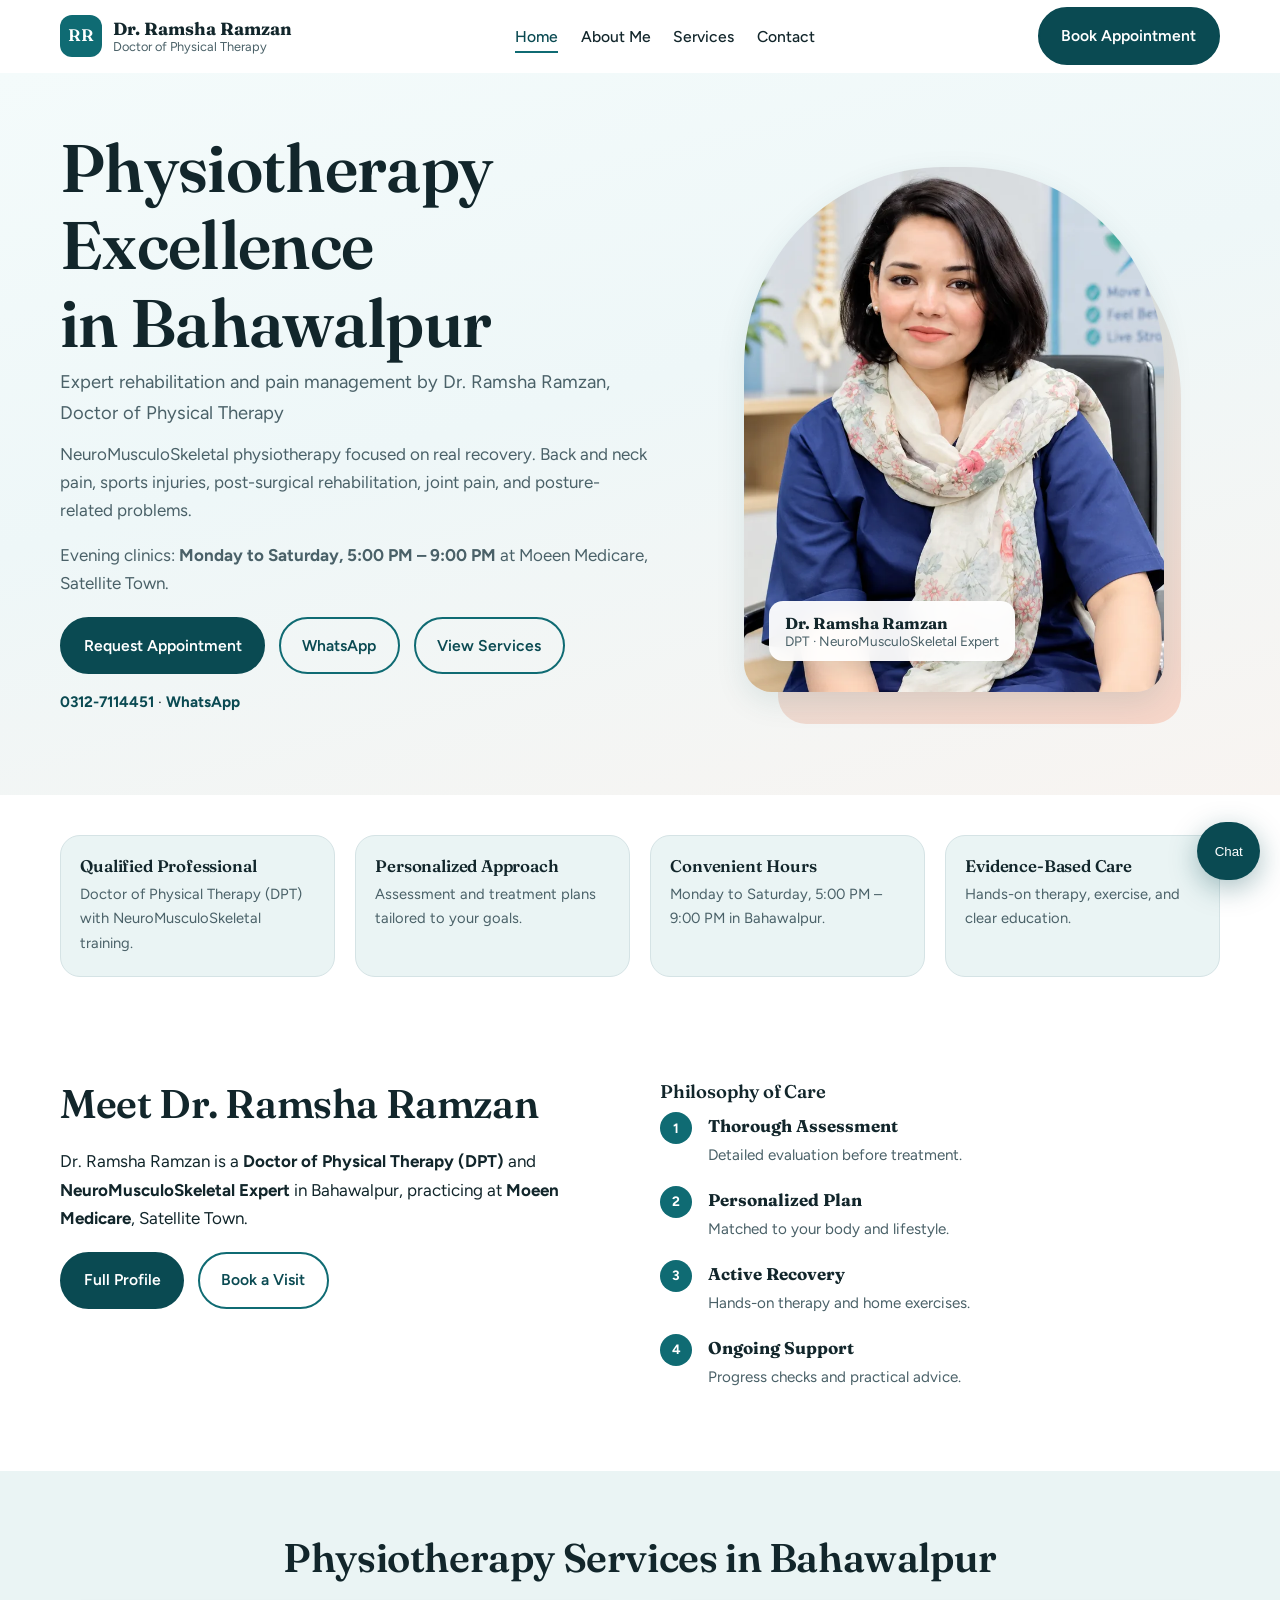
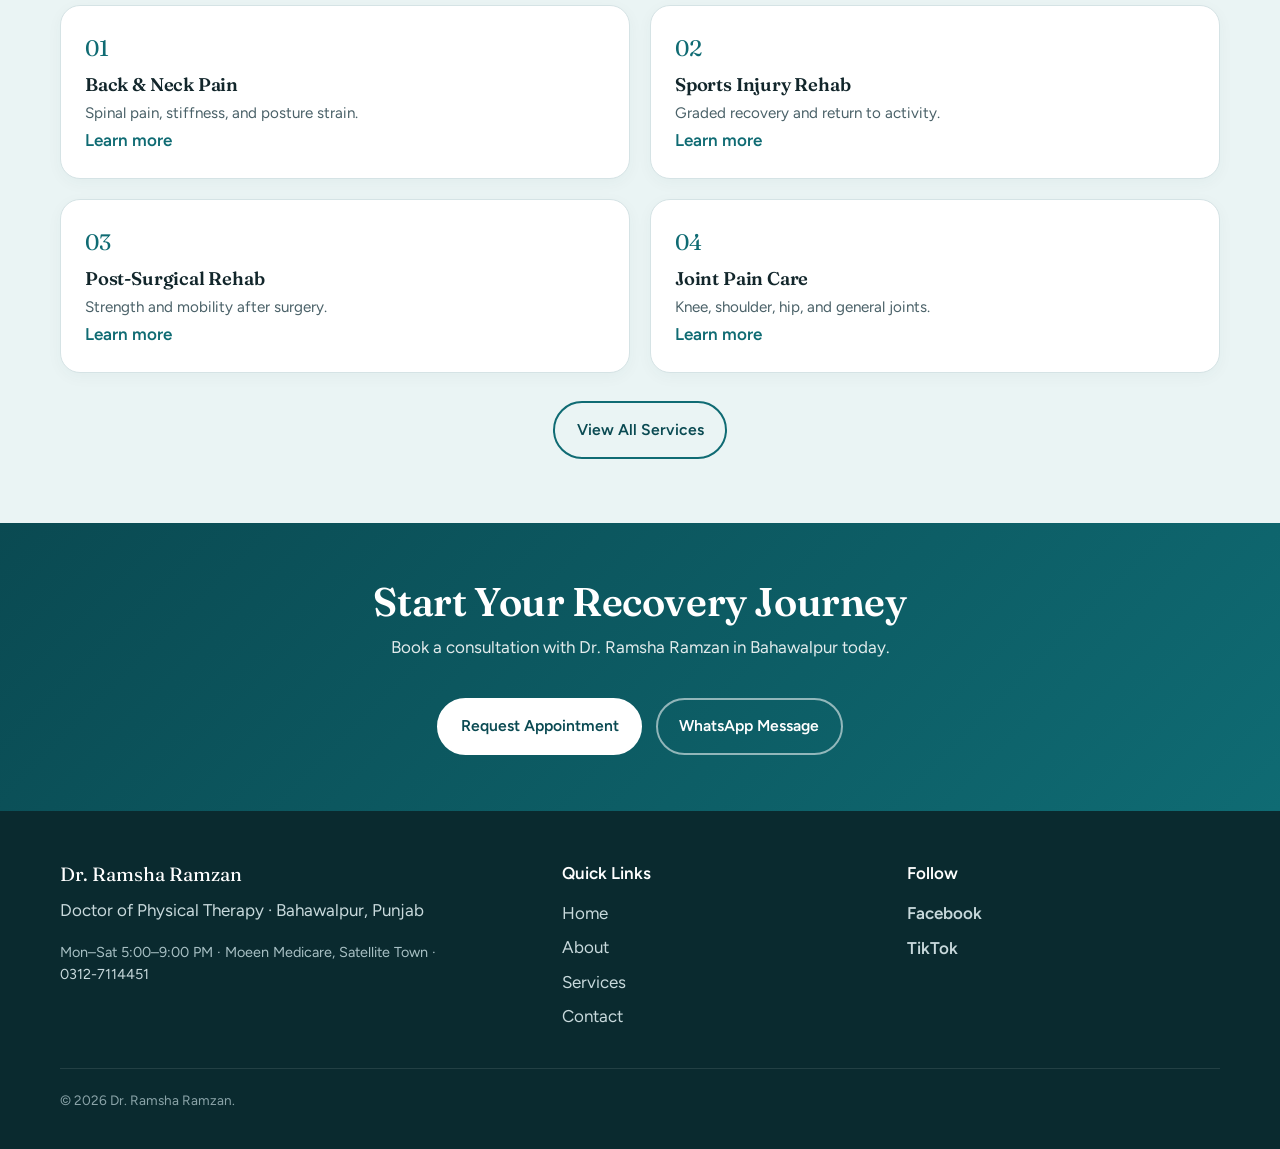
==== commit 15567cbc: "Load wider-margin CSS (v=33)" ====
--- a/index.html
+++ b/index.html
@@ -8,9 +8,9 @@
   <link rel="canonical" href="https://joshwilsonnlr.github.io/Dr.ramsha/">
   <link rel="icon" type="image/svg+xml" href="assets/favicon.svg">
   <meta name="theme-color" content="#0F6B73">
-  <link rel="stylesheet" href="css/style.css?v=32">
-  <link rel="stylesheet" href="css/responsive.css?v=32">
-  <link rel="stylesheet" href="css/mobile.css?v=32">
+  <link rel="stylesheet" href="css/style.css?v=33">
+  <link rel="stylesheet" href="css/responsive.css?v=33">
+  <link rel="stylesheet" href="css/mobile.css?v=33">
   <link href="https://fonts.googleapis.com/css2?family=Fraunces:opsz,wght@9..144,500;9..144,600&family=Figtree:wght@400;500;600;700&display=swap" rel="stylesheet">
   <meta property="og:title" content="Physiotherapist in Bahawalpur | Dr. Ramsha Ramzan, DPT">
   <meta property="og:image" content="https://joshwilsonnlr.github.io/Dr.ramsha/images/dr-ramsha-ramzan-900.webp">
@@ -148,7 +148,7 @@
     <a href="contact.html#book" class="mobile-book">Book</a>
     <a href="https://wa.me/923127114451">WhatsApp</a>
   </div>
-  <script src="js/main.js?v=32" defer></script>
-  <script src="js/chatbot.js?v=32" defer></script>
+  <script src="js/main.js?v=33" defer></script>
+  <script src="js/chatbot.js?v=33" defer></script>
 </body>
 </html>
--- a/css/style.css
+++ b/css/style.css
@@ -4,11 +4,11 @@
 body{margin:0;font-family:var(--sans);font-size:1.0625rem;line-height:1.65;color:var(--ink);background:var(--white);overflow-x:hidden}
 img{max-width:100%;height:auto;display:block}
 h1,h2,h3{text-wrap:balance;font-family:var(--serif);font-weight:600;line-height:1.15;margin:0 0 .5em;letter-spacing:-.01em}
-h1{font-size:clamp(2.6rem,6vw,4.4rem)}h2{font-size:clamp(1.8rem,3.6vw,2.6rem)}h3{font-size:1.2rem}
+h1{font-size:clamp(2.2rem,5.5vw,4.2rem)}h2{font-size:clamp(1.7rem,3.4vw,2.5rem)}h3{font-size:1.15rem}
 p{margin:0 0 1em;max-width:68ch}ul,ol{margin:0;padding:0}
 a{color:var(--teal)}
 :focus-visible{outline:3px solid var(--teal);outline-offset:3px;border-radius:6px}
-.container{width:min(1160px,100% - 2.5rem);margin-inline:auto}
+.container{width:min(1160px,calc(100% - 3.5rem));margin-inline:auto;box-sizing:border-box}
 .skip-link{position:absolute;left:-999px;top:8px;background:var(--deep);color:#fff;padding:.6rem 1rem;border-radius:8px;z-index:100}
 .skip-link:focus{left:8px}
 .icon{width:22px;height:22px;flex:none}
@@ -21,7 +21,7 @@
 .main-nav{display:flex;align-items:center;gap:1.5rem}.main-nav ul{display:flex;gap:1.4rem;list-style:none}.main-nav a:not(.btn){color:var(--ink);text-decoration:none;font-weight:500;font-size:.98rem;padding:.3rem 0;border-bottom:2px solid transparent;transition:border-color .2s,color .2s}.main-nav a:not(.btn):hover,.main-nav a[aria-current="page"]{border-bottom-color:var(--teal);color:var(--deep)}
 .nav-cta{flex-shrink:0}
 .nav-toggle{display:none;width:44px;height:44px;border:0;background:transparent;cursor:pointer;padding:0}
-.nav-toggle span{display:block;width:22px;height:2px;background:var(--ink);margin:5px auto;border-radius:2px;transition:transform .25s,opacity .25s}
+.nav-toggle span{display:block;width:22px;height:22px;height:2px;background:var(--ink);margin:5px auto;border-radius:2px;transition:transform .25s,opacity .25s}
 .btn{display:inline-flex;align-items:center;justify-content:center;gap:.45rem;padding:.85rem 1.35rem;border-radius:999px;font-weight:600;font-size:.98rem;text-decoration:none;border:2px solid transparent;cursor:pointer;transition:background .2s,color .2s,border-color .2s,transform .15s;font-family:var(--sans)}
 .btn:active{transform:scale(.98)}
 .btn-primary{background:var(--deep);color:#fff;border-color:var(--deep)}.btn-primary:hover{background:var(--teal);border-color:var(--teal)}
@@ -53,7 +53,6 @@
 .service-showcase{background:var(--white);border:1px solid var(--line);border-radius:var(--r);padding:1.5rem;box-shadow:0 4px 16px rgba(10,74,82,.04)}
 .service-number{font-family:var(--serif);font-size:1.4rem;color:var(--teal);margin-bottom:.4rem}
 .service-showcase h3{margin-bottom:.4rem}.service-showcase p{color:var(--muted);font-size:.95rem;margin-bottom:0}
-.service-showcase ul{margin:0.5rem 0 0;padding:0}
 .service-showcase .btn,.service-showcase .btn-primary{margin-top:1.35rem}
 .link-arrow{font-weight:600;text-decoration:none;color:var(--teal)}.link-arrow:hover{color:var(--deep)}
 .view-all-cta{text-align:center;margin-top:1.75rem}
@@ -70,59 +69,49 @@
 .site-footer ul{list-style:none}.site-footer li{margin-bottom:.4rem}.site-footer a{color:#c8d9dc;text-decoration:none}.site-footer a:hover{color:#fff}
 .footer-base{border-top:1px solid rgba(255,255,255,.1);padding-top:1.25rem;font-size:.85rem;color:#8aa3a8}
 .footer-blurb{color:#a8c0c4;font-size:.9rem;line-height:1.55;max-width:42ch;margin:.4rem 0 0}
-.footer-blurb strong{color:#d8e8ea;font-weight:600}
 .social-links{list-style:none;padding:0;margin:.5rem 0 0}.social-links li{margin-bottom:.45rem}
 .social-links a{display:inline-flex;align-items:center;gap:.55rem;font-weight:600}
-.social-icon{width:20px;height:20px;flex:none;opacity:.95}
-.site-footer .social-links a{color:#c8d9dc}.site-footer .social-links a:hover{color:#fff}
-.contact-info a,.contact-list a,.social-links-contact a{color:var(--deep);text-decoration:none;transition:color .2s}
-.contact-info a:hover,.contact-list a:hover,.social-links-contact a:hover{color:var(--teal)!important}
-.social-links-contact .social-icon{color:var(--teal)}
 .contact-grid{display:grid;grid-template-columns:1fr 1.2fr;gap:2rem;align-items:start}
-.contact-list{list-style:none;margin-top:1.25rem}.contact-list li{margin-bottom:1rem;display:flex;gap:.75rem;align-items:flex-start}.contact-list strong{display:block;font-size:.85rem;color:var(--muted)}.contact-list a{color:var(--deep);font-weight:600;text-decoration:none}
+.contact-list{list-style:none;margin-top:1.25rem}.contact-list li{margin-bottom:1rem}.contact-list strong{display:block;font-size:.85rem;color:var(--muted)}.contact-list a{color:var(--deep);font-weight:600;text-decoration:none}
 .form-card{background:var(--mist);border:1px solid var(--line);border-radius:var(--r);padding:1.75rem}
-.form-intro{color:var(--muted);font-size:.95rem;margin-bottom:1.25rem}
 .form-grid{display:grid;grid-template-columns:1fr 1fr;gap:1rem}
 .field{display:flex;flex-direction:column;gap:.35rem}.field-full{grid-column:1/-1}
 .field label{font-weight:600;font-size:.9rem}.field input,.field select,.field textarea{padding:.75rem .9rem;border:1px solid var(--line);border-radius:12px;font:inherit;background:#fff;color:var(--ink)}
-.field input:focus,.field select:focus,.field textarea:focus{outline:2px solid var(--teal);border-color:var(--teal)}
 .field-check{display:flex;gap:.6rem;align-items:flex-start;margin:1rem 0;font-size:.92rem}
 .form-note{font-size:.85rem;color:var(--muted);margin-top:.75rem}
 .reveal{opacity:1;transform:none}
 .chat-widget{position:fixed;right:1.25rem;bottom:1.25rem;z-index:110;font-family:var(--sans);display:flex;flex-direction:column;align-items:flex-end;gap:.75rem}
-.chat-fab{display:inline-flex;align-items:center;justify-content:center;gap:.45rem;min-width:58px;min-height:58px;padding:0 1.1rem;border:0;border-radius:999px;background:var(--deep);color:#fff;cursor:pointer;box-shadow:0 8px 28px rgba(10,74,82,.35);transition:background .2s,transform .15s,box-shadow .2s}
-.chat-fab:hover{background:var(--teal);transform:translateY(-2px)}
-.chat-fab-label{font-weight:600;font-size:.95rem}
-.chat-fab[aria-expanded="true"] .chat-fab-open{display:none}
-.chat-fab[aria-expanded="true"] .chat-fab-close{display:block}
-.chat-fab[aria-expanded="false"] .chat-fab-close{display:none}
-.chat-panel{width:min(360px,calc(100vw - 2rem));background:#fff;border-radius:18px;box-shadow:0 16px 48px rgba(10,74,82,.22);border:1px solid var(--line);overflow:hidden;animation:chatIn .22s ease;display:flex;flex-direction:column;max-height:min(520px,70vh)}
+.chat-fab{display:inline-flex;align-items:center;justify-content:center;gap:.45rem;min-width:58px;min-height:58px;padding:0 1.1rem;border:0;border-radius:999px;background:var(--deep);color:#fff;cursor:pointer;box-shadow:0 8px 28px rgba(10,74,82,.35)}
+.chat-panel{width:min(360px,calc(100vw - 2.5rem));background:#fff;border-radius:18px;box-shadow:0 16px 48px rgba(10,74,82,.22);border:1px solid var(--line);overflow:hidden;display:flex;flex-direction:column;max-height:min(520px,70vh)}
 .chat-panel[hidden]{display:none!important}
-@keyframes chatIn{from{opacity:0;transform:translateY(12px) scale(.96)}to{opacity:1;transform:none}}
 .chat-panel-header{display:flex;align-items:flex-start;justify-content:space-between;gap:1rem;padding:1rem 1.1rem;background:linear-gradient(135deg,var(--deep),var(--teal));color:#fff}
 .chat-panel-header strong{display:block;font-family:var(--serif);font-size:1.05rem}
 .chat-panel-header span{display:block;font-size:.82rem;opacity:.9;margin-top:.15rem}
-.chat-close{background:transparent;border:0;color:#fff;font-size:1.6rem;line-height:1;cursor:pointer;padding:.15rem .35rem;opacity:.9}
+.chat-close{background:transparent;border:0;color:#fff;font-size:1.6rem;line-height:1;cursor:pointer}
 .chat-panel-body{padding:0;display:flex;flex-direction:column;flex:1;min-height:0}
 .chat-messages{flex:1;overflow-y:auto;padding:1rem;display:flex;flex-direction:column;gap:.65rem;min-height:220px;max-height:320px;background:#f7fbfb}
 .chat-msg{display:flex;max-width:92%}
-.chat-msg-bot{align-self:flex-start}
-.chat-msg-user{align-self:flex-end}
-.chat-bubble{padding:.7rem .9rem;border-radius:16px;font-size:.92rem;line-height:1.45;word-break:break-word}
-.chat-msg-bot .chat-bubble{background:#fff;border:1px solid var(--line);border-bottom-left-radius:6px;color:var(--ink)}
+.chat-msg-bot{align-self:flex-start}.chat-msg-user{align-self:flex-end}
+.chat-bubble{padding:.7rem .9rem;border-radius:16px;font-size:.92rem;line-height:1.45}
+.chat-msg-bot .chat-bubble{background:#fff;border:1px solid var(--line);border-bottom-left-radius:6px}
 .chat-msg-user .chat-bubble{background:var(--deep);color:#fff;border-bottom-right-radius:6px}
-.chat-bubble a{color:var(--teal);font-weight:600}
-.chat-quick{display:flex;flex-wrap:wrap;gap:.4rem;margin-top:.15rem}
-.chat-chip{border:1px solid var(--teal);background:#fff;color:var(--deep);border-radius:999px;padding:.35rem .75rem;font-size:.8rem;font-weight:600;cursor:pointer;font-family:var(--sans)}
-.chat-chip:hover{background:var(--mist)}
+.chat-quick{display:flex;flex-wrap:wrap;gap:.4rem}
+.chat-chip{border:1px solid var(--teal);background:#fff;color:var(--deep);border-radius:999px;padding:.35rem .75rem;font-size:.8rem;font-weight:600;cursor:pointer}
 .chat-form{display:flex;gap:.5rem;padding:.75rem .9rem;border-top:1px solid var(--line);background:#fff}
 .chat-form input{flex:1;border:1px solid var(--line);border-radius:999px;padding:.65rem 1rem;font:inherit;font-size:.92rem}
-.chat-form input:focus{outline:2px solid var(--teal);border-color:var(--teal)}
-.chat-send{border:0;border-radius:999px;background:var(--deep);color:#fff;width:42px;height:42px;cursor:pointer;display:grid;place-items:center;flex:none}
-.chat-send:hover{background:var(--teal)}
-.chat-typing .chat-bubble{display:flex;gap:4px;align-items:center;padding:.85rem 1rem}
-.chat-dot{width:7px;height:7px;border-radius:50%;background:var(--muted);opacity:.5;animation:chatDot 1s infinite ease-in-out}
-.chat-dot:nth-child(2){animation-delay:.15s}.chat-dot:nth-child(3){animation-delay:.3s}
-@keyframes chatDot{0%,80%,100%{transform:translateY(0);opacity:.4}40%{transform:translateY(-4px);opacity:1}}
-@media (max-width:900px){.chat-widget{right:.85rem;bottom:4.75rem}.chat-fab-label{display:none}.chat-fab{min-width:54px;min-height:54px;padding:0;border-radius:50%}}
-@media (prefers-reduced-motion:reduce){.chat-panel{animation:none}.chat-fab{transition:none}}
+.chat-send{border:0;border-radius:999px;background:var(--deep);color:#fff;width:42px;height:42px;cursor:pointer;display:grid;place-items:center}
+
+/* Side margins — more space from screen edges */
+.container{
+  width:min(1160px,calc(100% - 3.5rem))!important;
+  margin-inline:auto!important;
+  box-sizing:border-box!important;
+}
+@media (max-width:900px){
+  .container{width:min(100%,calc(100% - 2.75rem))!important}
+  .header-inner{padding-inline:0.15rem}
+  .section{padding-left:0;padding-right:0}
+}
+@media (max-width:480px){
+  .container{width:min(100%,calc(100% - 2.25rem))!important}
+}
--- a/css/mobile.css
+++ b/css/mobile.css
@@ -10,6 +10,13 @@
 @media (max-width: 900px) {
   html, body { overflow-x: hidden !important; max-width: 100vw !important; width: 100% !important; }
   body { padding-bottom: 72px !important; }
+
+  /* Wider side margins on mobile */
+  .container {
+    width: min(100%, calc(100% - 2.75rem)) !important;
+    margin-inline: auto !important;
+    padding-inline: 0 !important;
+  }
 
   .nav-toggle {
     display: grid !important;
@@ -105,7 +112,6 @@
   body.menu-open { overflow: hidden !important; }
   .header-inner { min-height: 64px; }
   .brand-text small { display: none; }
-  .container { width: min(100% - 1.5rem, 1160px) !important; }
 
   .mobile-actions {
     display: flex !important;
@@ -128,4 +134,18 @@
     padding: 0.35rem 0.5rem !important;
   }
   .chat-widget { bottom: 4.75rem !important; right: 0.85rem !important; }
+
+  .trust-grid { grid-template-columns: 1fr 1fr !important; gap: 0.85rem !important; }
+  .services-showcase { grid-template-columns: 1fr !important; }
+  .split { grid-template-columns: 1fr !important; gap: 1.5rem !important; }
+  .contact-grid { grid-template-columns: 1fr !important; }
+  .form-grid { grid-template-columns: 1fr !important; }
+  .footer-grid { grid-template-columns: 1fr !important; gap: 1.5rem !important; }
+  .hero-grid { grid-template-columns: 1fr !important; gap: 1.75rem !important; }
 }
+
+@media (max-width: 480px) {
+  .container {
+    width: min(100%, calc(100% - 2.25rem)) !important;
+  }
+}
